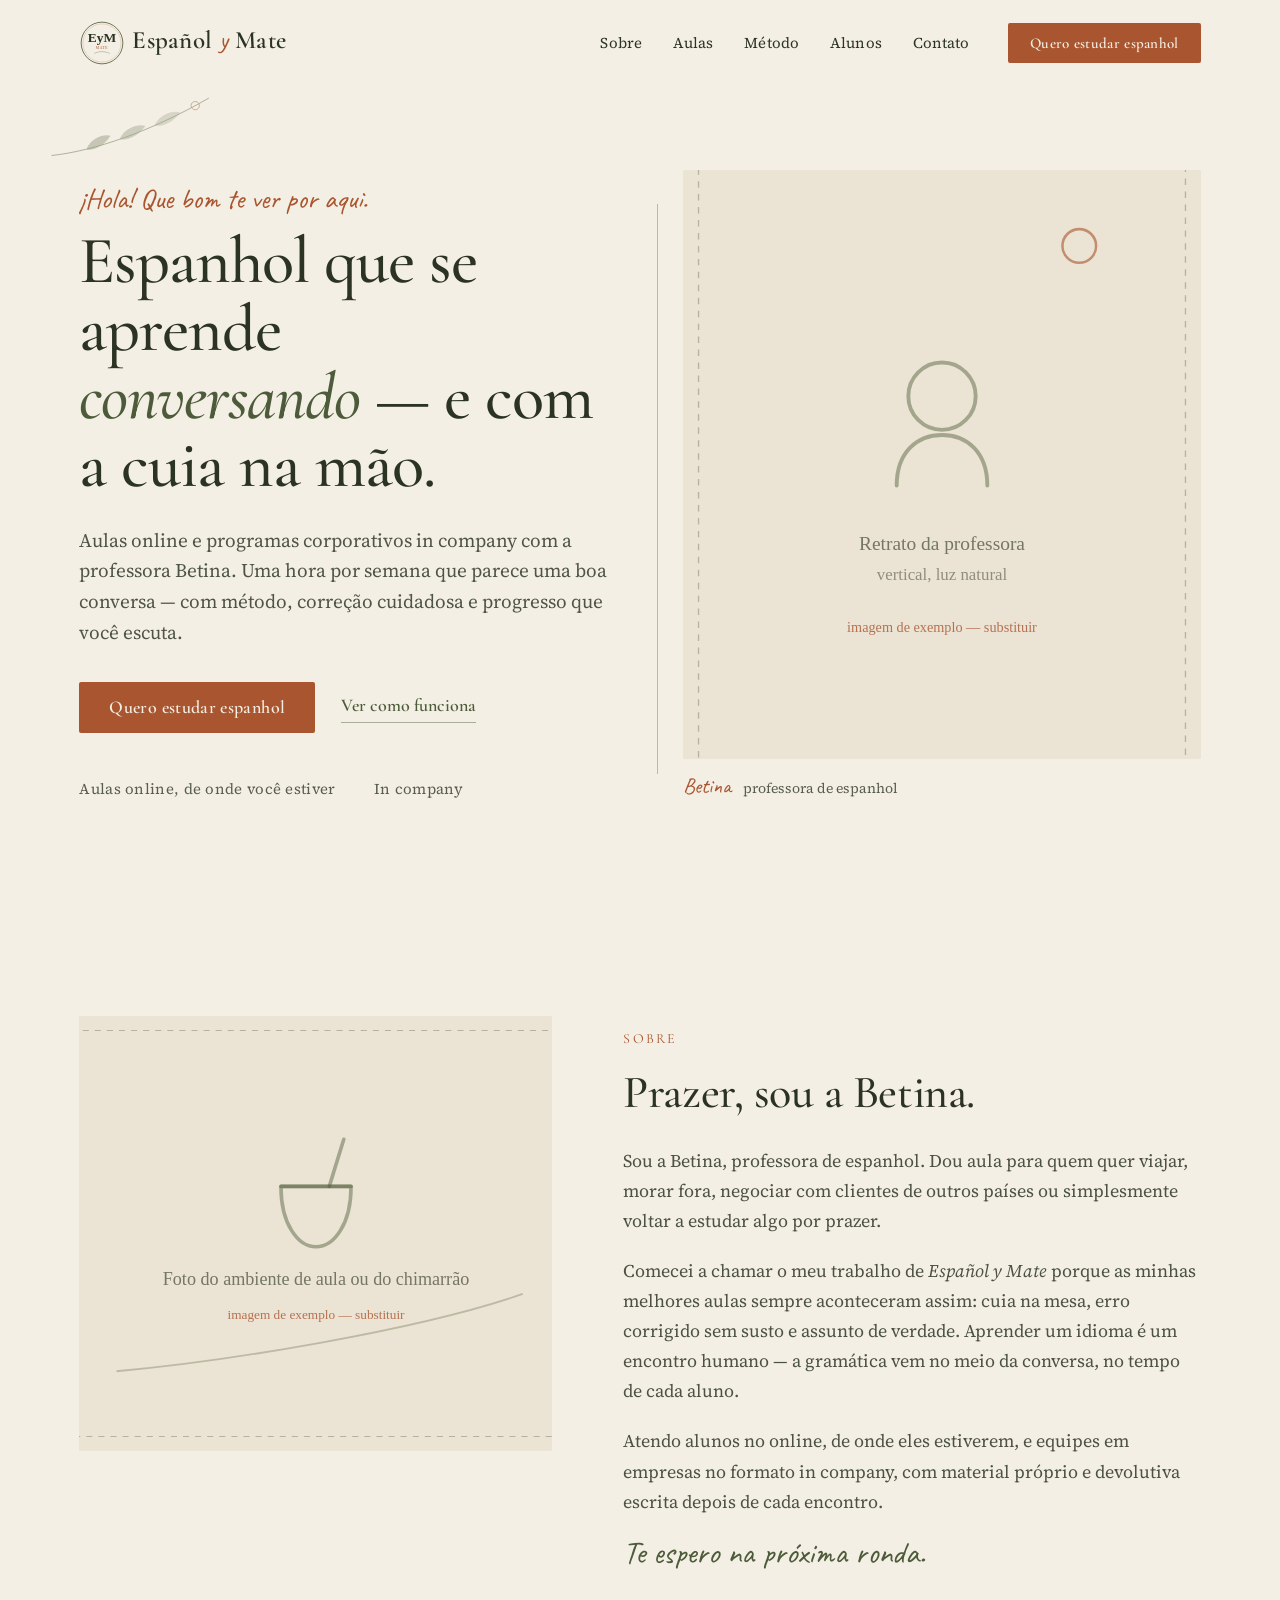
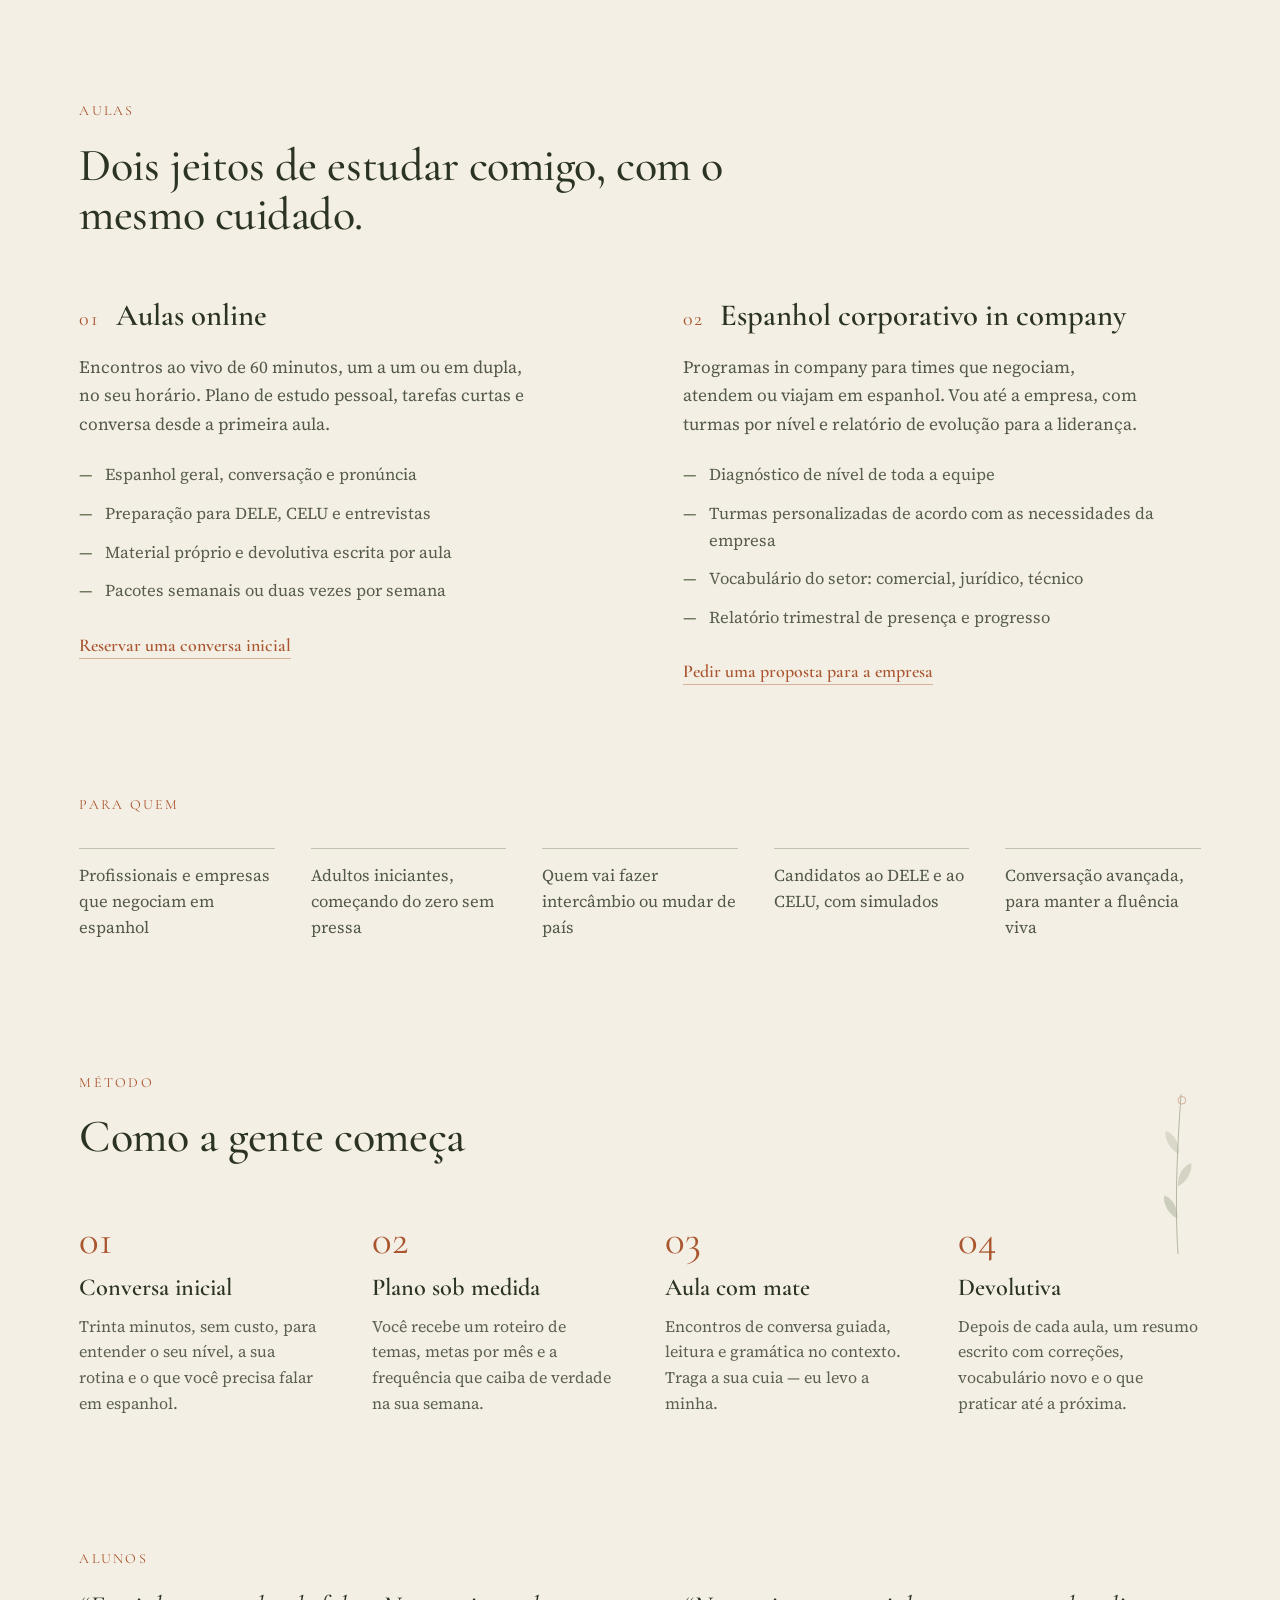
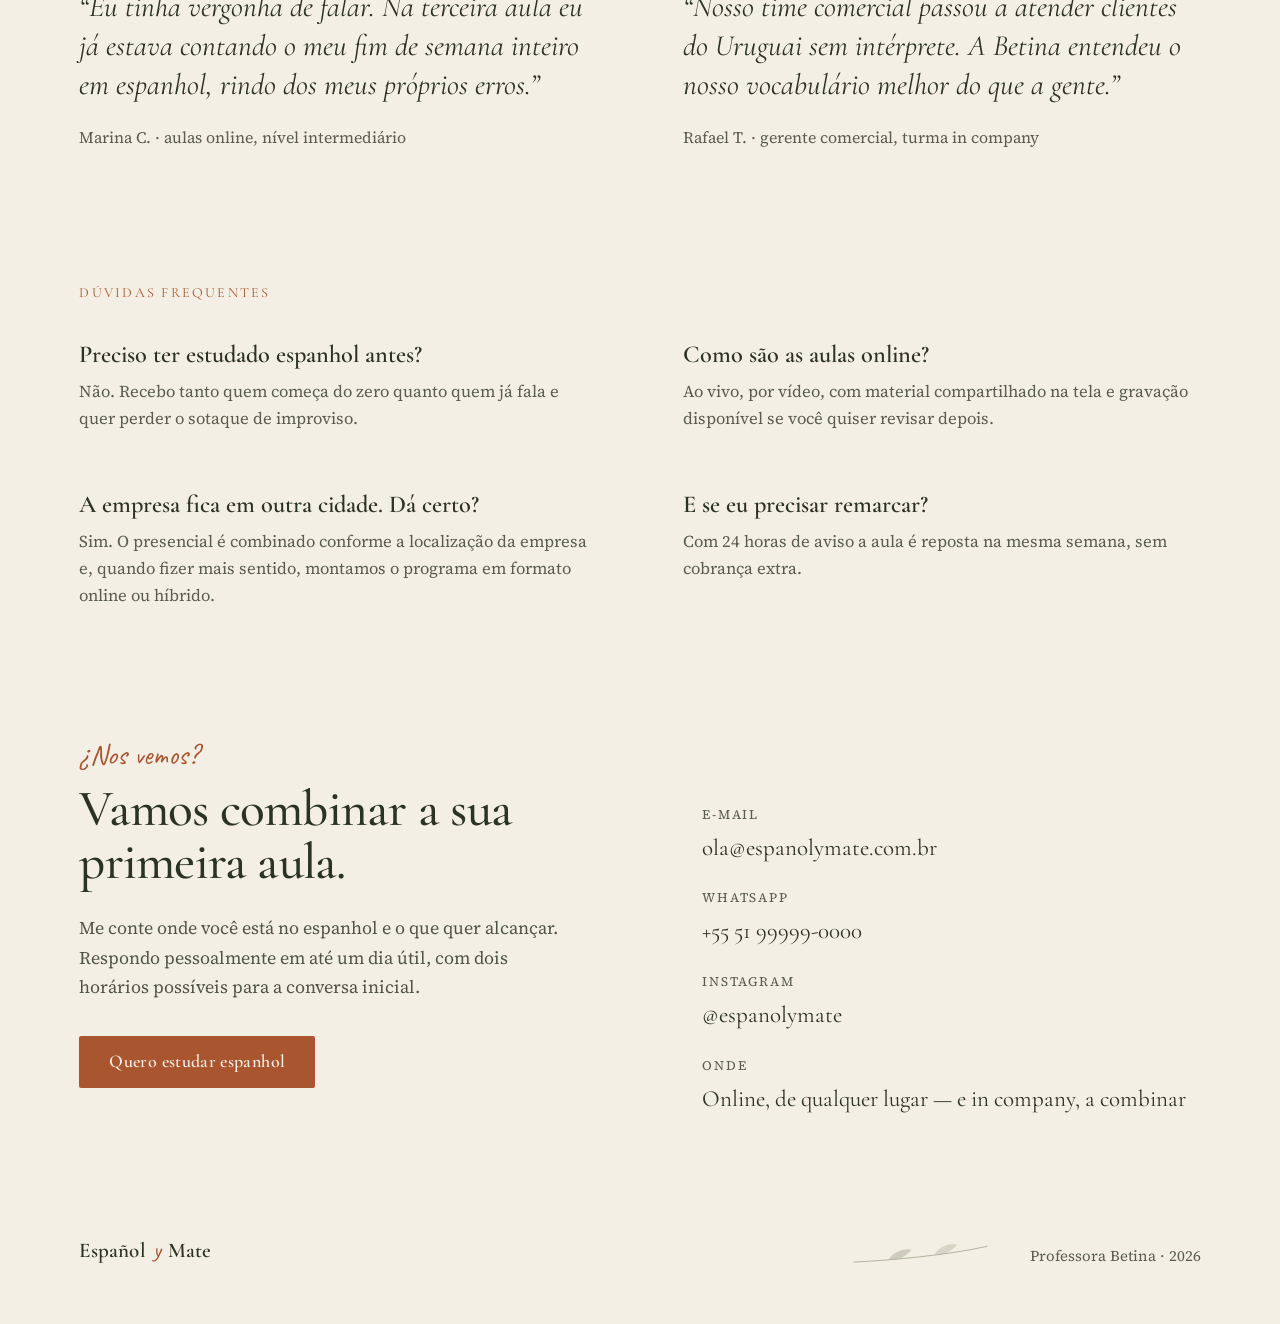
==== index.html @ decea5d7 "Ajusta textos e prepara o logo no cabeçalho e no ícone da aba - Remove menções a Porto Alegre (legen" ====
<!DOCTYPE html>
<html lang="pt-BR">
<head>
<meta charset="utf-8">
<meta name="viewport" content="width=device-width, initial-scale=1">

<title>Español y Mate — Aulas de espanhol com a professora Betina</title>
<meta name="description" content="Aulas online e programas de espanhol in company com a professora Betina. Espanhol que se aprende conversando, com método, correção cuidadosa e devolutiva escrita.">
<meta name="author" content="Professora Betina">
<meta name="theme-color" content="#F4EFE4">

<!-- ENDEREÇO DO SITE: trocar pelo domínio real antes de publicar (ver PERSONALIZAR.md) -->
<link rel="canonical" href="https://www.espanolymate.com.br/">
<meta property="og:type" content="website">
<meta property="og:locale" content="pt_BR">
<meta property="og:site_name" content="Español y Mate">
<meta property="og:title" content="Español y Mate — Aulas de espanhol com a professora Betina">
<meta property="og:description" content="Aulas online e programas de espanhol in company com a professora Betina. Espanhol que se aprende conversando.">
<meta property="og:url" content="https://www.espanolymate.com.br/">
<meta name="twitter:card" content="summary_large_image">

<!-- ÍCONE DA ABA: usa o mesmo arquivo do logo (ver PERSONALIZAR.md) -->
<link rel="icon" href="/assets/img/logo.svg" type="image/svg+xml">
<link rel="apple-touch-icon" href="/assets/img/logo.svg">

<link rel="preconnect" href="https://fonts.googleapis.com">
<link rel="preconnect" href="https://fonts.gstatic.com" crossorigin>
<link rel="stylesheet" href="https://fonts.googleapis.com/css2?family=Cormorant+Garamond:ital,wght@0,400;0,500;0,600;1,400;1,500&family=Caveat:wght@400;600&family=Source+Serif+4:ital,wght@0,400;0,600;1,400&display=swap">
<link rel="stylesheet" href="/assets/css/styles.css">
<script src="/assets/js/main.js" defer></script>
</head>
<body>

<a class="skip-link" href="#top">Ir para o conteúdo</a>

<header class="site-header" id="site-header">
  <a class="brand" href="#top">
    <!-- LOGO: trocar o arquivo /assets/img/logo.svg pelo logo real (ver PERSONALIZAR.md) -->
    <img class="brand-logo" src="/assets/img/logo.svg" alt="" width="512" height="512" decoding="async">
    <span class="brand-word">Español</span>
    <span class="brand-y">y</span>
    <span class="brand-word">Mate</span>
  </a>

  <button class="nav-toggle" id="nav-toggle" type="button" aria-expanded="false" aria-controls="site-nav" aria-label="Abrir menu de navegação">
    <span class="nav-toggle-bars" aria-hidden="true"><span></span><span></span><span></span></span>
  </button>

  <nav class="site-nav" id="site-nav" aria-label="Navegação principal">
    <a href="#sobre">Sobre</a>
    <a href="#aulas">Aulas</a>
    <a href="#metodo">Método</a>
    <a href="#alunos">Alunos</a>
    <a href="#contato">Contato</a>
    <a class="btn nav-cta-mobile" href="#contato">Quero estudar espanhol</a>
  </nav>

  <a class="btn btn-sm header-cta" href="#contato">Quero estudar espanhol</a>
</header>

<div class="nav-backdrop" id="nav-backdrop" hidden></div>

<main>

  <section class="hero" id="top">
    <svg class="ornament ornament-hero" viewBox="0 0 220 90" aria-hidden="true" focusable="false">
      <path d="M6 84 C 62 78, 138 52, 214 8" fill="none" stroke="currentColor" stroke-width="1.1"/>
      <path d="M52 76 C 58 60, 76 55, 84 58 C 76 71, 62 78, 52 76 Z" fill="currentColor" opacity=".55"/>
      <path d="M96 62 C 104 46, 122 42, 130 45 C 121 58, 106 65, 96 62 Z" fill="currentColor" opacity=".45"/>
      <path d="M142 44 C 150 28, 168 24, 176 27 C 167 40, 152 47, 142 44 Z" fill="currentColor" opacity=".35"/>
      <circle cx="196" cy="18" r="5.5" fill="none" stroke="var(--terra)" stroke-width="1.2"/>
    </svg>

    <div class="hero-text">
      <p class="script script-hero">¡Hola! Que bom te ver por aqui.</p>
      <h1 class="hero-title">Espanhol que se aprende<br><em>conversando</em> — e com a cuia na mão.</h1>
      <p class="hero-lead">Aulas online e programas corporativos in company com a professora Betina. Uma hora por semana que parece uma boa conversa — com método, correção cuidadosa e progresso que você escuta.</p>
      <div class="hero-actions">
        <a class="btn" href="#contato">Quero estudar espanhol</a>
        <a class="link-underline link-olive" href="#metodo">Ver como funciona</a>
      </div>
      <div class="hero-facts">
        <span>Aulas online, de onde você estiver</span>
        <span>In company</span>
      </div>
    </div>

    <figure class="hero-figure">
      <div class="hero-rule" aria-hidden="true"></div>
      <div class="frame frame-portrait">
        <img src="/assets/img/retrato-professora.svg" alt="Retrato da professora Betina" width="800" height="1067" fetchpriority="high" decoding="async">
      </div>
      <figcaption class="hero-caption">
        <span class="script">Betina</span>
        <span>professora de espanhol</span>
      </figcaption>
    </figure>
  </section>

  <section class="section section-sobre" id="sobre">
    <figure class="sobre-figure">
      <div class="frame frame-sobre">
        <img src="/assets/img/ambiente-aula.svg" alt="Mesa de estudo com cuia de chimarrão e cadernos" width="900" height="720" loading="lazy" decoding="async">
      </div>
    </figure>
    <div class="sobre-text">
      <p class="kicker">Sobre</p>
      <h2 class="h2">Prazer, sou a Betina.</h2>
      <!-- TEXTO PROVISÓRIO: descrição genérica, sem formação, tempo de experiência ou cidade.
           A professora deve adaptar com os dados reais antes de publicar (ver PERSONALIZAR.md). -->
      <p class="body-lg">Sou a Betina, professora de espanhol. Dou aula para quem quer viajar, morar fora, negociar com clientes de outros países ou simplesmente voltar a estudar algo por prazer.</p>
      <p class="body-lg">Comecei a chamar o meu trabalho de <em>Español y Mate</em> porque as minhas melhores aulas sempre aconteceram assim: cuia na mesa, erro corrigido sem susto e assunto de verdade. Aprender um idioma é um encontro humano — a gramática vem no meio da conversa, no tempo de cada aluno.</p>
      <p class="body-lg">Atendo alunos no online, de onde eles estiverem, e equipes em empresas no formato in company, com material próprio e devolutiva escrita depois de cada encontro.</p>
      <p class="script script-sobre">Te espero na próxima ronda.</p>
    </div>
  </section>

  <section class="section section-aulas" id="aulas">
    <p class="kicker">Aulas</p>
    <h2 class="h2 h2-aulas">Dois jeitos de estudar comigo, com o mesmo cuidado.</h2>
    <div class="grid-2 grid-aulas">
      <article class="oferta">
        <div class="oferta-head">
          <span class="oferta-num">01</span>
          <h3 class="h3">Aulas online</h3>
        </div>
        <p class="oferta-desc">Encontros ao vivo de 60 minutos, um a um ou em dupla, no seu horário. Plano de estudo pessoal, tarefas curtas e conversa desde a primeira aula.</p>
        <ul class="lista">
          <li><span aria-hidden="true">—</span>Espanhol geral, conversação e pronúncia</li>
          <li><span aria-hidden="true">—</span>Preparação para DELE, CELU e entrevistas</li>
          <li><span aria-hidden="true">—</span>Material próprio e devolutiva escrita por aula</li>
          <li><span aria-hidden="true">—</span>Pacotes semanais ou duas vezes por semana</li>
        </ul>
        <a class="link-underline" href="#contato">Reservar uma conversa inicial</a>
      </article>
      <article class="oferta">
        <div class="oferta-head">
          <span class="oferta-num">02</span>
          <h3 class="h3">Espanhol corporativo in company</h3>
        </div>
        <p class="oferta-desc">Programas in company para times que negociam, atendem ou viajam em espanhol. Vou até a empresa, com turmas por nível e relatório de evolução para a liderança.</p>
        <ul class="lista">
          <li><span aria-hidden="true">—</span>Diagnóstico de nível de toda a equipe</li>
          <li><span aria-hidden="true">—</span>Turmas personalizadas de acordo com as necessidades da empresa</li>
          <li><span aria-hidden="true">—</span>Vocabulário do setor: comercial, jurídico, técnico</li>
          <li><span aria-hidden="true">—</span>Relatório trimestral de presença e progresso</li>
        </ul>
        <a class="link-underline" href="#contato">Pedir uma proposta para a empresa</a>
      </article>
    </div>
  </section>

  <section class="section section-paraquem" aria-labelledby="paraquem-titulo">
    <p class="kicker" id="paraquem-titulo">Para quem</p>
    <div class="paraquem">
      <p>Profissionais e empresas que negociam em espanhol</p>
      <p>Adultos iniciantes, começando do zero sem pressa</p>
      <p>Quem vai fazer intercâmbio ou mudar de país</p>
      <p>Candidatos ao DELE e ao CELU, com simulados</p>
      <p>Conversação avançada, para manter a fluência viva</p>
    </div>
  </section>

  <section class="section section-metodo" id="metodo">
    <svg class="ornament ornament-metodo" viewBox="0 0 60 220" aria-hidden="true" focusable="false">
      <path d="M30 216 C 26 158, 28 88, 34 8" fill="none" stroke="currentColor" stroke-width="1.1"/>
      <path d="M29 170 C 16 164, 10 148, 12 140 C 24 144, 30 158, 29 170 Z" fill="currentColor" opacity=".5"/>
      <path d="M30 128 C 43 122, 49 106, 47 98 C 35 102, 29 116, 30 128 Z" fill="currentColor" opacity=".42"/>
      <path d="M31 86 C 18 80, 12 64, 14 56 C 26 60, 32 74, 31 86 Z" fill="currentColor" opacity=".34"/>
      <circle cx="35" cy="16" r="5" fill="none" stroke="var(--terra)" stroke-width="1.2"/>
    </svg>
    <p class="kicker">Método</p>
    <h2 class="h2 h2-metodo">Como a gente começa</h2>
    <div class="passos">
      <div class="passo">
        <p class="passo-num">01</p>
        <h3 class="h3-sm">Conversa inicial</h3>
        <p class="passo-desc">Trinta minutos, sem custo, para entender o seu nível, a sua rotina e o que você precisa falar em espanhol.</p>
      </div>
      <div class="passo">
        <p class="passo-num">02</p>
        <h3 class="h3-sm">Plano sob medida</h3>
        <p class="passo-desc">Você recebe um roteiro de temas, metas por mês e a frequência que caiba de verdade na sua semana.</p>
      </div>
      <div class="passo">
        <p class="passo-num">03</p>
        <h3 class="h3-sm">Aula com mate</h3>
        <p class="passo-desc">Encontros de conversa guiada, leitura e gramática no contexto. Traga a sua cuia — eu levo a minha.</p>
      </div>
      <div class="passo">
        <p class="passo-num">04</p>
        <h3 class="h3-sm">Devolutiva</h3>
        <p class="passo-desc">Depois de cada aula, um resumo escrito com correções, vocabulário novo e o que praticar até a próxima.</p>
      </div>
    </div>
  </section>

  <section class="section section-alunos" id="alunos">
    <p class="kicker">Alunos</p>
    <div class="grid-2 grid-alunos">
      <blockquote class="depoimento">
        <p>“Eu tinha vergonha de falar. Na terceira aula eu já estava contando o meu fim de semana inteiro em espanhol, rindo dos meus próprios erros.”</p>
        <footer>Marina C. · aulas online, nível intermediário</footer>
      </blockquote>
      <blockquote class="depoimento">
        <p>“Nosso time comercial passou a atender clientes do Uruguai sem intérprete. A Betina entendeu o nosso vocabulário melhor do que a gente.”</p>
        <footer>Rafael T. · gerente comercial, turma in company</footer>
      </blockquote>
    </div>
  </section>

  <section class="section section-faq" aria-labelledby="faq-titulo">
    <p class="kicker" id="faq-titulo">Dúvidas frequentes</p>
    <div class="faq">
      <div class="faq-item">
        <h3 class="h3-sm">Preciso ter estudado espanhol antes?</h3>
        <p>Não. Recebo tanto quem começa do zero quanto quem já fala e quer perder o sotaque de improviso.</p>
      </div>
      <div class="faq-item">
        <h3 class="h3-sm">Como são as aulas online?</h3>
        <p>Ao vivo, por vídeo, com material compartilhado na tela e gravação disponível se você quiser revisar depois.</p>
      </div>
      <div class="faq-item">
        <h3 class="h3-sm">A empresa fica em outra cidade. Dá certo?</h3>
        <p>Sim. O presencial é combinado conforme a localização da empresa e, quando fizer mais sentido, montamos o programa em formato online ou híbrido.</p>
      </div>
      <div class="faq-item">
        <h3 class="h3-sm">E se eu precisar remarcar?</h3>
        <p>Com 24 horas de aviso a aula é reposta na mesma semana, sem cobrança extra.</p>
      </div>
    </div>
  </section>

  <section class="section section-contato" id="contato">
    <div class="contato-text">
      <p class="script script-hero">¿Nos vemos?</p>
      <h2 class="h2 h2-contato">Vamos combinar a sua primeira aula.</h2>
      <p class="contato-lead">Me conte onde você está no espanhol e o que quer alcançar. Respondo pessoalmente em até um dia útil, com dois horários possíveis para a conversa inicial.</p>
      <!-- E-MAIL: trocar pelo endereço real antes de publicar (ver PERSONALIZAR.md) -->
      <a class="btn" href="mailto:ola@espanolymate.com.br?subject=Quero%20estudar%20espanhol">Quero estudar espanhol</a>
    </div>

    <address class="contato-dados">
      <div class="contato-item">
        <p class="contato-label">E-mail</p>
        <!-- E-MAIL: trocar pelo endereço real -->
        <a class="contato-valor" href="mailto:ola@espanolymate.com.br">ola@espanolymate.com.br</a>
      </div>
      <div class="contato-item">
        <p class="contato-label">WhatsApp</p>
        <!-- WHATSAPP: trocar o número em wa.me/55DDNUMERO e o texto visível -->
        <a class="contato-valor" href="https://wa.me/5551999990000?text=Ol%C3%A1%2C%20Betina!%20Vim%20pelo%20site%20e%20quero%20saber%20mais%20sobre%20as%20aulas%20de%20espanhol." target="_blank" rel="noopener">+55 51 99999-0000</a>
      </div>
      <div class="contato-item">
        <p class="contato-label">Instagram</p>
        <!-- INSTAGRAM: trocar pelo perfil real -->
        <a class="contato-valor" href="https://instagram.com/espanolymate" target="_blank" rel="noopener">@espanolymate</a>
      </div>
      <div class="contato-item">
        <p class="contato-label">Onde</p>
        <p class="contato-valor contato-valor-texto">Online, de qualquer lugar — e in company, a combinar</p>
      </div>
    </address>
  </section>

</main>

<footer class="site-footer">
  <div class="brand brand-footer">
    <span class="brand-word">Español</span>
    <span class="brand-y">y</span>
    <span class="brand-word">Mate</span>
  </div>
  <svg class="ornament ornament-footer" viewBox="0 0 160 30" aria-hidden="true" focusable="false">
    <path d="M4 24 C 46 22, 112 16, 156 6" fill="none" stroke="currentColor" stroke-width="1"/>
    <path d="M44 21 C 50 11, 64 8, 70 10 C 63 19, 52 23, 44 21 Z" fill="currentColor" opacity=".5"/>
    <path d="M96 15 C 102 5, 116 2, 122 4 C 115 13, 104 17, 96 15 Z" fill="currentColor" opacity=".38"/>
  </svg>
  <p class="footer-nota">Professora Betina · 2026</p>
</footer>

</body>
</html>
---- assets/css/styles.css ----
/* ==========================================================================
   Español y Mate — folha de estilo única
   Identidade visual conforme o design entregue (Claude Design / Broadsheet):
   papel, tinta verde-oliva, terracota, serifa Cormorant Garamond + Source
   Serif 4 e a manuscrita Caveat. Nenhuma cor ou tipografia nova foi criada.
   ========================================================================== */

/* --------------------------------------------------------------------------
   1. Tokens
   -------------------------------------------------------------------------- */
:root {
  /* Cores — exatamente as do design */
  --color-bg: #F4EFE4;
  --color-surface: #EBE3D3;
  --color-text: #2B3323;
  --color-accent: #A9552F;
  --color-accent-100: #F2E2D7;
  --color-accent-600: #8E4526;
  --color-accent-700: #733819;
  --color-accent-800: #5E2C15;
  --color-accent-2: #4C5B39;
  --color-accent-2-100: #E4E7DA;
  --color-accent-2-800: #33401F;
  --color-divider: rgba(43, 51, 35, .16);

  --paper: #F4EFE4;
  --paper-2: #EBE3D3;
  --ink: #2B3323;
  --olive: #4C5B39;
  --terra: #A9552F;

  --ink-84: rgba(43, 51, 35, .84);
  --ink-82: rgba(43, 51, 35, .82);
  --ink-80: rgba(43, 51, 35, .80);
  --ink-78: rgba(43, 51, 35, .78);
  --ink-76: rgba(43, 51, 35, .76);
  --olive-line: rgba(76, 91, 57, .30);

  /* Tipografia */
  --font-heading: "Cormorant Garamond", "Source Serif 4", serif;
  --font-body: "Source Serif 4", Georgia, serif;
  --script: "Caveat", cursive;

  /* Ritmo horizontal e vertical — fluido, chegando aos valores do design
     (88px de margem, 120px entre blocos) nas telas grandes */
  --pad-x: clamp(20px, 6.2vw, 88px);
  --section-gap: clamp(64px, 8.4vw, 120px);
  --header-h: 78px;
}

/* --------------------------------------------------------------------------
   2. Base
   -------------------------------------------------------------------------- */
*, *::before, *::after { box-sizing: border-box; }

html {
  scroll-behavior: smooth;
  -webkit-text-size-adjust: 100%;
}

body {
  margin: 0;
  background: var(--paper);
  color: var(--ink);
  font-family: var(--font-body);
  font-size: 17px;
  line-height: 1.6;
  overflow-x: hidden;
  min-height: 100vh;
  -webkit-font-smoothing: antialiased;
}

img, svg { display: block; max-width: 100%; }
img { height: auto; }

a { color: var(--terra); text-decoration: none; }
a:hover { color: var(--color-accent-700); }

::selection { background: rgba(169, 85, 47, .22); }

:focus-visible {
  outline: 2px solid var(--terra);
  outline-offset: 3px;
  border-radius: 2px;
}

/* Âncoras do menu não ficam escondidas atrás do cabeçalho fixo */
[id] { scroll-margin-top: calc(var(--header-h) + 16px); }

.skip-link {
  position: absolute;
  left: -9999px;
  top: 0;
  z-index: 100;
  background: var(--terra);
  color: var(--paper);
  font-family: var(--font-heading);
  font-weight: 600;
  padding: 12px 20px;
  border-radius: 2px;
}
.skip-link:focus {
  left: 12px;
  top: 12px;
  color: var(--paper);
}

/* --------------------------------------------------------------------------
   3. Elementos recorrentes
   -------------------------------------------------------------------------- */
.btn {
  display: inline-flex;
  align-items: center;
  justify-content: center;
  gap: 9px;
  background: var(--terra);
  color: var(--paper);
  font-family: var(--font-heading);
  font-weight: 600;
  font-size: 18px;
  letter-spacing: .02em;
  line-height: 1.2;
  padding: 15px 30px;
  border: 0;
  border-radius: 2px;
  cursor: pointer;
  transition: background-color .18s ease;
}
.btn:hover { background: var(--color-accent-600); color: var(--paper); }
.btn:active { background: var(--color-accent-700); }
.btn-sm { font-size: 15px; padding: 11px 22px; }

.link-underline {
  font-family: var(--font-heading);
  font-size: 18px;
  font-weight: 600;
  color: var(--terra);
  border-bottom: 1px solid rgba(169, 85, 47, .4);
  padding-bottom: 2px;
  transition: color .18s ease, border-color .18s ease;
}
.link-underline:hover { color: var(--color-accent-700); border-color: var(--color-accent-700); }
.link-olive { color: var(--olive); border-bottom-color: rgba(76, 91, 57, .45); }
.link-olive:hover { color: var(--terra); border-bottom-color: rgba(169, 85, 47, .45); }

.kicker {
  font-family: var(--font-heading);
  font-size: 14px;
  letter-spacing: .16em;
  text-transform: uppercase;
  color: var(--terra);
  margin: 0 0 18px;
}

.h2 {
  font-family: var(--font-heading);
  font-weight: 500;
  font-size: clamp(32px, 3.6vw, 50px);
  line-height: 1.08;
  letter-spacing: -.01em;
  margin: 0 0 28px;
  text-wrap: pretty;
}
.h3 {
  font-family: var(--font-heading);
  font-weight: 600;
  font-size: clamp(25px, 2.4vw, 32px);
  line-height: 1.15;
  margin: 0;
}
.h3-sm {
  font-family: var(--font-heading);
  font-weight: 600;
  font-size: clamp(21px, 1.9vw, 25px);
  line-height: 1.2;
  margin: 0 0 12px;
}

.script { font-family: var(--script); line-height: 1; }
.script-hero {
  font-size: clamp(24px, 2.2vw, 30px);
  color: var(--terra);
  margin: 0 0 14px;
}
.script-sobre {
  font-size: clamp(27px, 2.5vw, 34px);
  color: var(--olive);
  margin: 0;
}

.body-lg {
  font-size: clamp(17px, 1.4vw, 19px);
  line-height: 1.68;
  color: var(--ink-84);
  margin: 0 0 20px;
  text-wrap: pretty;
}

.frame {
  position: relative;
  width: 100%;
  border-radius: 2px;
  overflow: hidden;
  background: var(--paper-2);
}
.frame img { width: 100%; height: 100%; object-fit: cover; }

.ornament { color: var(--olive); pointer-events: none; }

.section { padding-inline: var(--pad-x); }

/* --------------------------------------------------------------------------
   4. Cabeçalho e navegação
   -------------------------------------------------------------------------- */
.site-header {
  position: sticky;
  top: 0;
  z-index: 30;
  display: flex;
  align-items: center;
  gap: clamp(16px, 3vw, 44px);
  padding: 20px var(--pad-x);
  background: rgba(244, 239, 228, .92);
  backdrop-filter: blur(6px);
  -webkit-backdrop-filter: blur(6px);
}

.brand {
  display: flex;
  align-items: baseline;
  gap: 7px;
  margin-right: auto;
  color: var(--ink);
}
.brand:hover { color: var(--ink); }
.brand-logo {
  width: clamp(40px, 3.6vw, 50px);
  height: auto;
  align-self: center;
  border-radius: 50%;
  flex: none;
}
.brand-word {
  font-family: var(--font-heading);
  font-size: clamp(21px, 2vw, 25px);
  font-weight: 600;
  letter-spacing: .01em;
}
.brand-y {
  font-family: var(--script);
  font-size: clamp(22px, 2.1vw, 26px);
  color: var(--terra);
  line-height: 1;
}

.site-nav {
  display: flex;
  gap: clamp(18px, 2.4vw, 32px);
  font-size: 15px;
  letter-spacing: .01em;
}
.site-nav a { color: var(--ink); transition: color .18s ease; }
.site-nav a:hover { color: var(--terra); }
.nav-cta-mobile { display: none; }

.header-cta { flex: none; }

/* Botão de menu — só aparece no mobile */
.nav-toggle {
  display: none;
  order: 3;
  width: 44px;
  height: 44px;
  padding: 0;
  background: transparent;
  border: 1px solid var(--olive-line);
  border-radius: 2px;
  color: var(--ink);
  cursor: pointer;
}
.nav-toggle-bars { display: block; width: 20px; margin: 0 auto; }
.nav-toggle-bars span {
  display: block;
  height: 1.5px;
  background: currentColor;
  border-radius: 2px;
  transition: transform .2s ease, opacity .2s ease;
}
.nav-toggle-bars span + span { margin-top: 5px; }
.site-header[data-nav-open="true"] .nav-toggle-bars span:nth-child(1) { transform: translateY(6.5px) rotate(45deg); }
.site-header[data-nav-open="true"] .nav-toggle-bars span:nth-child(2) { opacity: 0; }
.site-header[data-nav-open="true"] .nav-toggle-bars span:nth-child(3) { transform: translateY(-6.5px) rotate(-45deg); }

.nav-lock { overflow: hidden; }

.nav-backdrop {
  position: fixed;
  inset: 0;
  z-index: 25;
  background: rgba(43, 51, 35, .28);
}

/* --------------------------------------------------------------------------
   5. Hero
   -------------------------------------------------------------------------- */
.hero {
  display: grid;
  grid-template-columns: minmax(0, 1.02fr) minmax(0, .98fr);
  gap: clamp(40px, 5vw, 72px);
  align-items: center;
  min-height: calc(100vh - var(--header-h));
  padding: 0 var(--pad-x) clamp(48px, 5vw, 64px);
  position: relative;
}
.ornament-hero {
  position: absolute;
  left: clamp(20px, 3.7vw, 52px);
  top: 6px;
  width: clamp(120px, 13vw, 190px);
  opacity: .5;
}
.hero-text {
  max-width: 660px;
  padding-top: 56px;
}
.hero-title {
  font-family: var(--font-heading);
  font-weight: 500;
  font-size: clamp(38px, 5.2vw, 74px);
  line-height: 1.02;
  letter-spacing: -.015em;
  margin: 0 0 26px;
  text-wrap: pretty;
}
.hero-title em { font-style: italic; color: var(--olive); }
.hero-lead {
  font-size: clamp(17px, 1.5vw, 20px);
  line-height: 1.6;
  max-width: 540px;
  margin: 0 0 34px;
  color: var(--ink-82);
  text-wrap: pretty;
}
.hero-actions {
  display: flex;
  align-items: center;
  flex-wrap: wrap;
  gap: clamp(18px, 2vw, 26px);
  margin-bottom: 44px;
}
.hero-facts {
  display: flex;
  flex-wrap: wrap;
  gap: 12px clamp(24px, 3vw, 40px);
  font-size: 15px;
  color: var(--ink-78);
  letter-spacing: .02em;
}

.hero-figure {
  position: relative;
  margin: 0;
  padding-top: 40px;
  min-width: 0;
}
.hero-rule {
  position: absolute;
  left: -26px;
  top: 74px;
  bottom: 26px;
  width: 1px;
  background: rgba(76, 91, 57, .35);
}
.frame-portrait { height: clamp(380px, 46vw, 600px); }
.hero-caption {
  display: flex;
  align-items: baseline;
  flex-wrap: wrap;
  gap: 12px;
  margin-top: 16px;
  font-size: 14px;
  color: var(--ink-78);
}
.hero-caption .script { font-size: 22px; color: var(--terra); }

/* --------------------------------------------------------------------------
   6. Sobre
   -------------------------------------------------------------------------- */
.section-sobre {
  display: grid;
  grid-template-columns: minmax(0, .9fr) minmax(0, 1.1fr);
  gap: clamp(40px, 5.6vw, 80px);
  align-items: start;
  padding-block: var(--section-gap);
}
.sobre-figure { margin: 0; min-width: 0; }
.frame-sobre { height: clamp(320px, 34vw, 460px); }
.sobre-text { max-width: 620px; padding-top: 12px; }
.sobre-text .body-lg:last-of-type { margin-bottom: 26px; }
.sobre-text em { font-style: italic; }

/* --------------------------------------------------------------------------
   7. Aulas
   -------------------------------------------------------------------------- */
.section-aulas { padding-block: 24px var(--section-gap); }
.h2-aulas { max-width: 820px; margin-bottom: clamp(40px, 4.5vw, 64px); }

.grid-2 {
  display: grid;
  grid-template-columns: 1fr 1fr;
  gap: clamp(48px, 6.7vw, 96px);
  max-width: 1180px;
}
.oferta-head {
  display: flex;
  align-items: baseline;
  gap: 16px;
  margin-bottom: 18px;
}
.oferta-num {
  font-family: var(--font-heading);
  font-size: 20px;
  color: var(--terra);
  letter-spacing: .08em;
}
.oferta-desc {
  font-size: clamp(16px, 1.35vw, 18px);
  line-height: 1.65;
  color: var(--ink-80);
  margin: 0 0 24px;
  max-width: 460px;
}
.lista {
  list-style: none;
  padding: 0;
  margin: 0 0 26px;
  display: flex;
  flex-direction: column;
  gap: 12px;
  font-size: clamp(16px, 1.3vw, 17px);
  color: var(--ink-78);
}
.lista li { display: flex; gap: 12px; }
.lista li span { color: var(--olive); flex: none; }

/* --------------------------------------------------------------------------
   8. Para quem
   -------------------------------------------------------------------------- */
.section-paraquem { padding-block: 0 var(--section-gap); }
.section-paraquem .kicker { margin-bottom: 32px; }
.paraquem {
  display: grid;
  grid-template-columns: repeat(5, 1fr);
  gap: clamp(24px, 2.8vw, 40px);
  max-width: 1180px;
  font-size: clamp(16px, 1.3vw, 17px);
  line-height: 1.55;
  color: var(--ink-80);
}
.paraquem p {
  margin: 0;
  padding-top: 14px;
  border-top: 1px solid var(--olive-line);
}

/* --------------------------------------------------------------------------
   9. Método
   -------------------------------------------------------------------------- */
.section-metodo { padding-block: 24px var(--section-gap); position: relative; }
.ornament-metodo {
  position: absolute;
  right: var(--pad-x);
  top: 40px;
  width: clamp(34px, 3.6vw, 52px);
  opacity: .45;
}
.h2-metodo { max-width: 760px; margin-bottom: clamp(40px, 4.5vw, 64px); }
.passos {
  display: grid;
  grid-template-columns: repeat(4, 1fr);
  gap: clamp(32px, 3.9vw, 56px);
  max-width: 1180px;
}
.passo-num {
  font-family: var(--font-heading);
  font-size: clamp(34px, 3.2vw, 44px);
  color: var(--terra);
  margin: 0 0 12px;
  line-height: 1;
}
.passo-desc {
  font-size: 16px;
  line-height: 1.6;
  color: var(--ink-76);
  margin: 0;
}

/* --------------------------------------------------------------------------
   10. Alunos
   -------------------------------------------------------------------------- */
.section-alunos { padding-block: 24px var(--section-gap); }
.depoimento { margin: 0; }
.depoimento p {
  font-family: var(--font-heading);
  font-style: italic;
  font-size: clamp(22px, 2.3vw, 30px);
  line-height: 1.32;
  margin: 0 0 20px;
  text-wrap: pretty;
}
.depoimento footer { font-size: 16px; color: var(--ink-78); }

/* --------------------------------------------------------------------------
   11. Dúvidas frequentes
   -------------------------------------------------------------------------- */
.section-faq { padding-block: 24px var(--section-gap); }
.faq {
  display: grid;
  grid-template-columns: 1fr 1fr;
  gap: clamp(36px, 4.5vw, 64px) clamp(48px, 6.7vw, 96px);
  max-width: 1180px;
  margin-top: 36px;
}
.faq-item h3 { margin-bottom: 10px; }
.faq-item p {
  font-size: clamp(16px, 1.3vw, 17px);
  line-height: 1.6;
  color: var(--ink-78);
  margin: 0;
}

/* --------------------------------------------------------------------------
   12. Contato
   -------------------------------------------------------------------------- */
.section-contato {
  display: grid;
  grid-template-columns: 1.05fr .95fr;
  gap: clamp(40px, 5.6vw, 80px);
  align-items: start;
  padding-block: 24px 40px;
}
.contato-text { max-width: 600px; }
.h2-contato {
  font-size: clamp(34px, 4vw, 56px);
  line-height: 1.04;
  letter-spacing: -.015em;
  margin-bottom: 24px;
}
.contato-lead {
  font-size: clamp(17px, 1.4vw, 19px);
  line-height: 1.65;
  color: var(--ink-82);
  margin: 0 0 34px;
  max-width: 500px;
  text-wrap: pretty;
}
.contato-dados {
  font-style: normal;
  padding-top: clamp(8px, 5vw, 70px);
  display: flex;
  flex-direction: column;
  gap: 22px;
}
.contato-label {
  font-size: 13px;
  letter-spacing: .14em;
  text-transform: uppercase;
  color: var(--ink-78);
  margin: 0 0 4px;
}
.contato-valor {
  font-family: var(--font-heading);
  font-size: clamp(20px, 1.8vw, 24px);
  color: var(--ink);
  transition: color .18s ease;
  word-break: break-word;
}
a.contato-valor:hover { color: var(--terra); }
.contato-valor-texto { margin: 0; }

/* --------------------------------------------------------------------------
   13. Rodapé
   -------------------------------------------------------------------------- */
.site-footer {
  display: flex;
  align-items: flex-end;
  justify-content: space-between;
  gap: clamp(20px, 3vw, 40px);
  padding: clamp(56px, 6vw, 80px) var(--pad-x) 56px;
}
.brand-footer .brand-word { font-size: 21px; }
.brand-footer .brand-y { font-size: 23px; }
.ornament-footer { width: clamp(96px, 11vw, 150px); opacity: .45; }
.footer-nota { font-size: 15px; color: var(--ink-78); margin: 0; }

/* ==========================================================================
   14. Responsivo
   ========================================================================== */

/* Telas médias — o layout ainda é de duas colunas, mas com menos folga */
@media (max-width: 1100px) {
  .paraquem { grid-template-columns: repeat(3, 1fr); }
  .passos { grid-template-columns: repeat(2, 1fr); }
}

/* Tablet e abaixo — menu vira gaveta e as colunas empilham */
@media (max-width: 960px) {
  :root { --header-h: 72px; }

  .nav-toggle { display: block; }
  .header-cta { display: none; }

  .site-nav {
    position: absolute;
    top: 100%;
    left: 0;
    right: 0;
    z-index: 28;
    flex-direction: column;
    gap: 0;
    padding: 8px var(--pad-x) 24px;
    background: var(--paper);
    border-top: 1px solid var(--color-divider);
    box-shadow: 0 14px 30px rgba(43, 51, 35, .10);
    transform: translateY(-14px);
    opacity: 0;
    visibility: hidden;
    transition: opacity .2s ease, transform .2s ease, visibility .2s;
    font-size: 18px;
  }
  .site-header[data-nav-open="true"] .site-nav {
    transform: translateY(0);
    opacity: 1;
    visibility: visible;
  }
  .site-nav a:not(.nav-cta-mobile) {
    padding: 14px 0;
    border-bottom: 1px solid var(--color-divider);
  }
  .site-nav a:not(.nav-cta-mobile):last-of-type { border-bottom: 0; }
  .site-nav .nav-cta-mobile {
    display: inline-flex;
    margin-top: 16px;
    color: var(--paper);
  }
  .site-nav .nav-cta-mobile:hover { color: var(--paper); }

  .hero {
    grid-template-columns: 1fr;
    min-height: 0;
    padding-top: clamp(24px, 5vw, 40px);
    padding-bottom: var(--section-gap);
  }
  .hero-text { padding-top: clamp(56px, 9vw, 72px); max-width: 640px; }
  .hero-figure { padding-top: 8px; max-width: 560px; }
  .hero-rule { display: none; }
  .frame-portrait { height: clamp(360px, 62vw, 520px); }
  .ornament-hero { width: clamp(110px, 22vw, 160px); }

  .section-sobre { grid-template-columns: 1fr; }
  .sobre-figure { max-width: 560px; }
  .frame-sobre { height: clamp(280px, 52vw, 420px); }
  .sobre-text { padding-top: 0; }

  .grid-2 { grid-template-columns: 1fr; }
  .paraquem { grid-template-columns: repeat(2, 1fr); }
  .faq { grid-template-columns: 1fr; }

  .section-contato { grid-template-columns: 1fr; }
  .contato-dados { padding-top: 8px; }

  .ornament-metodo { display: none; }
}

/* Celular */
@media (max-width: 620px) {
  body { font-size: 16px; }

  .site-header { padding-block: 16px; }
  .btn { width: auto; }
  .hero-actions { gap: 20px; }
  .hero-actions .btn { width: 100%; }
  .hero-facts { flex-direction: column; gap: 8px; }

  .paraquem { grid-template-columns: 1fr; }
  .passos { grid-template-columns: 1fr; gap: 32px; }

  .section-contato .btn { width: 100%; }

  .site-footer {
    flex-direction: column;
    align-items: flex-start;
    gap: 24px;
  }
  .ornament-footer { order: 3; }
}

@media (max-width: 380px) {
  .brand-logo { width: 36px; }
  .brand-word { font-size: 19px; }
  .brand-y { font-size: 20px; }
  .btn { padding: 14px 22px; font-size: 17px; }
}

/* Impressão */
@media print {
  .site-header, .nav-toggle, .nav-backdrop, .skip-link, .ornament { display: none !important; }
  body { background: #fff; }
  .section, .hero { padding-inline: 0; }
}

/* Respeito à preferência de menos movimento */
@media (prefers-reduced-motion: reduce) {
  html { scroll-behavior: auto; }
  *, *::before, *::after {
    animation-duration: .01ms !important;
    animation-iteration-count: 1 !important;
    transition-duration: .01ms !important;
  }
}
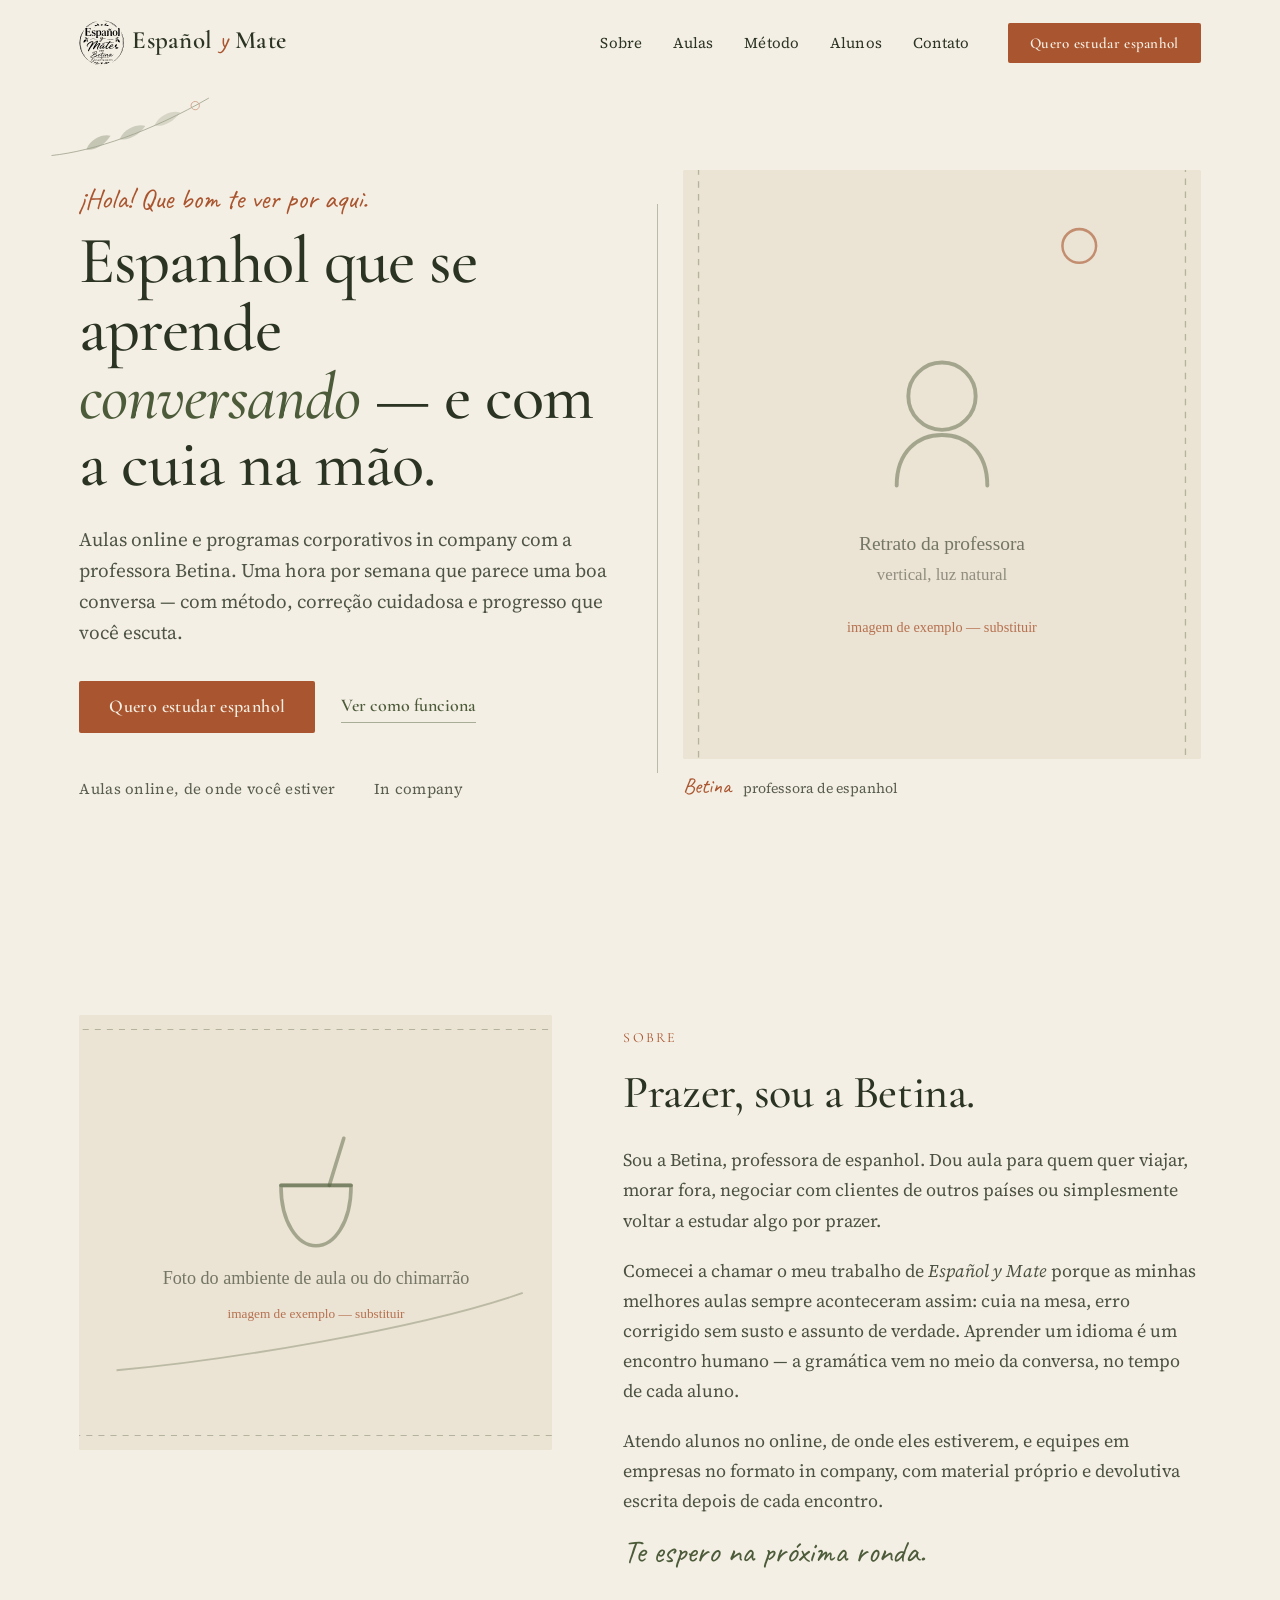
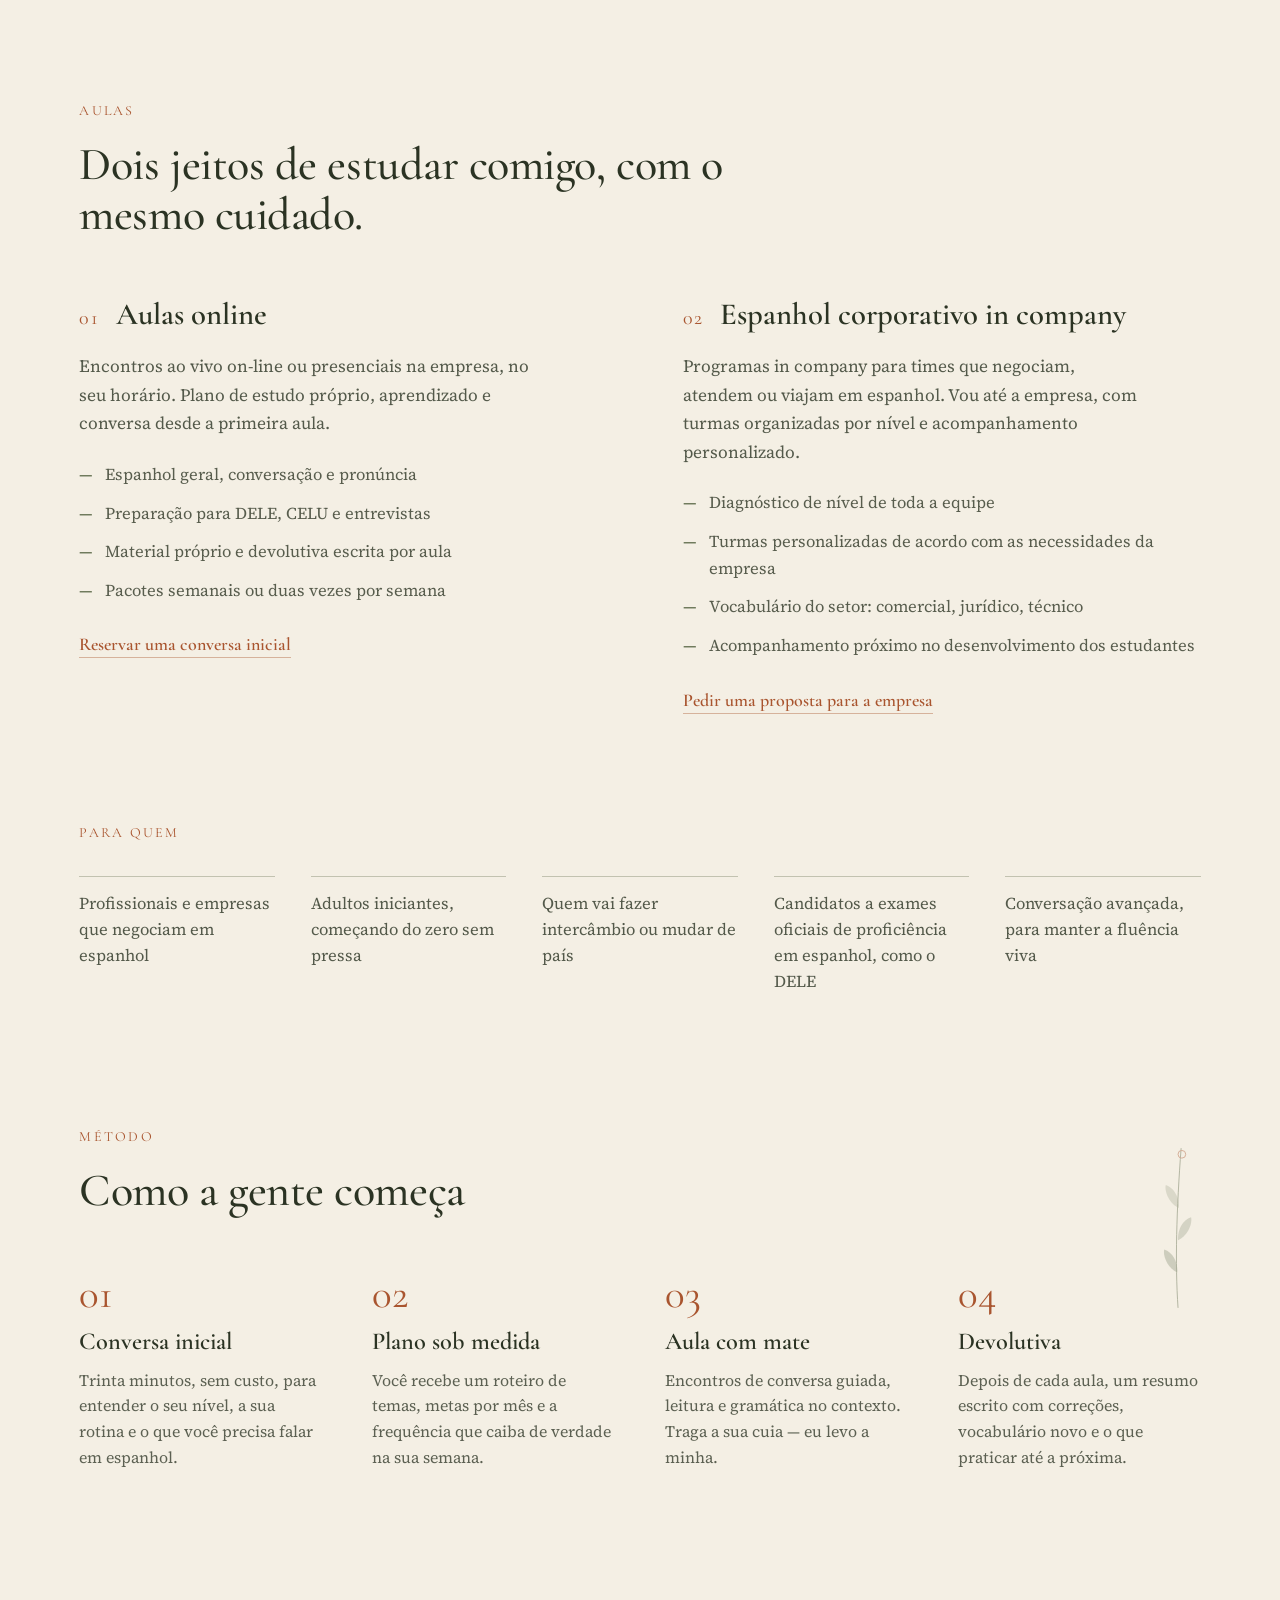
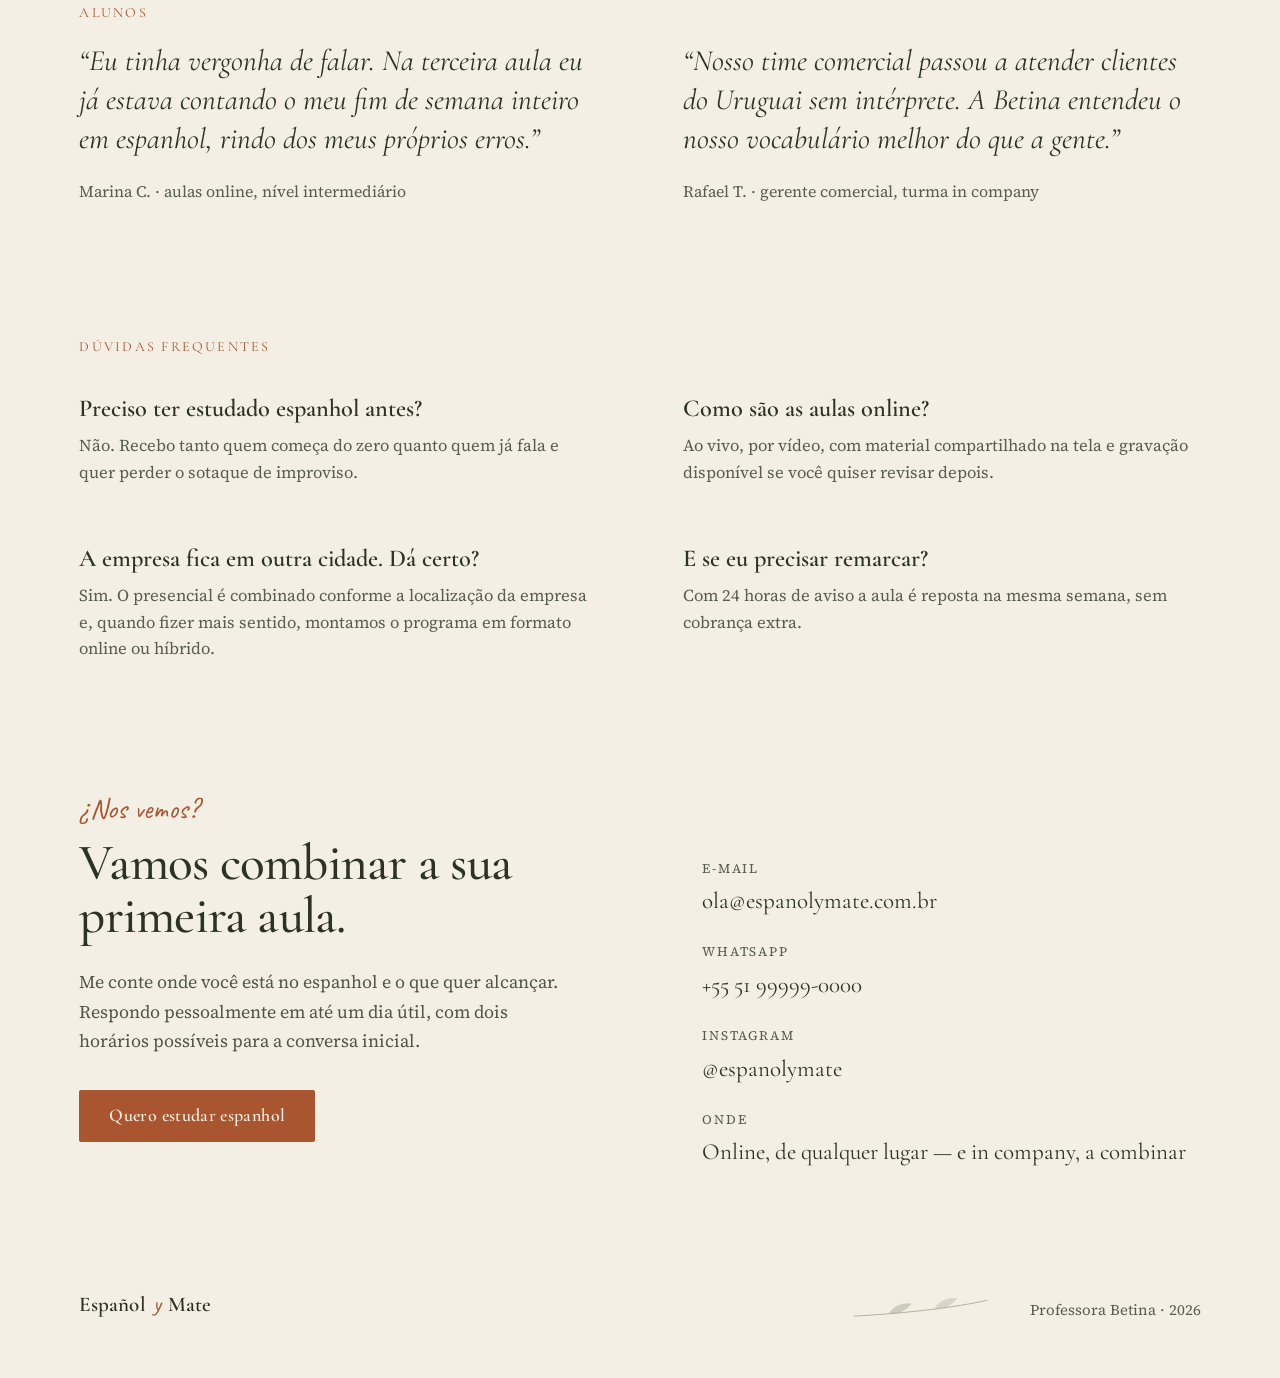
==== commit b52484ac: "Revise course descriptions for Spanish classes Updated course descriptions for online and corporate " ====
--- a/index.html
+++ b/index.html
@@ -124,7 +124,7 @@
           <span class="oferta-num">01</span>
           <h3 class="h3">Aulas online</h3>
         </div>
-        <p class="oferta-desc">Encontros ao vivo de 60 minutos, um a um ou em dupla, no seu horário. Plano de estudo pessoal, tarefas curtas e conversa desde a primeira aula.</p>
+        <p class="oferta-desc">Encontros ao vivo on-line ou presenciais na empresa, no seu horário. Plano de estudo próprio, aprendizado e conversa desde a primeira aula.</p>
         <ul class="lista">
           <li><span aria-hidden="true">—</span>Espanhol geral, conversação e pronúncia</li>
           <li><span aria-hidden="true">—</span>Preparação para DELE, CELU e entrevistas</li>
@@ -138,12 +138,12 @@
           <span class="oferta-num">02</span>
           <h3 class="h3">Espanhol corporativo in company</h3>
         </div>
-        <p class="oferta-desc">Programas in company para times que negociam, atendem ou viajam em espanhol. Vou até a empresa, com turmas por nível e relatório de evolução para a liderança.</p>
+        <p class="oferta-desc">Programas in company para times que negociam, atendem ou viajam em espanhol. Vou até a empresa, com turmas organizadas por nível e acompanhamento personalizado.</p>
         <ul class="lista">
           <li><span aria-hidden="true">—</span>Diagnóstico de nível de toda a equipe</li>
           <li><span aria-hidden="true">—</span>Turmas personalizadas de acordo com as necessidades da empresa</li>
           <li><span aria-hidden="true">—</span>Vocabulário do setor: comercial, jurídico, técnico</li>
-          <li><span aria-hidden="true">—</span>Relatório trimestral de presença e progresso</li>
+          <li><span aria-hidden="true">—</span>Acompanhamento próximo no desenvolvimento dos estudantes</li>
         </ul>
         <a class="link-underline" href="#contato">Pedir uma proposta para a empresa</a>
       </article>
@@ -156,7 +156,7 @@
       <p>Profissionais e empresas que negociam em espanhol</p>
       <p>Adultos iniciantes, começando do zero sem pressa</p>
       <p>Quem vai fazer intercâmbio ou mudar de país</p>
-      <p>Candidatos ao DELE e ao CELU, com simulados</p>
+      <p>Candidatos a exames oficiais de proficiência em espanhol, como o DELE</p>
       <p>Conversação avançada, para manter a fluência viva</p>
     </div>
   </section>
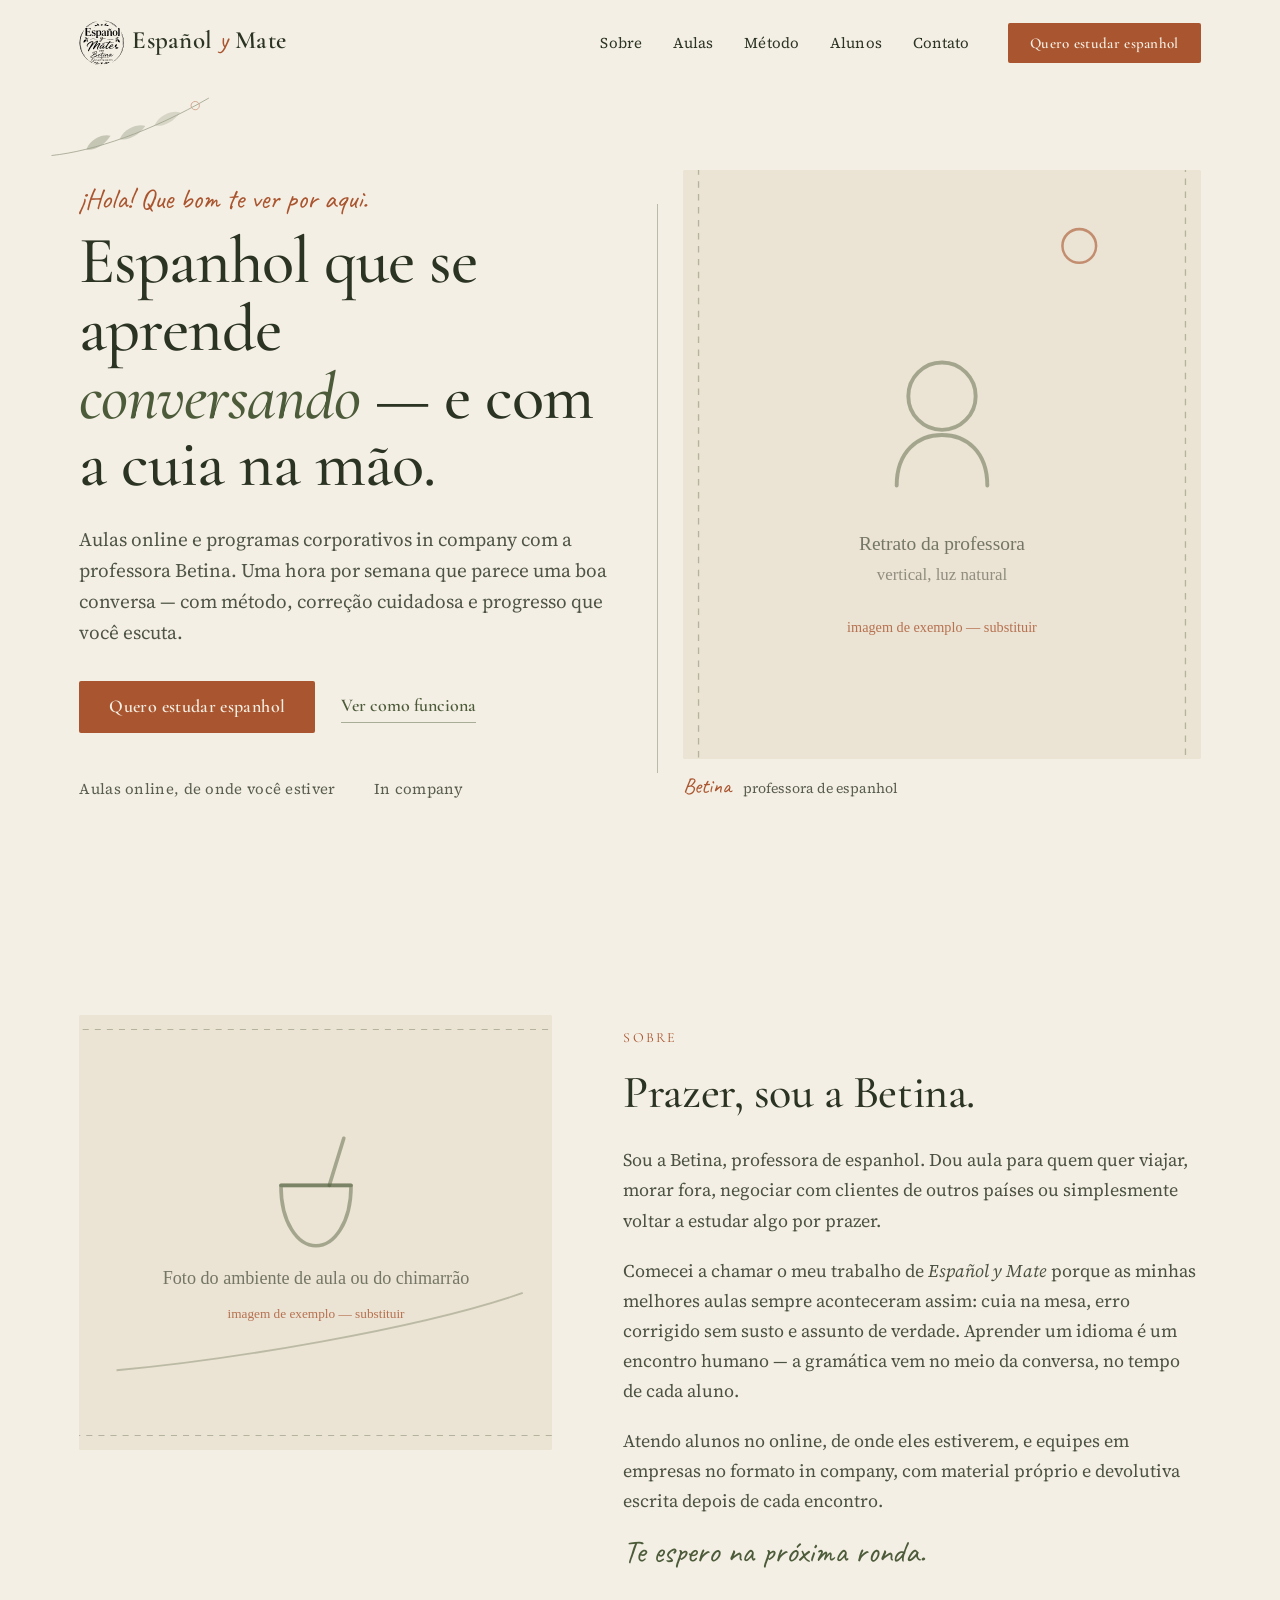
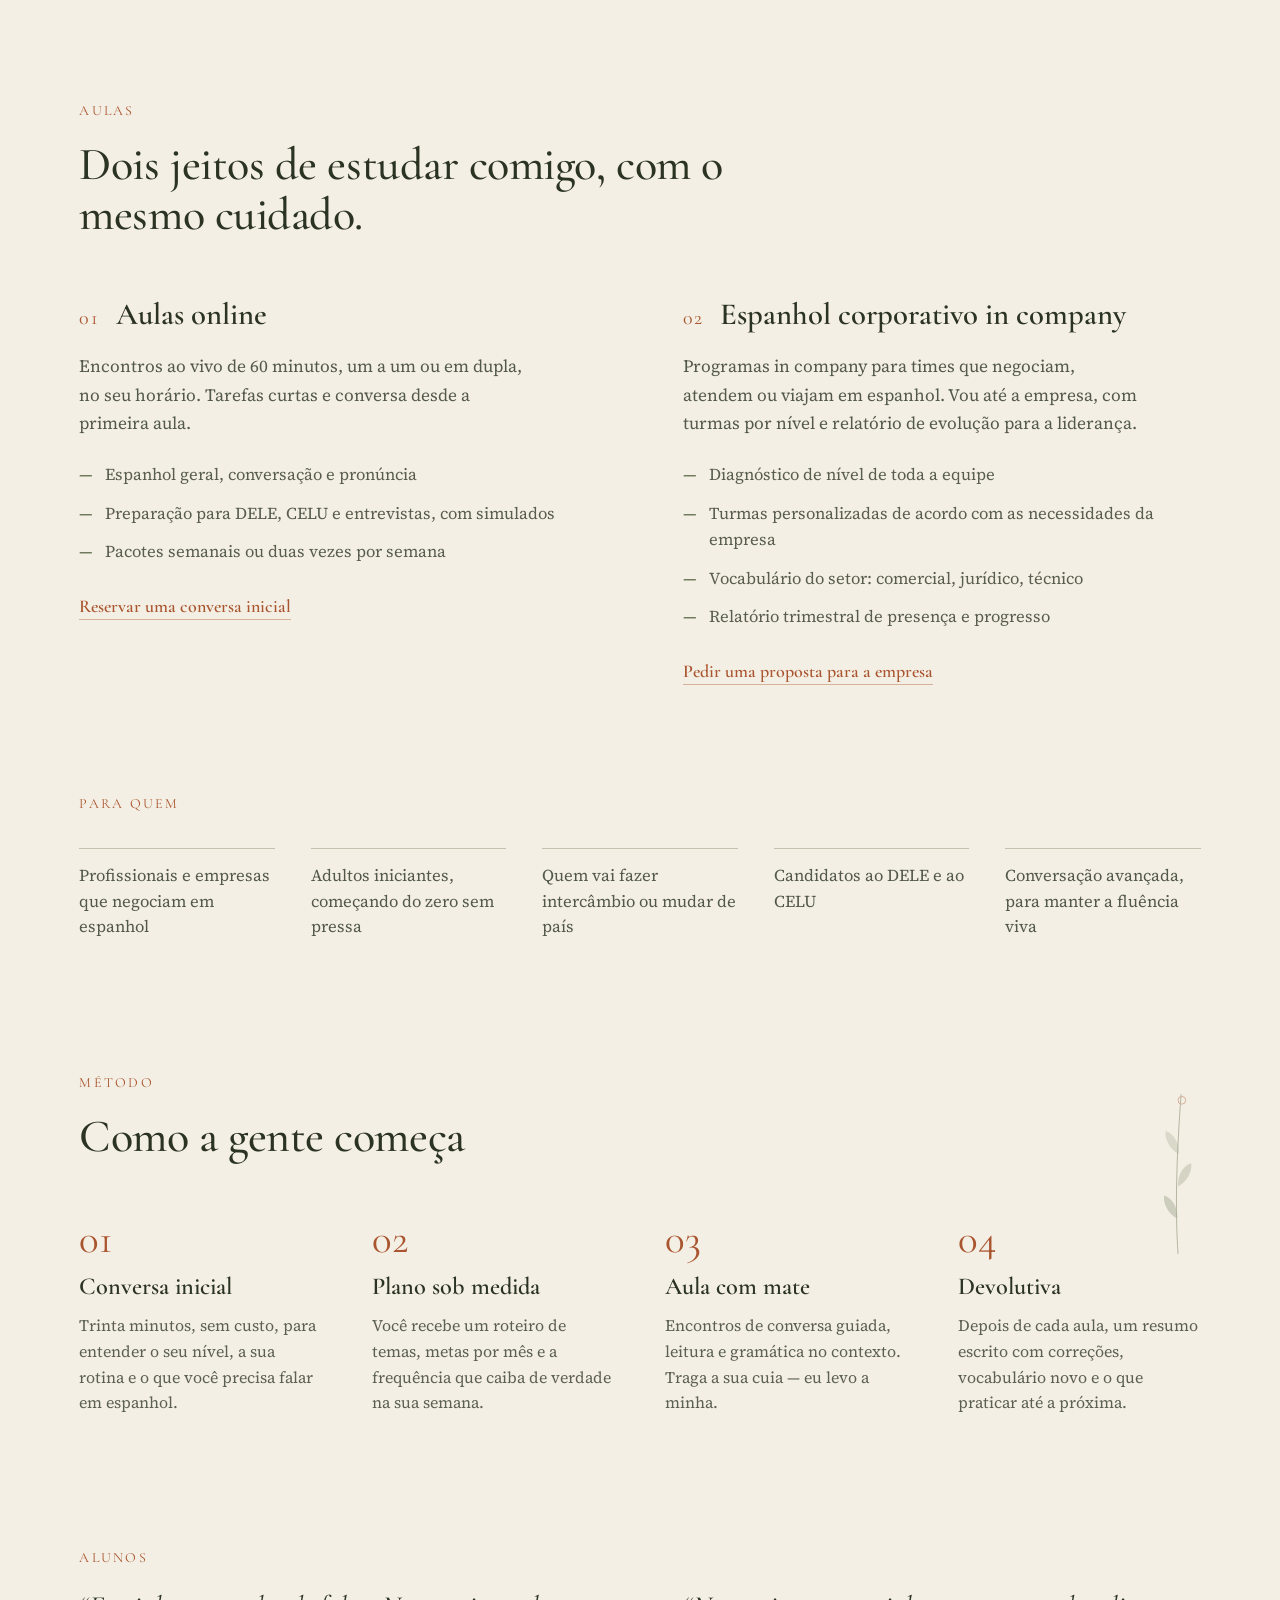
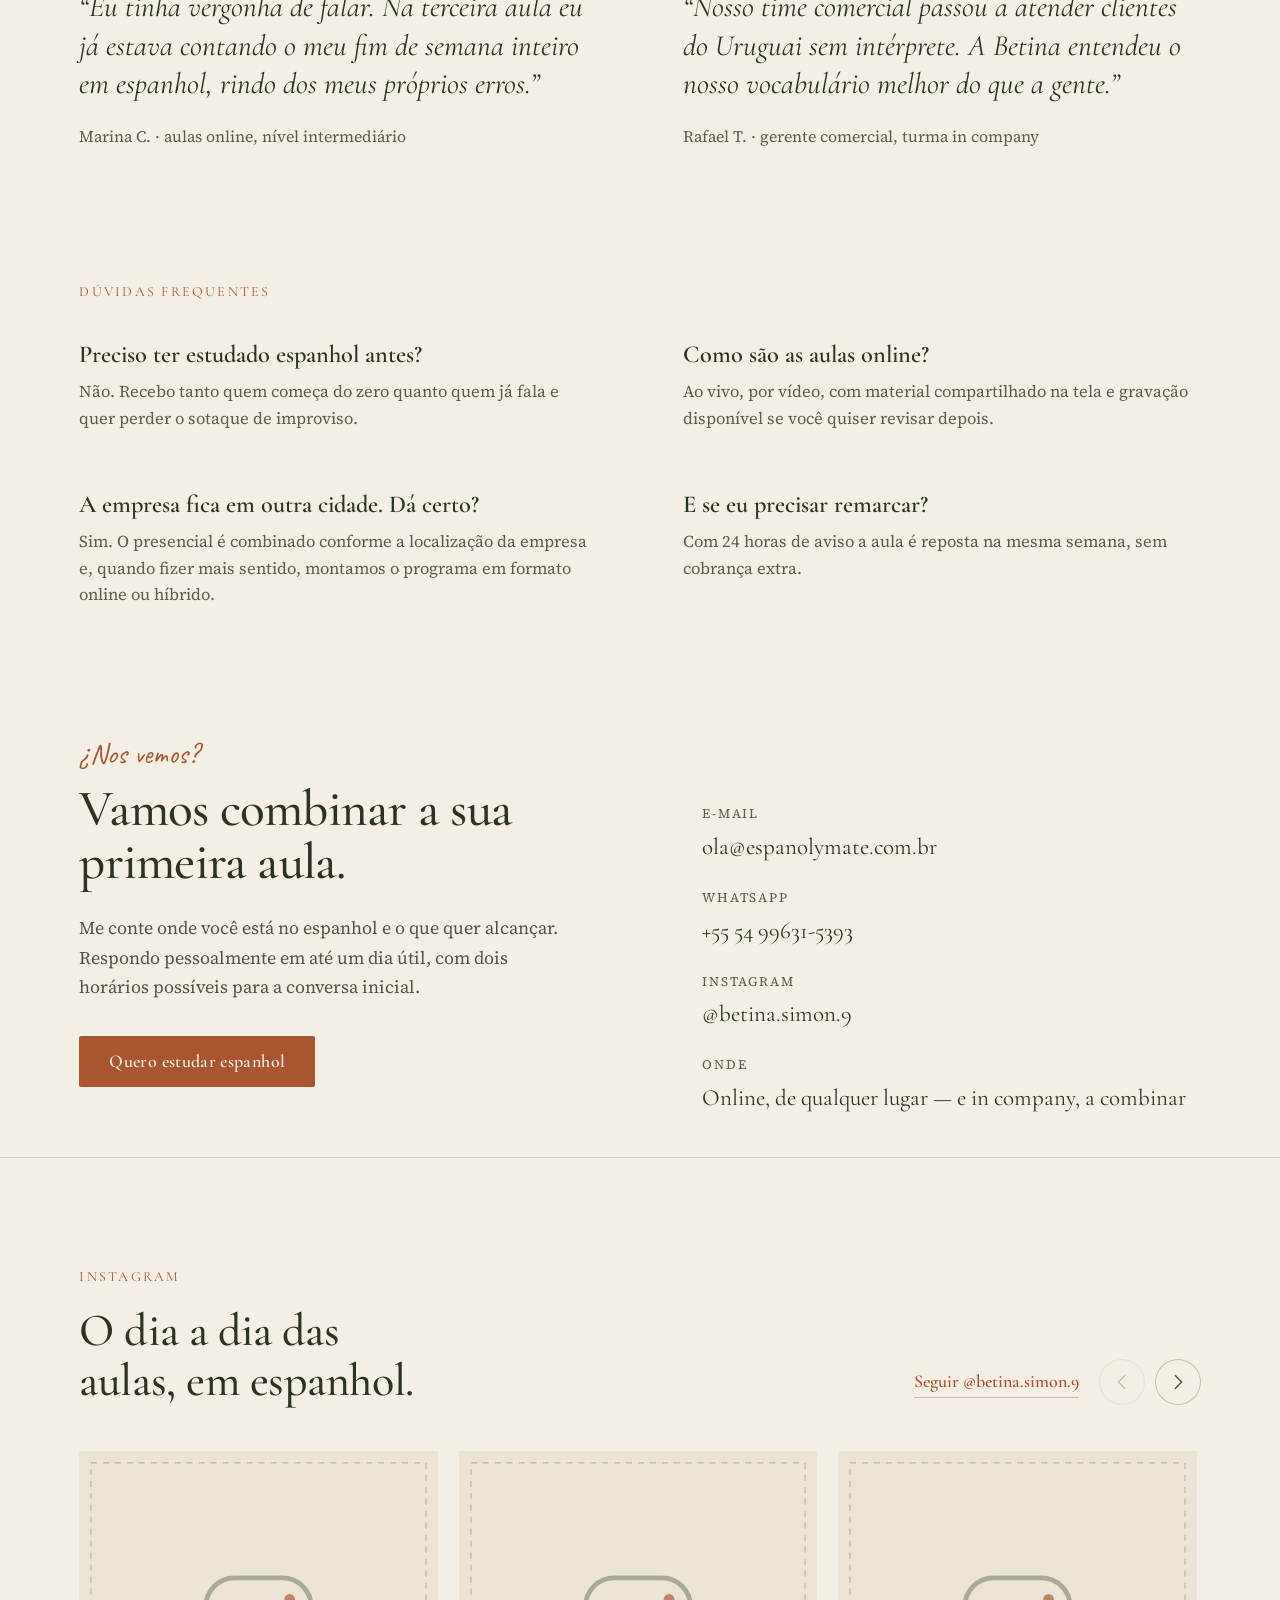
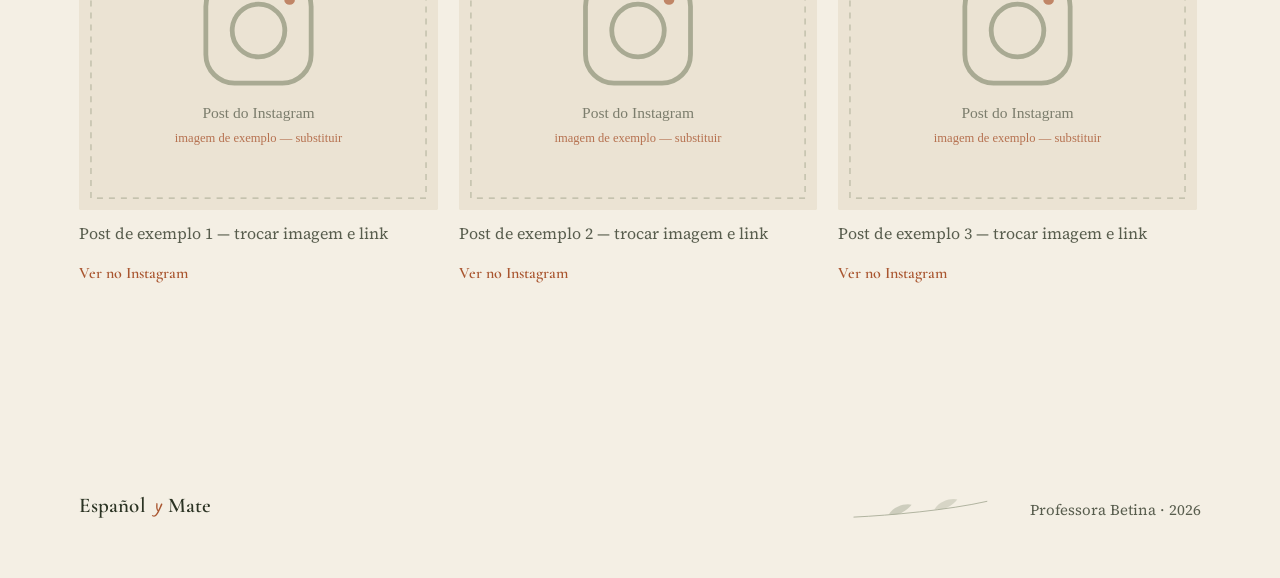
==== commit db593fdc: "Adiciona a faixa de posts do Instagram, o WhatsApp real e remove textos repetidos - WhatsApp e Insta" ====
--- a/index.html
+++ b/index.html
@@ -124,11 +124,10 @@
           <span class="oferta-num">01</span>
           <h3 class="h3">Aulas online</h3>
         </div>
-        <p class="oferta-desc">Encontros ao vivo on-line ou presenciais na empresa, no seu horário. Plano de estudo próprio, aprendizado e conversa desde a primeira aula.</p>
+        <p class="oferta-desc">Encontros ao vivo de 60 minutos, um a um ou em dupla, no seu horário. Tarefas curtas e conversa desde a primeira aula.</p>
         <ul class="lista">
           <li><span aria-hidden="true">—</span>Espanhol geral, conversação e pronúncia</li>
-          <li><span aria-hidden="true">—</span>Preparação para DELE, CELU e entrevistas</li>
-          <li><span aria-hidden="true">—</span>Material próprio e devolutiva escrita por aula</li>
+          <li><span aria-hidden="true">—</span>Preparação para DELE, CELU e entrevistas, com simulados</li>
           <li><span aria-hidden="true">—</span>Pacotes semanais ou duas vezes por semana</li>
         </ul>
         <a class="link-underline" href="#contato">Reservar uma conversa inicial</a>
@@ -138,12 +137,12 @@
           <span class="oferta-num">02</span>
           <h3 class="h3">Espanhol corporativo in company</h3>
         </div>
-        <p class="oferta-desc">Programas in company para times que negociam, atendem ou viajam em espanhol. Vou até a empresa, com turmas organizadas por nível e acompanhamento personalizado.</p>
+        <p class="oferta-desc">Programas in company para times que negociam, atendem ou viajam em espanhol. Vou até a empresa, com turmas por nível e relatório de evolução para a liderança.</p>
         <ul class="lista">
           <li><span aria-hidden="true">—</span>Diagnóstico de nível de toda a equipe</li>
           <li><span aria-hidden="true">—</span>Turmas personalizadas de acordo com as necessidades da empresa</li>
           <li><span aria-hidden="true">—</span>Vocabulário do setor: comercial, jurídico, técnico</li>
-          <li><span aria-hidden="true">—</span>Acompanhamento próximo no desenvolvimento dos estudantes</li>
+          <li><span aria-hidden="true">—</span>Relatório trimestral de presença e progresso</li>
         </ul>
         <a class="link-underline" href="#contato">Pedir uma proposta para a empresa</a>
       </article>
@@ -156,7 +155,7 @@
       <p>Profissionais e empresas que negociam em espanhol</p>
       <p>Adultos iniciantes, começando do zero sem pressa</p>
       <p>Quem vai fazer intercâmbio ou mudar de país</p>
-      <p>Candidatos a exames oficiais de proficiência em espanhol, como o DELE</p>
+      <p>Candidatos ao DELE e ao CELU</p>
       <p>Conversação avançada, para manter a fluência viva</p>
     </div>
   </section>
@@ -248,19 +247,106 @@
       </div>
       <div class="contato-item">
         <p class="contato-label">WhatsApp</p>
-        <!-- WHATSAPP: trocar o número em wa.me/55DDNUMERO e o texto visível -->
-        <a class="contato-valor" href="https://wa.me/5551999990000?text=Ol%C3%A1%2C%20Betina!%20Vim%20pelo%20site%20e%20quero%20saber%20mais%20sobre%20as%20aulas%20de%20espanhol." target="_blank" rel="noopener">+55 51 99999-0000</a>
+        <a class="contato-valor" href="https://wa.me/5554996315393?text=Ol%C3%A1%2C%20Betina!%20Vim%20pelo%20site%20e%20quero%20saber%20mais%20sobre%20as%20aulas%20de%20espanhol." target="_blank" rel="noopener">+55 54 99631-5393</a>
       </div>
       <div class="contato-item">
         <p class="contato-label">Instagram</p>
-        <!-- INSTAGRAM: trocar pelo perfil real -->
-        <a class="contato-valor" href="https://instagram.com/espanolymate" target="_blank" rel="noopener">@espanolymate</a>
+        <a class="contato-valor" href="https://www.instagram.com/betina.simon.9" target="_blank" rel="noopener">@betina.simon.9</a>
       </div>
       <div class="contato-item">
         <p class="contato-label">Onde</p>
         <p class="contato-valor contato-valor-texto">Online, de qualquer lugar — e in company, a combinar</p>
       </div>
     </address>
+  </section>
+
+  <section class="section section-instagram" id="instagram" aria-labelledby="instagram-titulo">
+    <div class="insta-head">
+      <div class="insta-head-texto">
+        <p class="kicker" id="instagram-titulo">Instagram</p>
+        <h2 class="h2 h2-instagram">O dia a dia das aulas, em espanhol.</h2>
+      </div>
+      <div class="insta-head-acoes">
+        <a class="link-underline insta-perfil" href="https://www.instagram.com/betina.simon.9" target="_blank" rel="noopener">Seguir @betina.simon.9</a>
+        <div class="insta-setas">
+          <button class="insta-seta insta-seta-prev" id="insta-prev" type="button" aria-controls="insta-track" aria-label="Ver os posts anteriores">
+            <svg viewBox="0 0 24 24" width="22" height="22" aria-hidden="true" focusable="false">
+              <path d="M15 5 L8 12 L15 19" fill="none" stroke="currentColor" stroke-width="1.6" stroke-linecap="round" stroke-linejoin="round"/>
+            </svg>
+          </button>
+          <button class="insta-seta insta-seta-next" id="insta-next" type="button" aria-controls="insta-track" aria-label="Ver os próximos posts">
+            <svg viewBox="0 0 24 24" width="22" height="22" aria-hidden="true" focusable="false">
+              <path d="M9 5 L16 12 L9 19" fill="none" stroke="currentColor" stroke-width="1.6" stroke-linecap="round" stroke-linejoin="round"/>
+            </svg>
+          </button>
+        </div>
+      </div>
+    </div>
+
+    <div class="insta-carrossel">
+      <ul class="insta-track" id="insta-track" tabindex="0" role="region" aria-label="Posts do Instagram — role para o lado para ver mais">
+      <li class="insta-item">
+        <!-- POST 1: trocar o href pelo link do post real e a imagem por um print/foto dele -->
+        <a class="insta-post" href="https://www.instagram.com/betina.simon.9" target="_blank" rel="noopener">
+          <span class="insta-thumb">
+            <img src="/assets/img/instagram/post-exemplo.svg" alt="" width="600" height="600" loading="lazy" decoding="async">
+          </span>
+          <span class="insta-legenda">Post de exemplo 1 — trocar imagem e link</span>
+          <span class="insta-ver" aria-hidden="true">Ver no Instagram</span>
+        </a>
+      </li>
+      <li class="insta-item">
+        <!-- POST 2: trocar o href pelo link do post real e a imagem por um print/foto dele -->
+        <a class="insta-post" href="https://www.instagram.com/betina.simon.9" target="_blank" rel="noopener">
+          <span class="insta-thumb">
+            <img src="/assets/img/instagram/post-exemplo.svg" alt="" width="600" height="600" loading="lazy" decoding="async">
+          </span>
+          <span class="insta-legenda">Post de exemplo 2 — trocar imagem e link</span>
+          <span class="insta-ver" aria-hidden="true">Ver no Instagram</span>
+        </a>
+      </li>
+      <li class="insta-item">
+        <!-- POST 3: trocar o href pelo link do post real e a imagem por um print/foto dele -->
+        <a class="insta-post" href="https://www.instagram.com/betina.simon.9" target="_blank" rel="noopener">
+          <span class="insta-thumb">
+            <img src="/assets/img/instagram/post-exemplo.svg" alt="" width="600" height="600" loading="lazy" decoding="async">
+          </span>
+          <span class="insta-legenda">Post de exemplo 3 — trocar imagem e link</span>
+          <span class="insta-ver" aria-hidden="true">Ver no Instagram</span>
+        </a>
+      </li>
+      <li class="insta-item">
+        <!-- POST 4: trocar o href pelo link do post real e a imagem por um print/foto dele -->
+        <a class="insta-post" href="https://www.instagram.com/betina.simon.9" target="_blank" rel="noopener">
+          <span class="insta-thumb">
+            <img src="/assets/img/instagram/post-exemplo.svg" alt="" width="600" height="600" loading="lazy" decoding="async">
+          </span>
+          <span class="insta-legenda">Post de exemplo 4 — trocar imagem e link</span>
+          <span class="insta-ver" aria-hidden="true">Ver no Instagram</span>
+        </a>
+      </li>
+      <li class="insta-item">
+        <!-- POST 5: trocar o href pelo link do post real e a imagem por um print/foto dele -->
+        <a class="insta-post" href="https://www.instagram.com/betina.simon.9" target="_blank" rel="noopener">
+          <span class="insta-thumb">
+            <img src="/assets/img/instagram/post-exemplo.svg" alt="" width="600" height="600" loading="lazy" decoding="async">
+          </span>
+          <span class="insta-legenda">Post de exemplo 5 — trocar imagem e link</span>
+          <span class="insta-ver" aria-hidden="true">Ver no Instagram</span>
+        </a>
+      </li>
+      <li class="insta-item">
+        <!-- POST 6: trocar o href pelo link do post real e a imagem por um print/foto dele -->
+        <a class="insta-post" href="https://www.instagram.com/betina.simon.9" target="_blank" rel="noopener">
+          <span class="insta-thumb">
+            <img src="/assets/img/instagram/post-exemplo.svg" alt="" width="600" height="600" loading="lazy" decoding="async">
+          </span>
+          <span class="insta-legenda">Post de exemplo 6 — trocar imagem e link</span>
+          <span class="insta-ver" aria-hidden="true">Ver no Instagram</span>
+        </a>
+      </li>
+      </ul>
+    </div>
   </section>
 
 </main>
--- a/assets/css/styles.css
+++ b/assets/css/styles.css
@@ -592,6 +592,123 @@
 .brand-footer .brand-y { font-size: 23px; }
 .ornament-footer { width: clamp(96px, 11vw, 150px); opacity: .45; }
 .footer-nota { font-size: 15px; color: var(--ink-78); margin: 0; }
+
+
+/* --------------------------------------------------------------------------
+   13b. Instagram — carrossel horizontal
+   -------------------------------------------------------------------------- */
+.section-instagram {
+  padding-block: 0 var(--section-gap);
+  border-top: 1px solid var(--color-divider);
+  padding-top: var(--section-gap);
+}
+.insta-head {
+  display: flex;
+  align-items: flex-end;
+  justify-content: space-between;
+  gap: 24px;
+  flex-wrap: wrap;
+  margin-bottom: clamp(28px, 3.4vw, 44px);
+}
+.h2-instagram { max-width: 16ch; margin: 0; }
+.insta-head-acoes {
+  display: flex;
+  align-items: center;
+  gap: 20px;
+  flex: none;
+}
+.insta-perfil { flex: none; }
+.insta-setas { display: none; gap: 10px; }
+
+.insta-carrossel {
+  position: relative;
+  --insta-gap: clamp(14px, 1.6vw, 22px);
+}
+
+.insta-track {
+  display: grid;
+  grid-auto-flow: column;
+  grid-auto-columns: calc((100% - 2 * var(--insta-gap)) / 3);
+  gap: var(--insta-gap);
+  margin: 0;
+  padding: 2px 2px 18px;
+  list-style: none;
+  overflow-x: auto;
+  overscroll-behavior-x: contain;
+  scroll-snap-type: x mandatory;
+  scroll-behavior: smooth;
+  -webkit-overflow-scrolling: touch;
+  scrollbar-width: thin;
+  scrollbar-color: var(--olive-line) transparent;
+}
+.insta-track::-webkit-scrollbar { height: 6px; }
+.insta-track::-webkit-scrollbar-track { background: transparent; }
+.insta-track::-webkit-scrollbar-thumb {
+  background: var(--olive-line);
+  border-radius: 6px;
+}
+.insta-item { scroll-snap-align: start; }
+
+.insta-post {
+  display: flex;
+  flex-direction: column;
+  gap: 12px;
+  height: 100%;
+  color: var(--ink);
+}
+.insta-thumb {
+  display: block;
+  position: relative;
+  border-radius: 2px;
+  overflow: hidden;
+  background: var(--paper-2);
+  aspect-ratio: 1 / 1;
+}
+.insta-thumb img {
+  width: 100%;
+  height: 100%;
+  object-fit: cover;
+  transition: transform .35s ease, opacity .25s ease;
+}
+.insta-post:hover .insta-thumb img,
+.insta-post:focus-visible .insta-thumb img { transform: scale(1.04); }
+
+.insta-legenda {
+  font-size: 16px;
+  line-height: 1.45;
+  color: var(--ink-78);
+}
+.insta-ver {
+  font-family: var(--font-heading);
+  font-weight: 600;
+  font-size: 16px;
+  color: var(--terra);
+  margin-top: auto;
+  padding-top: 4px;
+}
+.insta-post:hover .insta-ver { color: var(--color-accent-700); }
+
+/* Setas — só no desktop, onde não existe o gesto de arrastar */
+.insta-seta {
+  display: flex;
+  align-items: center;
+  justify-content: center;
+  width: 46px;
+  height: 46px;
+  padding: 0;
+  border: 1px solid var(--olive-line);
+  border-radius: 50%;
+  background: var(--paper);
+  color: var(--olive);
+  cursor: pointer;
+  transition: background .18s ease, color .18s ease, opacity .18s ease;
+}
+.insta-seta:hover:not(:disabled) { background: var(--color-accent-2-100); color: var(--ink); }
+.insta-seta:disabled { opacity: .3; cursor: default; }
+
+@media (min-width: 961px) {
+  .insta-setas { display: flex; }
+}
 
 /* ==========================================================================
    14. Responsivo
@@ -664,6 +781,10 @@
 
   .grid-2 { grid-template-columns: 1fr; }
   .paraquem { grid-template-columns: repeat(2, 1fr); }
+
+  .insta-track { grid-auto-columns: 46%; }
+  .insta-head { align-items: flex-start; flex-direction: column; }
+  .insta-head-acoes { width: 100%; justify-content: space-between; }
   .faq { grid-template-columns: 1fr; }
 
   .section-contato { grid-template-columns: 1fr; }
@@ -684,6 +805,8 @@
 
   .paraquem { grid-template-columns: 1fr; }
   .passos { grid-template-columns: 1fr; gap: 32px; }
+
+  .insta-track { grid-auto-columns: 76%; }
 
   .section-contato .btn { width: 100%; }
 
@@ -704,7 +827,7 @@
 
 /* Impressão */
 @media print {
-  .site-header, .nav-toggle, .nav-backdrop, .skip-link, .ornament { display: none !important; }
+  .site-header, .nav-toggle, .nav-backdrop, .skip-link, .ornament, .insta-setas { display: none !important; }
   body { background: #fff; }
   .section, .hero { padding-inline: 0; }
 }
@@ -712,6 +835,7 @@
 /* Respeito à preferência de menos movimento */
 @media (prefers-reduced-motion: reduce) {
   html { scroll-behavior: auto; }
+  .insta-track { scroll-behavior: auto; }
   *, *::before, *::after {
     animation-duration: .01ms !important;
     animation-iteration-count: 1 !important;
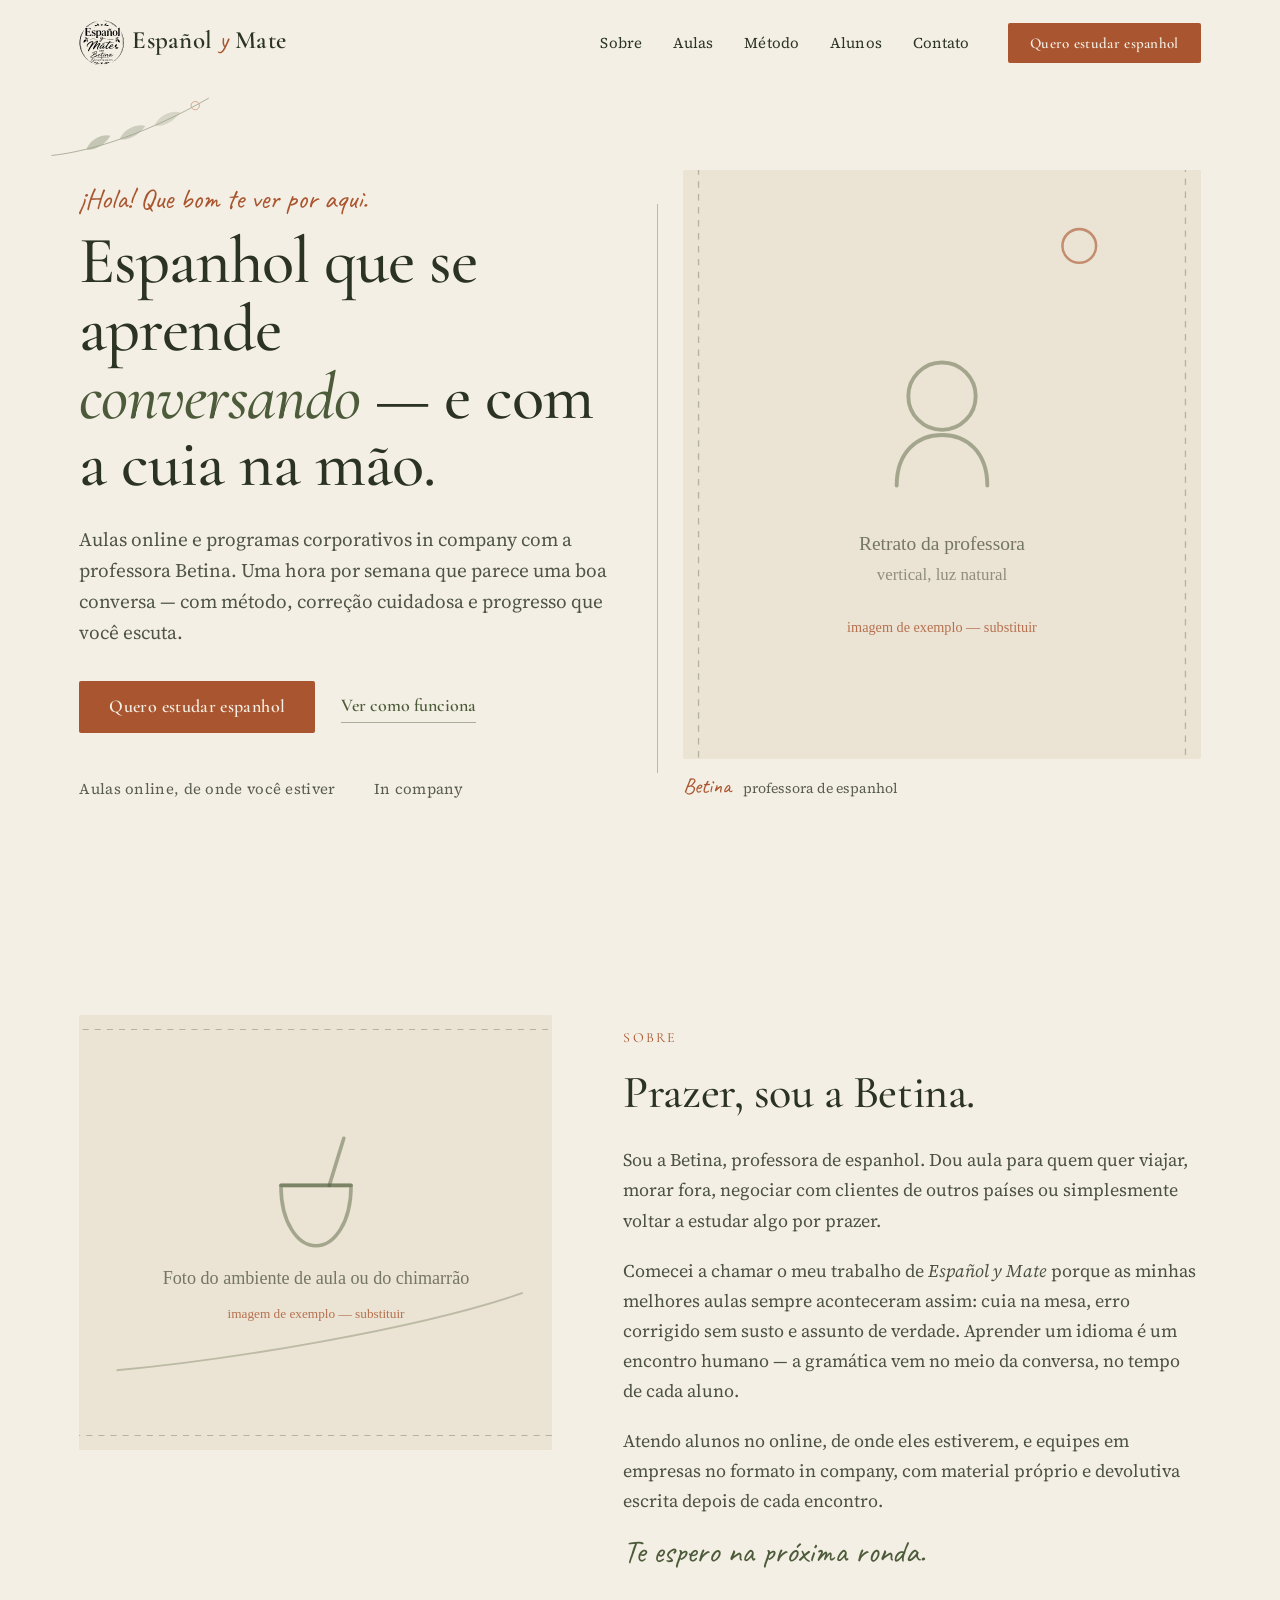
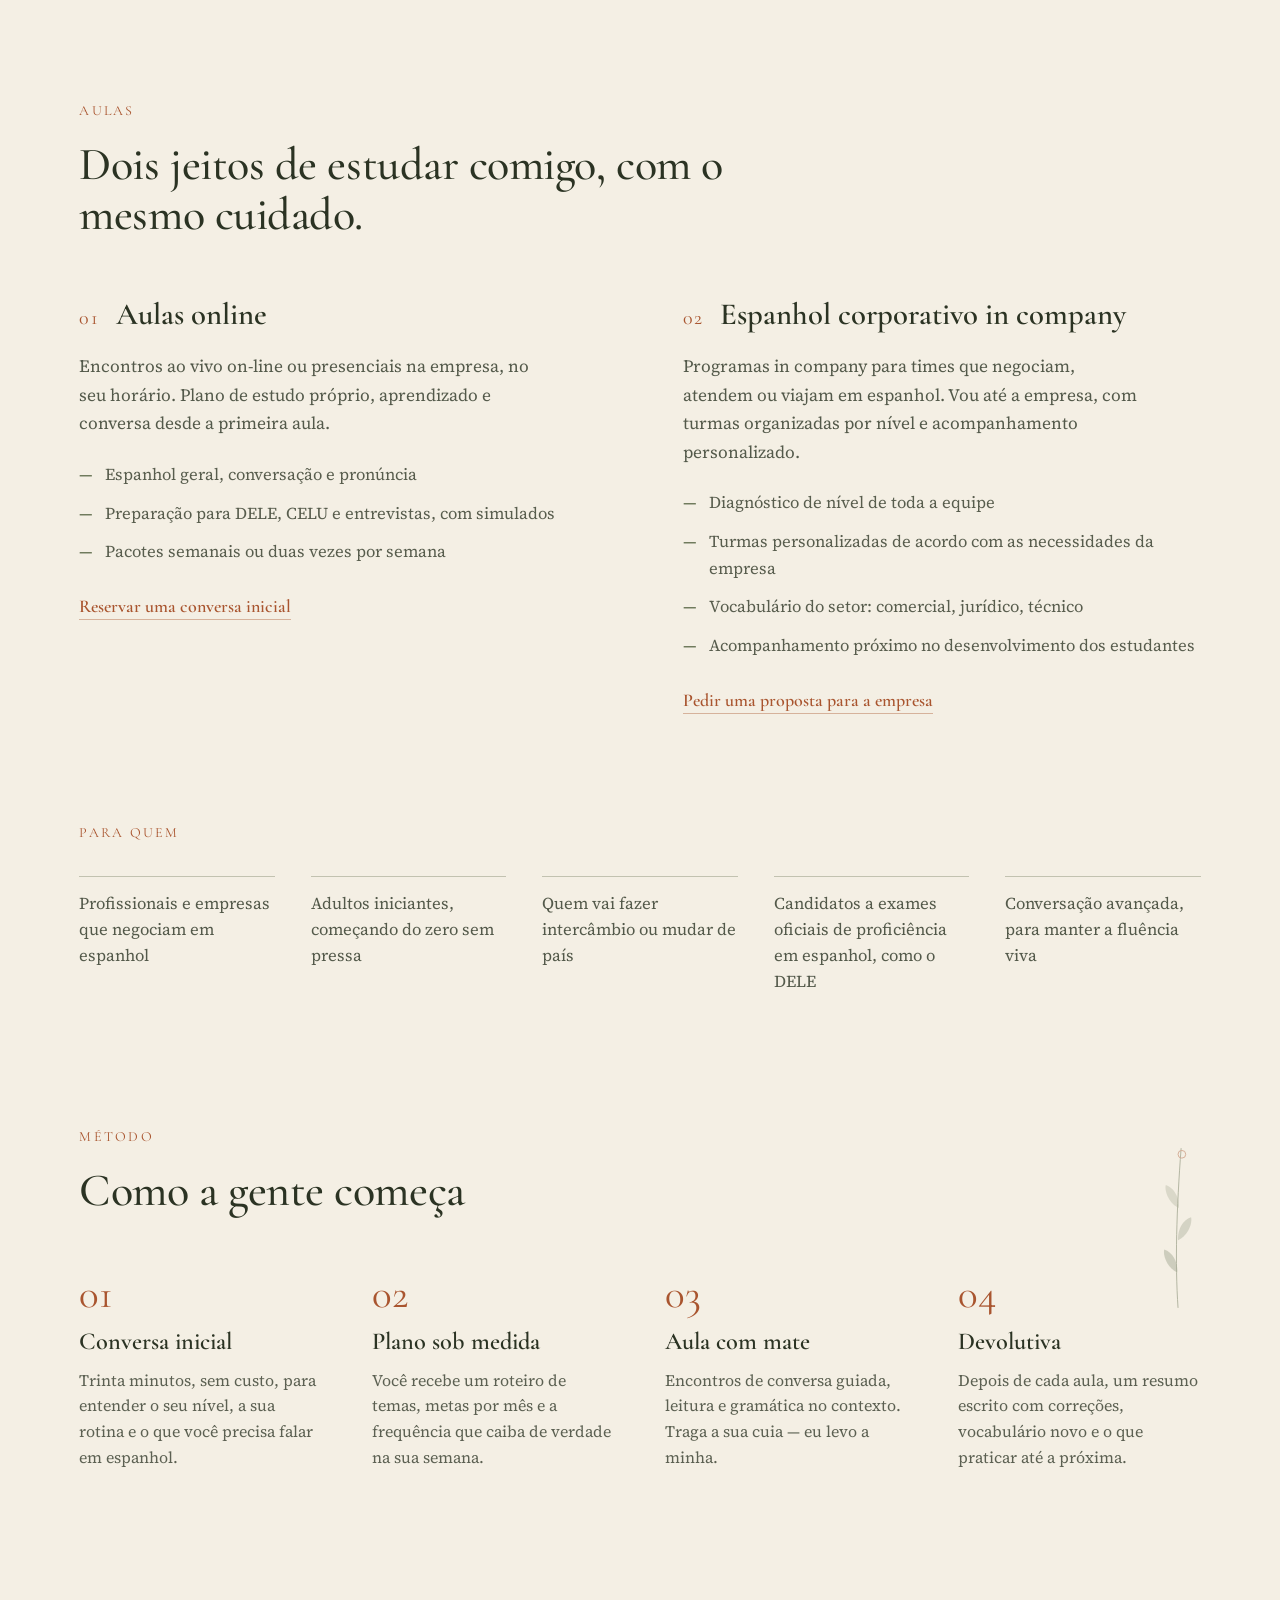
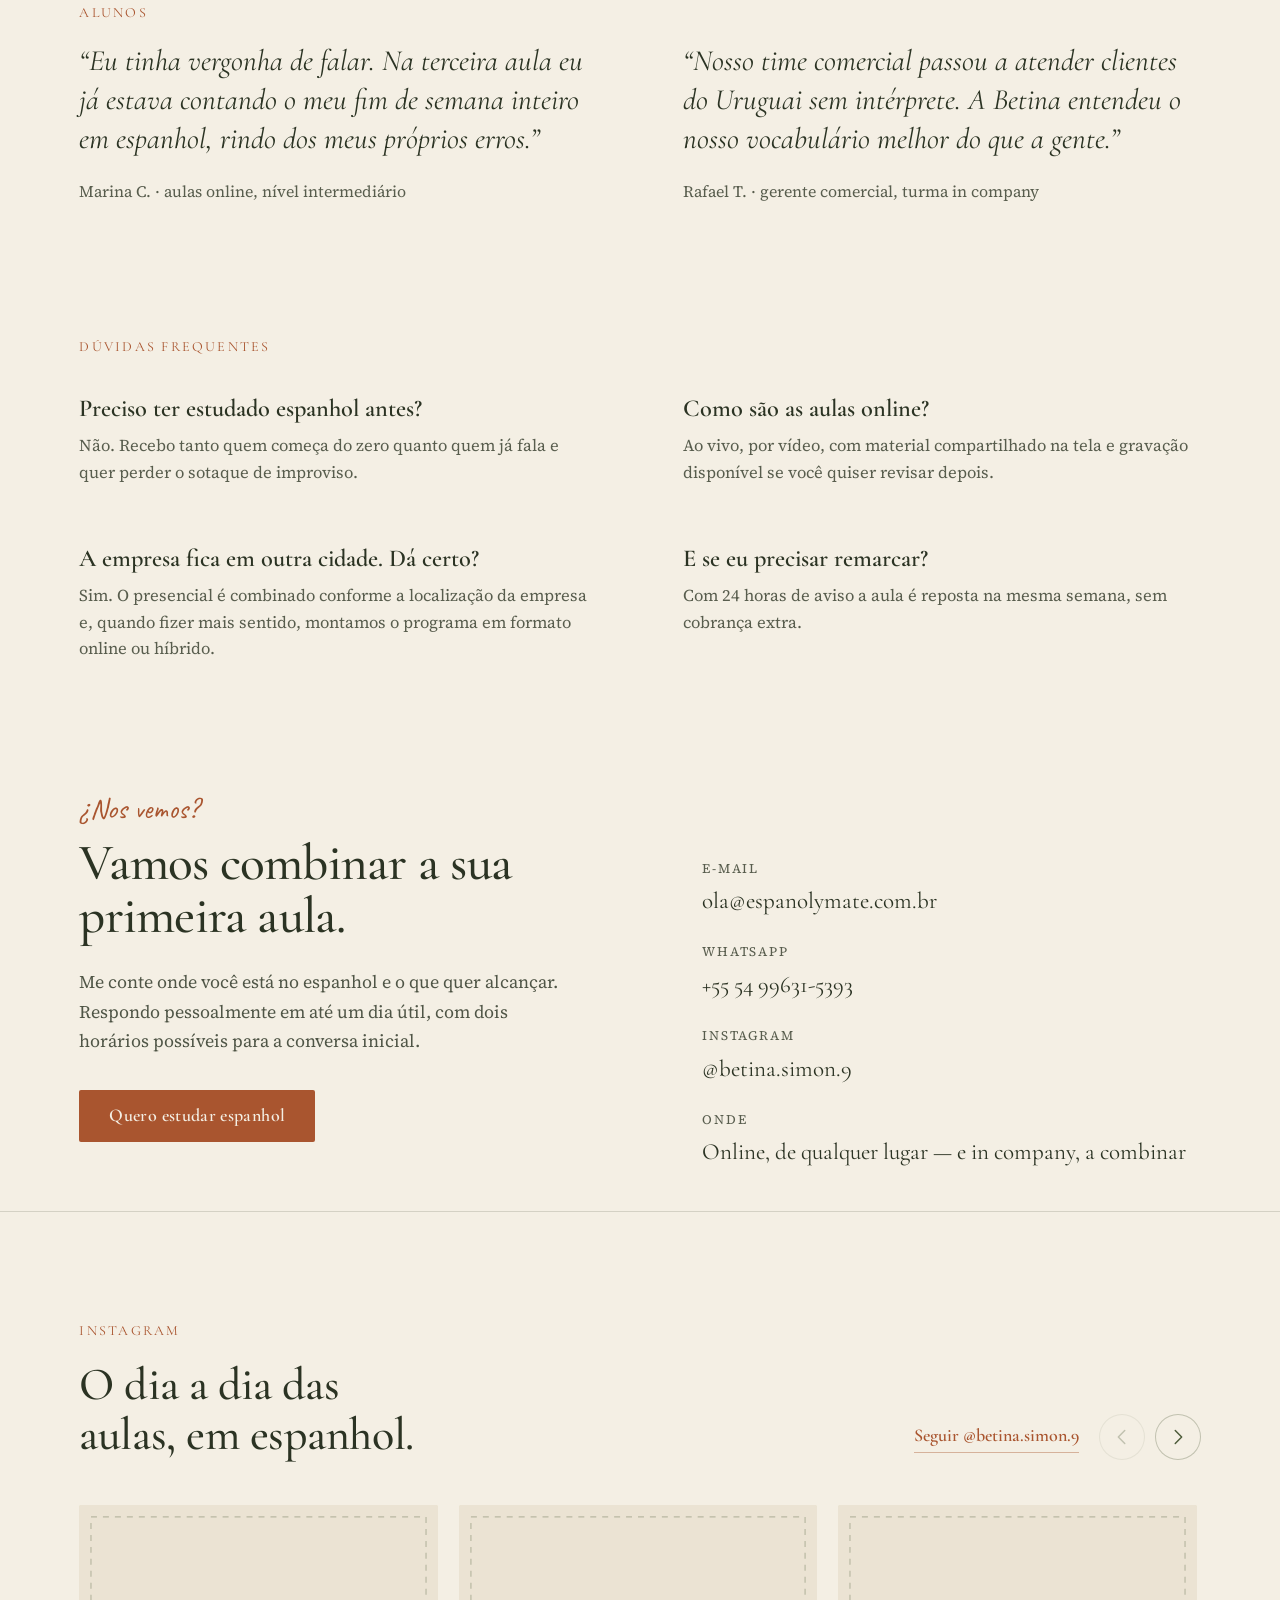
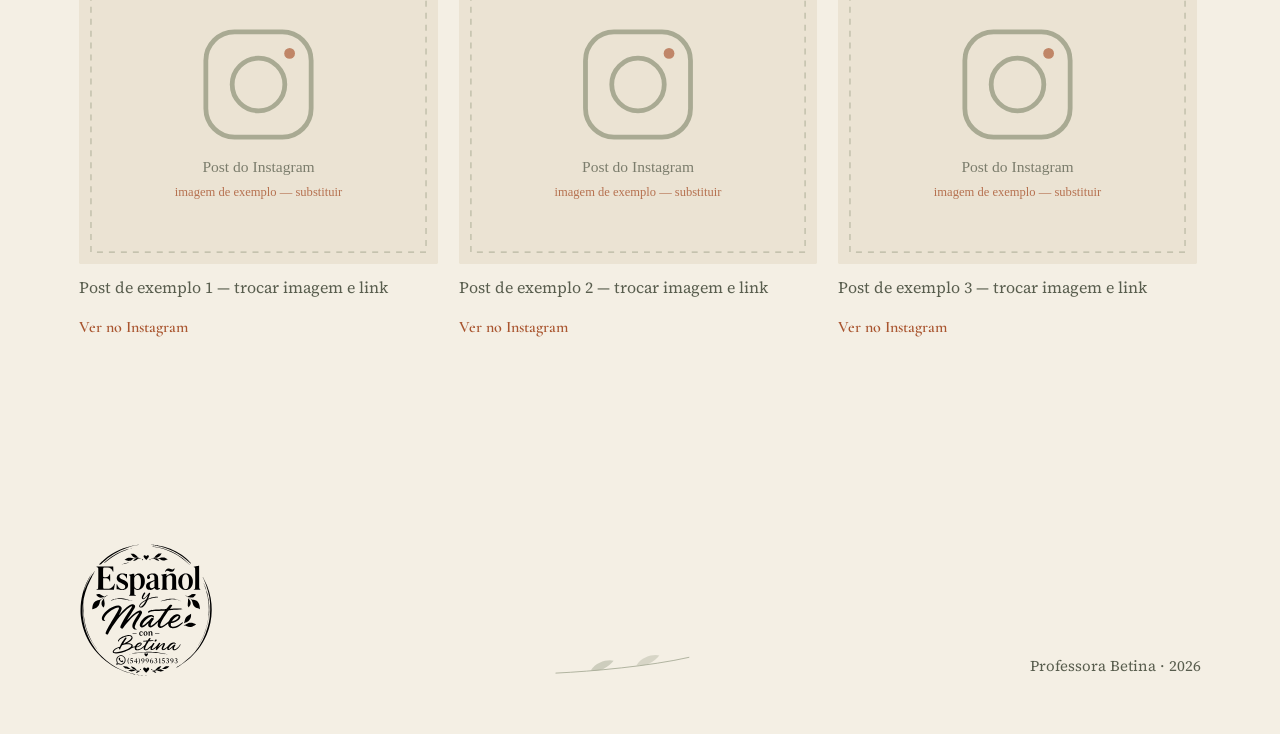
==== commit 90473e38: "Junta o logo enviado e as descrições revisadas; leva o logo para o rodapé - Mantém integralmente os " ====
--- a/index.html
+++ b/index.html
@@ -36,7 +36,7 @@
 <header class="site-header" id="site-header">
   <a class="brand" href="#top">
     <!-- LOGO: trocar o arquivo /assets/img/logo.svg pelo logo real (ver PERSONALIZAR.md) -->
-    <img class="brand-logo" src="/assets/img/logo.svg" alt="" width="512" height="512" decoding="async">
+    <img class="brand-logo" src="/assets/img/logo.svg" alt="" width="1054" height="1046" decoding="async">
     <span class="brand-word">Español</span>
     <span class="brand-y">y</span>
     <span class="brand-word">Mate</span>
@@ -124,7 +124,7 @@
           <span class="oferta-num">01</span>
           <h3 class="h3">Aulas online</h3>
         </div>
-        <p class="oferta-desc">Encontros ao vivo de 60 minutos, um a um ou em dupla, no seu horário. Tarefas curtas e conversa desde a primeira aula.</p>
+        <p class="oferta-desc">Encontros ao vivo on-line ou presenciais na empresa, no seu horário. Plano de estudo próprio, aprendizado e conversa desde a primeira aula.</p>
         <ul class="lista">
           <li><span aria-hidden="true">—</span>Espanhol geral, conversação e pronúncia</li>
           <li><span aria-hidden="true">—</span>Preparação para DELE, CELU e entrevistas, com simulados</li>
@@ -137,12 +137,12 @@
           <span class="oferta-num">02</span>
           <h3 class="h3">Espanhol corporativo in company</h3>
         </div>
-        <p class="oferta-desc">Programas in company para times que negociam, atendem ou viajam em espanhol. Vou até a empresa, com turmas por nível e relatório de evolução para a liderança.</p>
+        <p class="oferta-desc">Programas in company para times que negociam, atendem ou viajam em espanhol. Vou até a empresa, com turmas organizadas por nível e acompanhamento personalizado.</p>
         <ul class="lista">
           <li><span aria-hidden="true">—</span>Diagnóstico de nível de toda a equipe</li>
           <li><span aria-hidden="true">—</span>Turmas personalizadas de acordo com as necessidades da empresa</li>
           <li><span aria-hidden="true">—</span>Vocabulário do setor: comercial, jurídico, técnico</li>
-          <li><span aria-hidden="true">—</span>Relatório trimestral de presença e progresso</li>
+          <li><span aria-hidden="true">—</span>Acompanhamento próximo no desenvolvimento dos estudantes</li>
         </ul>
         <a class="link-underline" href="#contato">Pedir uma proposta para a empresa</a>
       </article>
@@ -155,7 +155,7 @@
       <p>Profissionais e empresas que negociam em espanhol</p>
       <p>Adultos iniciantes, começando do zero sem pressa</p>
       <p>Quem vai fazer intercâmbio ou mudar de país</p>
-      <p>Candidatos ao DELE e ao CELU</p>
+      <p>Candidatos a exames oficiais de proficiência em espanhol, como o DELE</p>
       <p>Conversação avançada, para manter a fluência viva</p>
     </div>
   </section>
@@ -352,11 +352,9 @@
 </main>
 
 <footer class="site-footer">
-  <div class="brand brand-footer">
-    <span class="brand-word">Español</span>
-    <span class="brand-y">y</span>
-    <span class="brand-word">Mate</span>
-  </div>
+  <a class="brand-footer" href="#top">
+    <img class="footer-logo" src="/assets/img/logo.svg" alt="Español y Mate con Betina" width="1054" height="1046" loading="lazy" decoding="async">
+  </a>
   <svg class="ornament ornament-footer" viewBox="0 0 160 30" aria-hidden="true" focusable="false">
     <path d="M4 24 C 46 22, 112 16, 156 6" fill="none" stroke="currentColor" stroke-width="1"/>
     <path d="M44 21 C 50 11, 64 8, 70 10 C 63 19, 52 23, 44 21 Z" fill="currentColor" opacity=".5"/>
--- a/assets/css/styles.css
+++ b/assets/css/styles.css
@@ -237,7 +237,6 @@
   width: clamp(40px, 3.6vw, 50px);
   height: auto;
   align-self: center;
-  border-radius: 50%;
   flex: none;
 }
 .brand-word {
@@ -588,8 +587,8 @@
   gap: clamp(20px, 3vw, 40px);
   padding: clamp(56px, 6vw, 80px) var(--pad-x) 56px;
 }
-.brand-footer .brand-word { font-size: 21px; }
-.brand-footer .brand-y { font-size: 23px; }
+.brand-footer { display: block; flex: none; }
+.footer-logo { width: clamp(104px, 11vw, 136px); height: auto; }
 .ornament-footer { width: clamp(96px, 11vw, 150px); opacity: .45; }
 .footer-nota { font-size: 15px; color: var(--ink-78); margin: 0; }
 
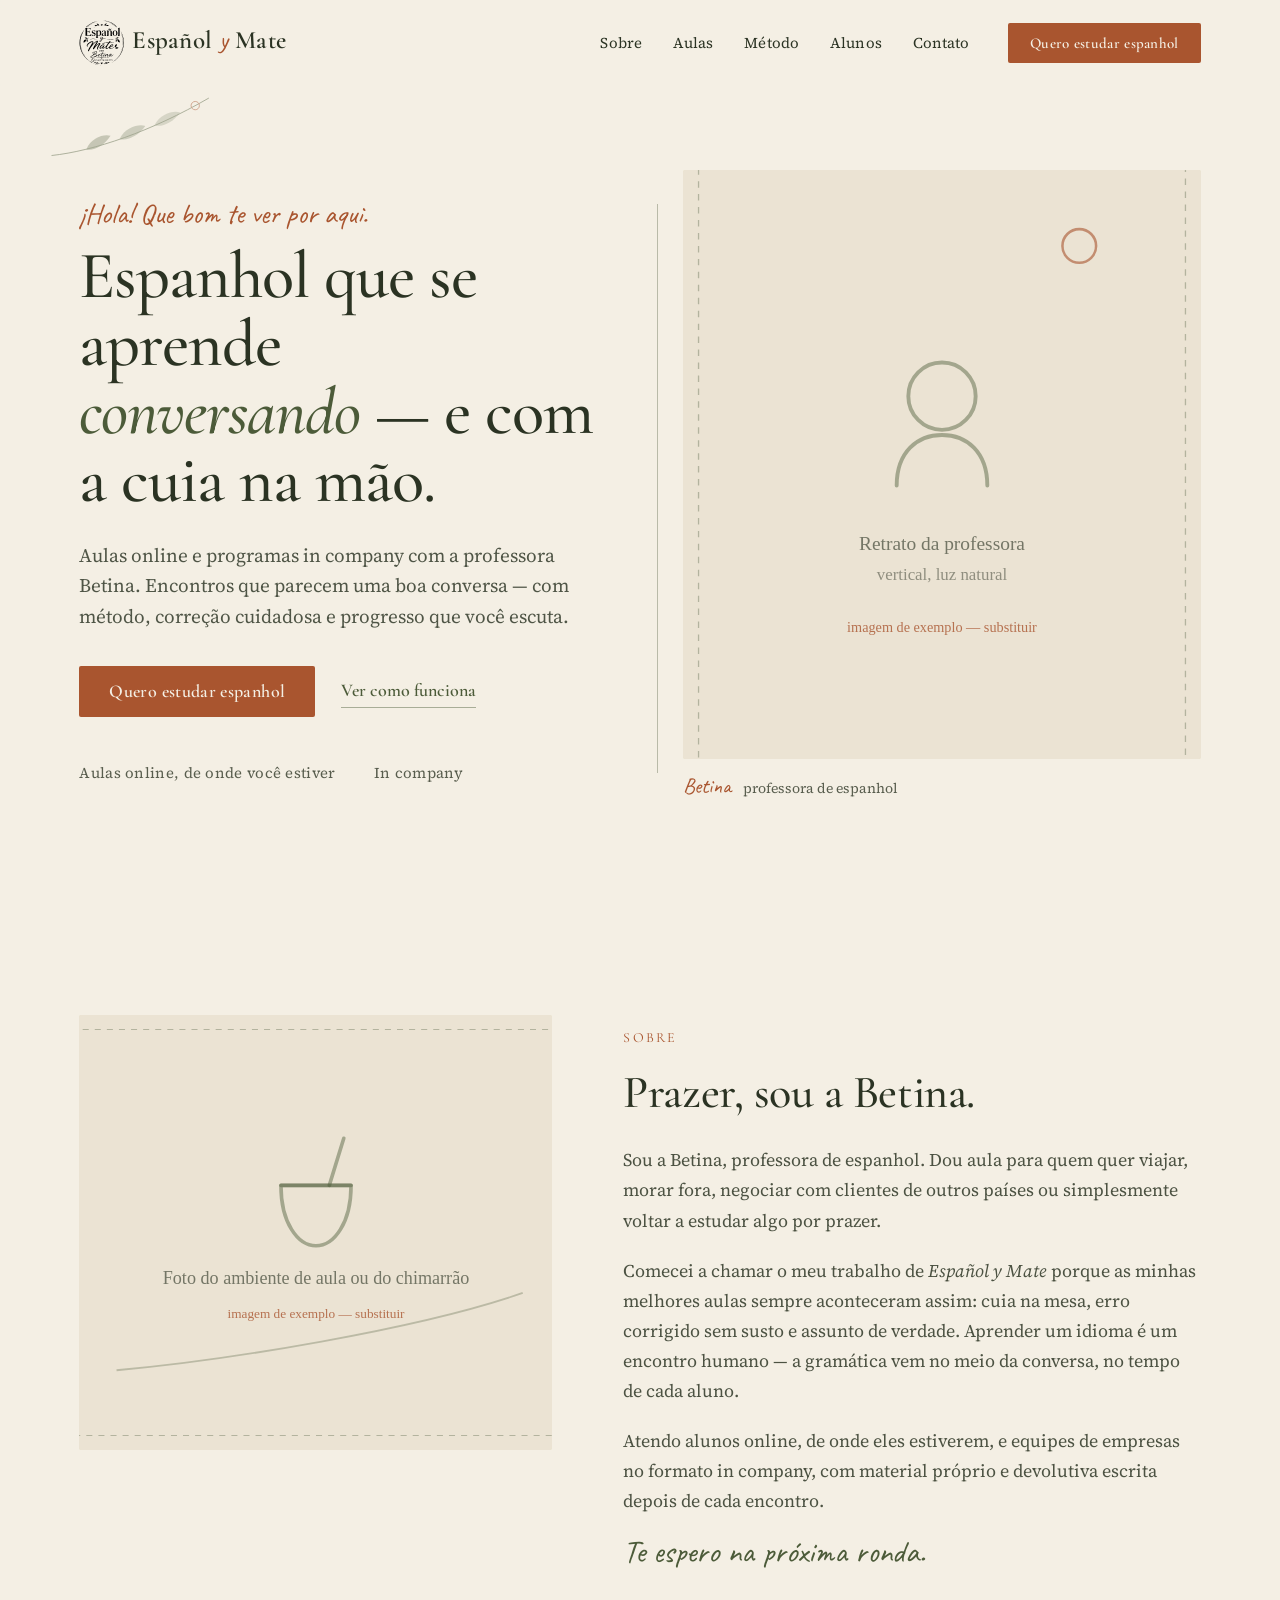
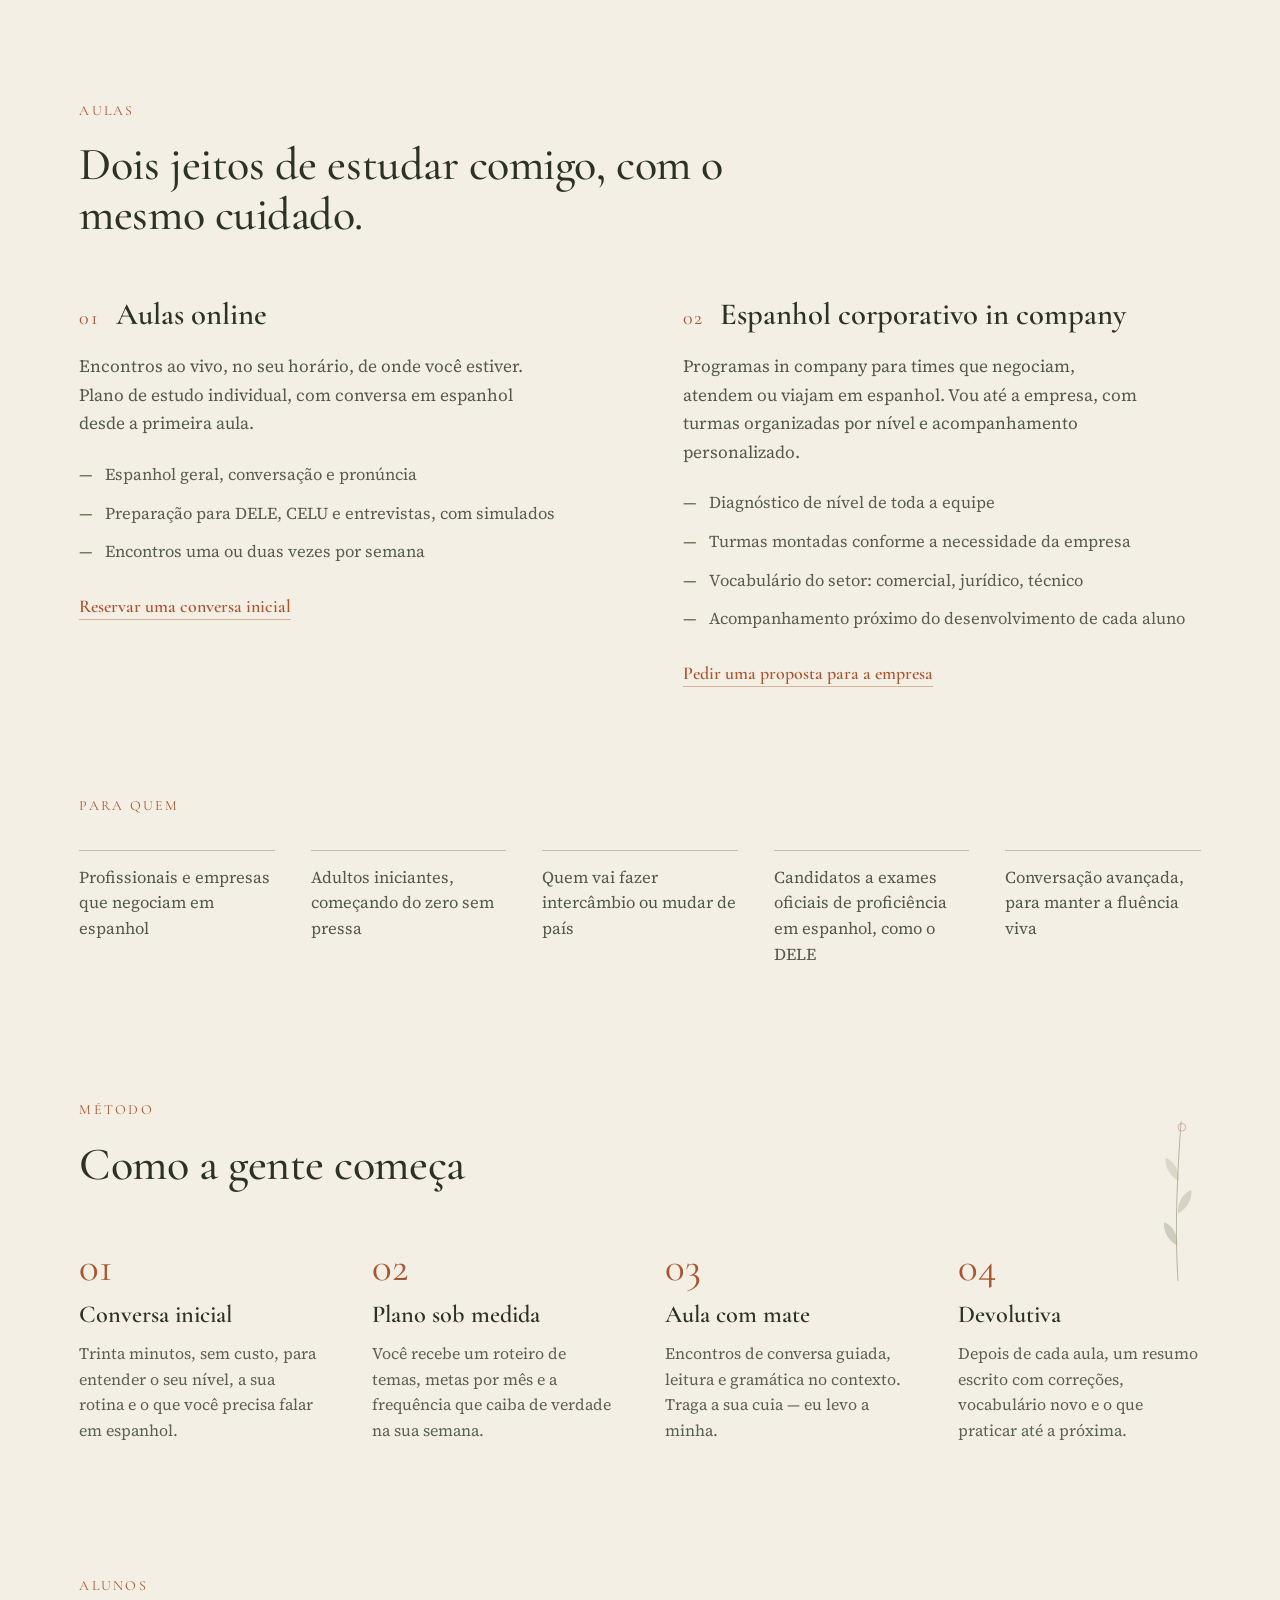
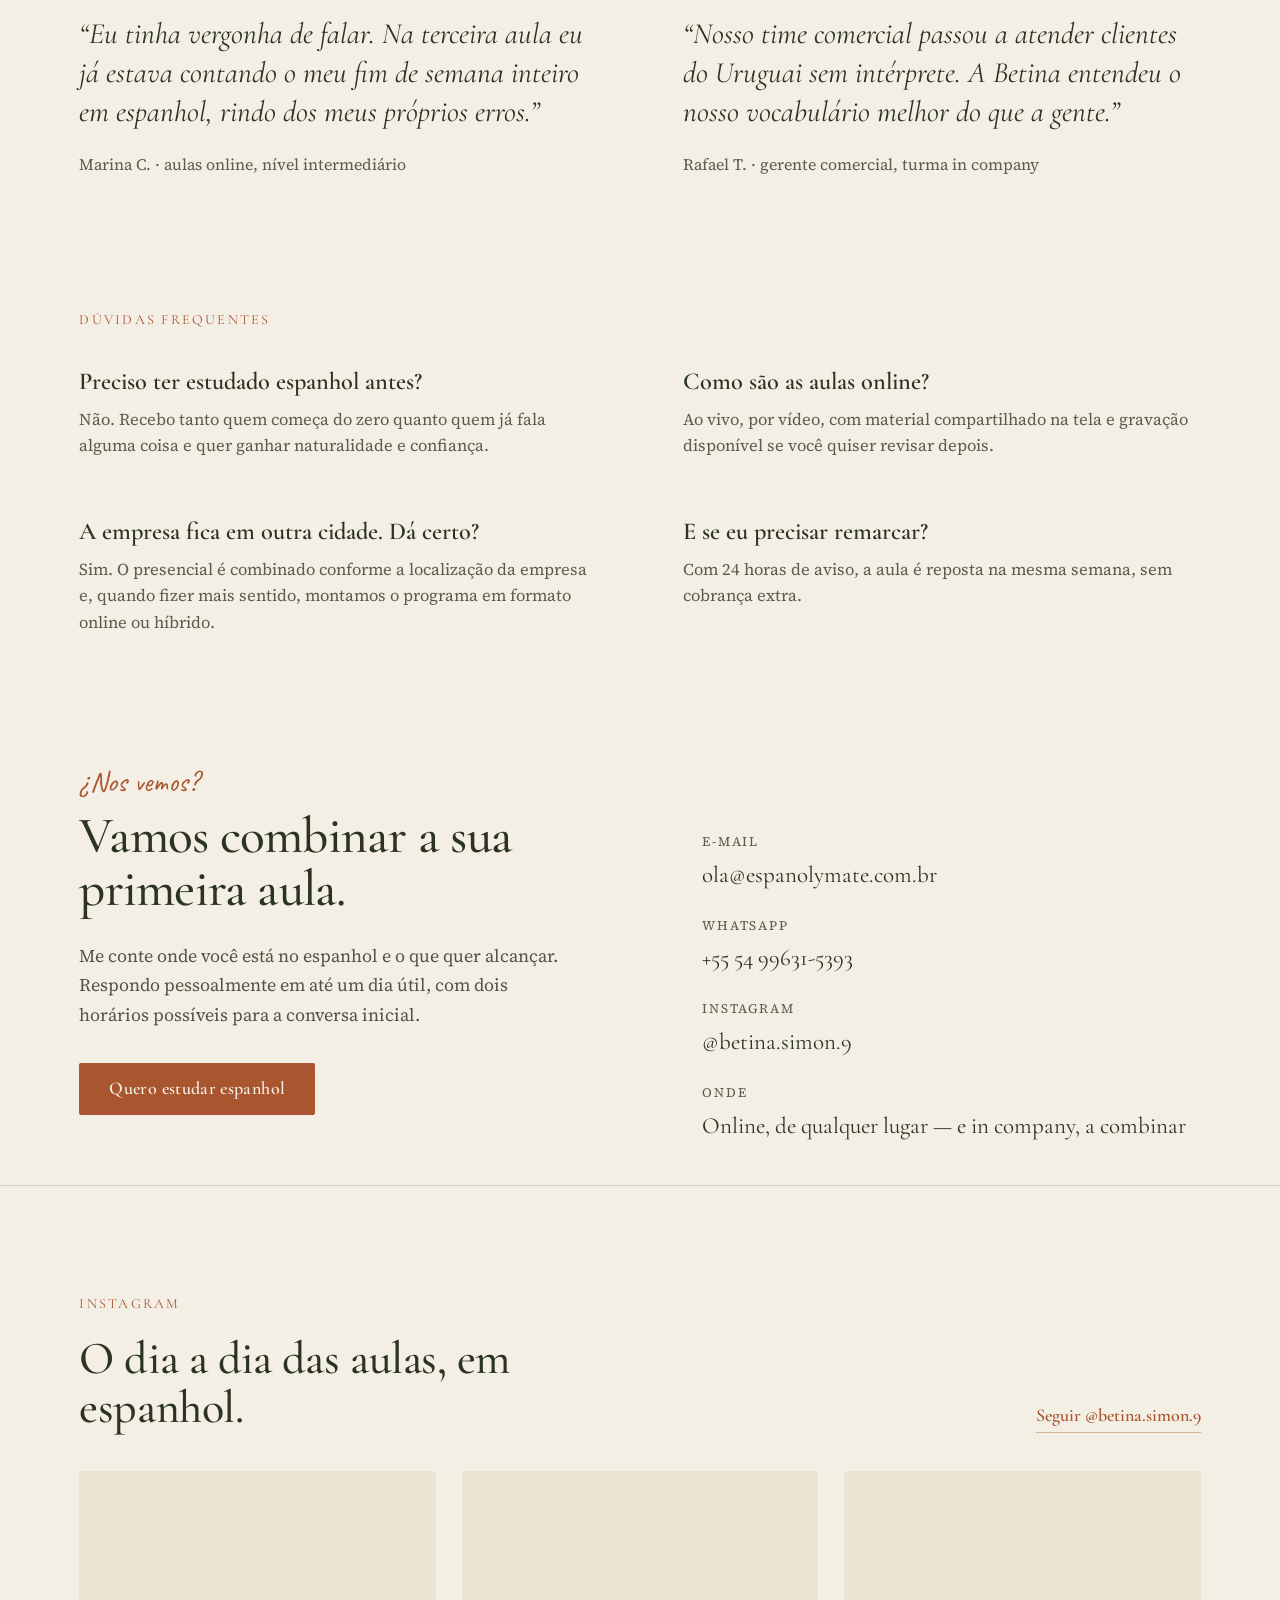
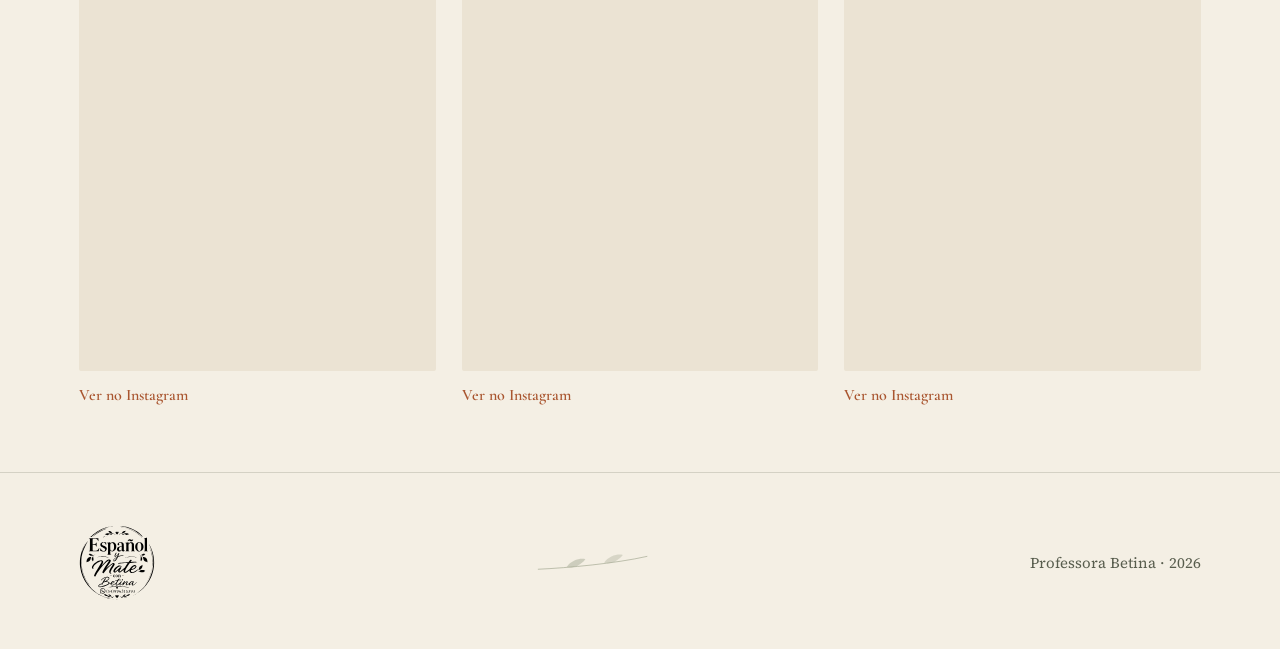
==== commit 98f51ae9: "Arruma o final da página, revisa a redação e acelera o carregamento Instagram (final da página) - Tr" ====
--- a/index.html
+++ b/index.html
@@ -25,7 +25,11 @@
 
 <link rel="preconnect" href="https://fonts.googleapis.com">
 <link rel="preconnect" href="https://fonts.gstatic.com" crossorigin>
-<link rel="stylesheet" href="https://fonts.googleapis.com/css2?family=Cormorant+Garamond:ital,wght@0,400;0,500;0,600;1,400;1,500&family=Caveat:wght@400;600&family=Source+Serif+4:ital,wght@0,400;0,600;1,400&display=swap">
+<!-- FONTES: carregadas sem travar o desenho da página. Se o Google Fonts estiver
+     lento ou bloqueado (acontece em rede de empresa), o site aparece do mesmo
+     jeito, com as fontes de reserva, em vez de ficar em branco esperando. -->
+<link id="fonte-google" rel="preload" as="style" href="https://fonts.googleapis.com/css2?family=Cormorant+Garamond:ital,wght@0,400;0,500;0,600;1,400;1,500&family=Caveat&family=Source+Serif+4:ital,wght@0,400;1,400&display=swap">
+<noscript><link rel="stylesheet" href="https://fonts.googleapis.com/css2?family=Cormorant+Garamond:ital,wght@0,400;0,500;0,600;1,400;1,500&family=Caveat&family=Source+Serif+4:ital,wght@0,400;1,400&display=swap"></noscript>
 <link rel="stylesheet" href="/assets/css/styles.css">
 <script src="/assets/js/main.js" defer></script>
 </head>
@@ -74,7 +78,7 @@
     <div class="hero-text">
       <p class="script script-hero">¡Hola! Que bom te ver por aqui.</p>
       <h1 class="hero-title">Espanhol que se aprende<br><em>conversando</em> — e com a cuia na mão.</h1>
-      <p class="hero-lead">Aulas online e programas corporativos in company com a professora Betina. Uma hora por semana que parece uma boa conversa — com método, correção cuidadosa e progresso que você escuta.</p>
+      <p class="hero-lead">Aulas online e programas in company com a professora Betina. Encontros que parecem uma boa conversa — com método, correção cuidadosa e progresso que você escuta.</p>
       <div class="hero-actions">
         <a class="btn" href="#contato">Quero estudar espanhol</a>
         <a class="link-underline link-olive" href="#metodo">Ver como funciona</a>
@@ -109,8 +113,8 @@
       <!-- TEXTO PROVISÓRIO: descrição genérica, sem formação, tempo de experiência ou cidade.
            A professora deve adaptar com os dados reais antes de publicar (ver PERSONALIZAR.md). -->
       <p class="body-lg">Sou a Betina, professora de espanhol. Dou aula para quem quer viajar, morar fora, negociar com clientes de outros países ou simplesmente voltar a estudar algo por prazer.</p>
-      <p class="body-lg">Comecei a chamar o meu trabalho de <em>Español y Mate</em> porque as minhas melhores aulas sempre aconteceram assim: cuia na mesa, erro corrigido sem susto e assunto de verdade. Aprender um idioma é um encontro humano — a gramática vem no meio da conversa, no tempo de cada aluno.</p>
-      <p class="body-lg">Atendo alunos no online, de onde eles estiverem, e equipes em empresas no formato in company, com material próprio e devolutiva escrita depois de cada encontro.</p>
+      <p class="body-lg">Comecei a chamar o meu trabalho de <em lang="es">Español y Mate</em> porque as minhas melhores aulas sempre aconteceram assim: cuia na mesa, erro corrigido sem susto e assunto de verdade. Aprender um idioma é um encontro humano — a gramática vem no meio da conversa, no tempo de cada aluno.</p>
+      <p class="body-lg">Atendo alunos online, de onde eles estiverem, e equipes de empresas no formato in company, com material próprio e devolutiva escrita depois de cada encontro.</p>
       <p class="script script-sobre">Te espero na próxima ronda.</p>
     </div>
   </section>
@@ -124,11 +128,11 @@
           <span class="oferta-num">01</span>
           <h3 class="h3">Aulas online</h3>
         </div>
-        <p class="oferta-desc">Encontros ao vivo on-line ou presenciais na empresa, no seu horário. Plano de estudo próprio, aprendizado e conversa desde a primeira aula.</p>
+        <p class="oferta-desc">Encontros ao vivo, no seu horário, de onde você estiver. Plano de estudo individual, com conversa em espanhol desde a primeira aula.</p>
         <ul class="lista">
           <li><span aria-hidden="true">—</span>Espanhol geral, conversação e pronúncia</li>
           <li><span aria-hidden="true">—</span>Preparação para DELE, CELU e entrevistas, com simulados</li>
-          <li><span aria-hidden="true">—</span>Pacotes semanais ou duas vezes por semana</li>
+          <li><span aria-hidden="true">—</span>Encontros uma ou duas vezes por semana</li>
         </ul>
         <a class="link-underline" href="#contato">Reservar uma conversa inicial</a>
       </article>
@@ -140,9 +144,9 @@
         <p class="oferta-desc">Programas in company para times que negociam, atendem ou viajam em espanhol. Vou até a empresa, com turmas organizadas por nível e acompanhamento personalizado.</p>
         <ul class="lista">
           <li><span aria-hidden="true">—</span>Diagnóstico de nível de toda a equipe</li>
-          <li><span aria-hidden="true">—</span>Turmas personalizadas de acordo com as necessidades da empresa</li>
+          <li><span aria-hidden="true">—</span>Turmas montadas conforme a necessidade da empresa</li>
           <li><span aria-hidden="true">—</span>Vocabulário do setor: comercial, jurídico, técnico</li>
-          <li><span aria-hidden="true">—</span>Acompanhamento próximo no desenvolvimento dos estudantes</li>
+          <li><span aria-hidden="true">—</span>Acompanhamento próximo do desenvolvimento de cada aluno</li>
         </ul>
         <a class="link-underline" href="#contato">Pedir uma proposta para a empresa</a>
       </article>
@@ -196,6 +200,9 @@
 
   <section class="section section-alunos" id="alunos">
     <p class="kicker">Alunos</p>
+    <!-- DEPOIMENTOS: vieram do design de aprovação e precisam ser confirmados.
+         Se não forem reais, troque pelos verdadeiros ou retire a seção inteira
+         (ver PERSONALIZAR.md). -->
     <div class="grid-2 grid-alunos">
       <blockquote class="depoimento">
         <p>“Eu tinha vergonha de falar. Na terceira aula eu já estava contando o meu fim de semana inteiro em espanhol, rindo dos meus próprios erros.”</p>
@@ -213,7 +220,7 @@
     <div class="faq">
       <div class="faq-item">
         <h3 class="h3-sm">Preciso ter estudado espanhol antes?</h3>
-        <p>Não. Recebo tanto quem começa do zero quanto quem já fala e quer perder o sotaque de improviso.</p>
+        <p>Não. Recebo tanto quem começa do zero quanto quem já fala alguma coisa e quer ganhar naturalidade e confiança.</p>
       </div>
       <div class="faq-item">
         <h3 class="h3-sm">Como são as aulas online?</h3>
@@ -225,14 +232,14 @@
       </div>
       <div class="faq-item">
         <h3 class="h3-sm">E se eu precisar remarcar?</h3>
-        <p>Com 24 horas de aviso a aula é reposta na mesma semana, sem cobrança extra.</p>
+        <p>Com 24 horas de aviso, a aula é reposta na mesma semana, sem cobrança extra.</p>
       </div>
     </div>
   </section>
 
   <section class="section section-contato" id="contato">
     <div class="contato-text">
-      <p class="script script-hero">¿Nos vemos?</p>
+      <p class="script script-hero" lang="es">¿Nos vemos?</p>
       <h2 class="h2 h2-contato">Vamos combinar a sua primeira aula.</h2>
       <p class="contato-lead">Me conte onde você está no espanhol e o que quer alcançar. Respondo pessoalmente em até um dia útil, com dois horários possíveis para a conversa inicial.</p>
       <!-- E-MAIL: trocar pelo endereço real antes de publicar (ver PERSONALIZAR.md) -->
@@ -266,87 +273,56 @@
         <p class="kicker" id="instagram-titulo">Instagram</p>
         <h2 class="h2 h2-instagram">O dia a dia das aulas, em espanhol.</h2>
       </div>
-      <div class="insta-head-acoes">
-        <a class="link-underline insta-perfil" href="https://www.instagram.com/betina.simon.9" target="_blank" rel="noopener">Seguir @betina.simon.9</a>
-        <div class="insta-setas">
-          <button class="insta-seta insta-seta-prev" id="insta-prev" type="button" aria-controls="insta-track" aria-label="Ver os posts anteriores">
-            <svg viewBox="0 0 24 24" width="22" height="22" aria-hidden="true" focusable="false">
-              <path d="M15 5 L8 12 L15 19" fill="none" stroke="currentColor" stroke-width="1.6" stroke-linecap="round" stroke-linejoin="round"/>
+      <a class="link-underline insta-perfil" href="https://www.instagram.com/betina.simon.9" target="_blank" rel="noopener">Seguir @betina.simon.9</a>
+    </div>
+
+    <ul class="insta-grid">
+      <li class="insta-item" data-post="https://www.instagram.com/reel/DGa4V3hxFPY/">
+        <!-- POST 1: o endereço está no data-post da linha de cima. Para trocar,
+             cole outro link do Instagram ali (ver PERSONALIZAR.md). -->
+        <a class="insta-post" href="https://www.instagram.com/reel/DGa4V3hxFPY/" target="_blank" rel="noopener" aria-label="Ver a publicação 1 no Instagram de @betina.simon.9">
+          <span class="insta-thumb">
+            <svg class="insta-glifo" viewBox="0 0 24 24" aria-hidden="true" focusable="false">
+              <rect x="3.2" y="3.2" width="17.6" height="17.6" rx="5" fill="none" stroke="currentColor" stroke-width="1.2"/>
+              <circle cx="12" cy="12" r="4.1" fill="none" stroke="currentColor" stroke-width="1.2"/>
+              <circle cx="17.1" cy="6.9" r="1.05" fill="currentColor"/>
             </svg>
-          </button>
-          <button class="insta-seta insta-seta-next" id="insta-next" type="button" aria-controls="insta-track" aria-label="Ver os próximos posts">
-            <svg viewBox="0 0 24 24" width="22" height="22" aria-hidden="true" focusable="false">
-              <path d="M9 5 L16 12 L9 19" fill="none" stroke="currentColor" stroke-width="1.6" stroke-linecap="round" stroke-linejoin="round"/>
-            </svg>
-          </button>
-        </div>
-      </div>
-    </div>
-
-    <div class="insta-carrossel">
-      <ul class="insta-track" id="insta-track" tabindex="0" role="region" aria-label="Posts do Instagram — role para o lado para ver mais">
-      <li class="insta-item">
-        <!-- POST 1: trocar o href pelo link do post real e a imagem por um print/foto dele -->
-        <a class="insta-post" href="https://www.instagram.com/betina.simon.9" target="_blank" rel="noopener">
-          <span class="insta-thumb">
-            <img src="/assets/img/instagram/post-exemplo.svg" alt="" width="600" height="600" loading="lazy" decoding="async">
+            <span class="insta-thumb-texto">Publicação no Instagram</span>
           </span>
-          <span class="insta-legenda">Post de exemplo 1 — trocar imagem e link</span>
-          <span class="insta-ver" aria-hidden="true">Ver no Instagram</span>
+          <span class="insta-ver">Ver no Instagram</span>
         </a>
       </li>
-      <li class="insta-item">
-        <!-- POST 2: trocar o href pelo link do post real e a imagem por um print/foto dele -->
-        <a class="insta-post" href="https://www.instagram.com/betina.simon.9" target="_blank" rel="noopener">
+      <li class="insta-item" data-post="https://www.instagram.com/p/DFGk_b2SzQl/">
+        <!-- POST 2: o endereço está no data-post da linha de cima. Para trocar,
+             cole outro link do Instagram ali (ver PERSONALIZAR.md). -->
+        <a class="insta-post" href="https://www.instagram.com/p/DFGk_b2SzQl/" target="_blank" rel="noopener" aria-label="Ver a publicação 2 no Instagram de @betina.simon.9">
           <span class="insta-thumb">
-            <img src="/assets/img/instagram/post-exemplo.svg" alt="" width="600" height="600" loading="lazy" decoding="async">
+            <svg class="insta-glifo" viewBox="0 0 24 24" aria-hidden="true" focusable="false">
+              <rect x="3.2" y="3.2" width="17.6" height="17.6" rx="5" fill="none" stroke="currentColor" stroke-width="1.2"/>
+              <circle cx="12" cy="12" r="4.1" fill="none" stroke="currentColor" stroke-width="1.2"/>
+              <circle cx="17.1" cy="6.9" r="1.05" fill="currentColor"/>
+            </svg>
+            <span class="insta-thumb-texto">Publicação no Instagram</span>
           </span>
-          <span class="insta-legenda">Post de exemplo 2 — trocar imagem e link</span>
-          <span class="insta-ver" aria-hidden="true">Ver no Instagram</span>
+          <span class="insta-ver">Ver no Instagram</span>
         </a>
       </li>
-      <li class="insta-item">
-        <!-- POST 3: trocar o href pelo link do post real e a imagem por um print/foto dele -->
-        <a class="insta-post" href="https://www.instagram.com/betina.simon.9" target="_blank" rel="noopener">
+      <li class="insta-item" data-post="https://www.instagram.com/p/CYFNL9JvnFH/">
+        <!-- POST 3: o endereço está no data-post da linha de cima. Para trocar,
+             cole outro link do Instagram ali (ver PERSONALIZAR.md). -->
+        <a class="insta-post" href="https://www.instagram.com/p/CYFNL9JvnFH/" target="_blank" rel="noopener" aria-label="Ver a publicação 3 no Instagram de @betina.simon.9">
           <span class="insta-thumb">
-            <img src="/assets/img/instagram/post-exemplo.svg" alt="" width="600" height="600" loading="lazy" decoding="async">
+            <svg class="insta-glifo" viewBox="0 0 24 24" aria-hidden="true" focusable="false">
+              <rect x="3.2" y="3.2" width="17.6" height="17.6" rx="5" fill="none" stroke="currentColor" stroke-width="1.2"/>
+              <circle cx="12" cy="12" r="4.1" fill="none" stroke="currentColor" stroke-width="1.2"/>
+              <circle cx="17.1" cy="6.9" r="1.05" fill="currentColor"/>
+            </svg>
+            <span class="insta-thumb-texto">Publicação no Instagram</span>
           </span>
-          <span class="insta-legenda">Post de exemplo 3 — trocar imagem e link</span>
-          <span class="insta-ver" aria-hidden="true">Ver no Instagram</span>
+          <span class="insta-ver">Ver no Instagram</span>
         </a>
       </li>
-      <li class="insta-item">
-        <!-- POST 4: trocar o href pelo link do post real e a imagem por um print/foto dele -->
-        <a class="insta-post" href="https://www.instagram.com/betina.simon.9" target="_blank" rel="noopener">
-          <span class="insta-thumb">
-            <img src="/assets/img/instagram/post-exemplo.svg" alt="" width="600" height="600" loading="lazy" decoding="async">
-          </span>
-          <span class="insta-legenda">Post de exemplo 4 — trocar imagem e link</span>
-          <span class="insta-ver" aria-hidden="true">Ver no Instagram</span>
-        </a>
-      </li>
-      <li class="insta-item">
-        <!-- POST 5: trocar o href pelo link do post real e a imagem por um print/foto dele -->
-        <a class="insta-post" href="https://www.instagram.com/betina.simon.9" target="_blank" rel="noopener">
-          <span class="insta-thumb">
-            <img src="/assets/img/instagram/post-exemplo.svg" alt="" width="600" height="600" loading="lazy" decoding="async">
-          </span>
-          <span class="insta-legenda">Post de exemplo 5 — trocar imagem e link</span>
-          <span class="insta-ver" aria-hidden="true">Ver no Instagram</span>
-        </a>
-      </li>
-      <li class="insta-item">
-        <!-- POST 6: trocar o href pelo link do post real e a imagem por um print/foto dele -->
-        <a class="insta-post" href="https://www.instagram.com/betina.simon.9" target="_blank" rel="noopener">
-          <span class="insta-thumb">
-            <img src="/assets/img/instagram/post-exemplo.svg" alt="" width="600" height="600" loading="lazy" decoding="async">
-          </span>
-          <span class="insta-legenda">Post de exemplo 6 — trocar imagem e link</span>
-          <span class="insta-ver" aria-hidden="true">Ver no Instagram</span>
-        </a>
-      </li>
-      </ul>
-    </div>
+    </ul>
   </section>
 
 </main>
--- a/assets/css/styles.css
+++ b/assets/css/styles.css
@@ -582,71 +582,56 @@
    -------------------------------------------------------------------------- */
 .site-footer {
   display: flex;
+  align-items: center;
+  justify-content: space-between;
+  gap: clamp(20px, 3vw, 40px);
+  padding: clamp(36px, 4vw, 52px) var(--pad-x) clamp(36px, 4vw, 48px);
+  border-top: 1px solid var(--color-divider);
+}
+.brand-footer { display: block; flex: none; }
+.footer-logo { width: clamp(64px, 6vw, 82px); height: auto; }
+.ornament-footer { width: clamp(88px, 9vw, 120px); opacity: .45; }
+.footer-nota { font-size: 15px; color: var(--ink-78); margin: 0; }
+
+
+/* --------------------------------------------------------------------------
+   13b. Instagram — três posts, linha única no computador
+   -------------------------------------------------------------------------- */
+.section-instagram {
+  border-top: 1px solid var(--color-divider);
+  padding-block: var(--section-gap) clamp(44px, 5vw, 68px);
+}
+.insta-head {
+  display: flex;
   align-items: flex-end;
   justify-content: space-between;
-  gap: clamp(20px, 3vw, 40px);
-  padding: clamp(56px, 6vw, 80px) var(--pad-x) 56px;
-}
-.brand-footer { display: block; flex: none; }
-.footer-logo { width: clamp(104px, 11vw, 136px); height: auto; }
-.ornament-footer { width: clamp(96px, 11vw, 150px); opacity: .45; }
-.footer-nota { font-size: 15px; color: var(--ink-78); margin: 0; }
-
-
-/* --------------------------------------------------------------------------
-   13b. Instagram — carrossel horizontal
-   -------------------------------------------------------------------------- */
-.section-instagram {
-  padding-block: 0 var(--section-gap);
-  border-top: 1px solid var(--color-divider);
-  padding-top: var(--section-gap);
-}
-.insta-head {
-  display: flex;
-  align-items: flex-end;
-  justify-content: space-between;
-  gap: 24px;
+  gap: 16px 32px;
   flex-wrap: wrap;
-  margin-bottom: clamp(28px, 3.4vw, 44px);
-}
-.h2-instagram { max-width: 16ch; margin: 0; }
-.insta-head-acoes {
-  display: flex;
-  align-items: center;
-  gap: 20px;
-  flex: none;
-}
+  max-width: 1180px;
+  margin-bottom: clamp(26px, 3vw, 40px);
+}
+.h2-instagram { max-width: 20ch; margin: 0; }
 .insta-perfil { flex: none; }
-.insta-setas { display: none; gap: 10px; }
-
-.insta-carrossel {
-  position: relative;
-  --insta-gap: clamp(14px, 1.6vw, 22px);
-}
-
-.insta-track {
+
+/* Três colunas onde couberem os 320px mínimos do quadro do Instagram;
+   abaixo disso o navegador reduz para duas e depois para uma. */
+.insta-grid {
   display: grid;
-  grid-auto-flow: column;
-  grid-auto-columns: calc((100% - 2 * var(--insta-gap)) / 3);
-  gap: var(--insta-gap);
+  grid-template-columns: repeat(auto-fit, minmax(min(100%, 320px), 1fr));
+  gap: clamp(18px, 2vw, 28px);
+  max-width: 1180px;
   margin: 0;
-  padding: 2px 2px 18px;
+  padding: 0;
   list-style: none;
-  overflow-x: auto;
-  overscroll-behavior-x: contain;
-  scroll-snap-type: x mandatory;
-  scroll-behavior: smooth;
-  -webkit-overflow-scrolling: touch;
-  scrollbar-width: thin;
-  scrollbar-color: var(--olive-line) transparent;
-}
-.insta-track::-webkit-scrollbar { height: 6px; }
-.insta-track::-webkit-scrollbar-track { background: transparent; }
-.insta-track::-webkit-scrollbar-thumb {
-  background: var(--olive-line);
-  border-radius: 6px;
-}
-.insta-item { scroll-snap-align: start; }
+}
+.insta-item {
+  display: flex;
+  flex-direction: column;
+  gap: 12px;
+  min-width: 0;
+  /* Sozinho numa coluna larga, o cartão não vira um pôster */
+  max-width: 400px;
+}
 
 .insta-post {
   display: flex;
@@ -655,59 +640,56 @@
   height: 100%;
   color: var(--ink);
 }
+
+/* Quadro do post: mesma proporção nos três, para a linha ficar reta */
+.insta-embed,
 .insta-thumb {
-  display: block;
   position: relative;
+  width: 100%;
+  aspect-ratio: 5 / 7;
   border-radius: 2px;
   overflow: hidden;
   background: var(--paper-2);
-  aspect-ratio: 1 / 1;
-}
-.insta-thumb img {
+}
+.insta-embed iframe {
+  position: absolute;
+  inset: 0;
   width: 100%;
   height: 100%;
-  object-fit: cover;
-  transition: transform .35s ease, opacity .25s ease;
-}
-.insta-post:hover .insta-thumb img,
-.insta-post:focus-visible .insta-thumb img { transform: scale(1.04); }
-
-.insta-legenda {
-  font-size: 16px;
-  line-height: 1.45;
-  color: var(--ink-78);
-}
+  border: 0;
+}
+
+/* Cartão que aparece antes de o quadro carregar — e para quem está sem
+   JavaScript. Nunca fica um buraco vazio na página. */
+.insta-thumb {
+  display: flex;
+  flex-direction: column;
+  align-items: center;
+  justify-content: center;
+  gap: 14px;
+  border: 1px solid var(--olive-line);
+  color: var(--olive);
+  text-align: center;
+  transition: background-color .18s ease;
+}
+.insta-glifo { width: 38px; height: 38px; opacity: .5; }
+.insta-thumb-texto {
+  font-size: 15px;
+  color: var(--ink-76);
+  max-width: 22ch;
+}
+.insta-post:hover .insta-thumb { background: var(--color-accent-2-100); }
+
 .insta-ver {
   font-family: var(--font-heading);
   font-weight: 600;
   font-size: 16px;
   color: var(--terra);
   margin-top: auto;
-  padding-top: 4px;
-}
-.insta-post:hover .insta-ver { color: var(--color-accent-700); }
-
-/* Setas — só no desktop, onde não existe o gesto de arrastar */
-.insta-seta {
-  display: flex;
-  align-items: center;
-  justify-content: center;
-  width: 46px;
-  height: 46px;
-  padding: 0;
-  border: 1px solid var(--olive-line);
-  border-radius: 50%;
-  background: var(--paper);
-  color: var(--olive);
-  cursor: pointer;
-  transition: background .18s ease, color .18s ease, opacity .18s ease;
-}
-.insta-seta:hover:not(:disabled) { background: var(--color-accent-2-100); color: var(--ink); }
-.insta-seta:disabled { opacity: .3; cursor: default; }
-
-@media (min-width: 961px) {
-  .insta-setas { display: flex; }
-}
+}
+.insta-ver-link { display: block; }
+.insta-post:hover .insta-ver,
+.insta-ver-link:hover { color: var(--color-accent-700); }
 
 /* ==========================================================================
    14. Responsivo
@@ -781,9 +763,9 @@
   .grid-2 { grid-template-columns: 1fr; }
   .paraquem { grid-template-columns: repeat(2, 1fr); }
 
-  .insta-track { grid-auto-columns: 46%; }
+  /* Do tablet para baixo os posts ficam um abaixo do outro */
+  .insta-grid { grid-template-columns: minmax(0, 400px); }
   .insta-head { align-items: flex-start; flex-direction: column; }
-  .insta-head-acoes { width: 100%; justify-content: space-between; }
   .faq { grid-template-columns: 1fr; }
 
   .section-contato { grid-template-columns: 1fr; }
@@ -804,8 +786,6 @@
 
   .paraquem { grid-template-columns: 1fr; }
   .passos { grid-template-columns: 1fr; gap: 32px; }
-
-  .insta-track { grid-auto-columns: 76%; }
 
   .section-contato .btn { width: 100%; }
 
@@ -817,6 +797,10 @@
   .ornament-footer { order: 3; }
 }
 
+@media (max-width: 400px) {
+  .insta-grid { margin-inline: -8px; }
+}
+
 @media (max-width: 380px) {
   .brand-logo { width: 36px; }
   .brand-word { font-size: 19px; }
@@ -826,7 +810,7 @@
 
 /* Impressão */
 @media print {
-  .site-header, .nav-toggle, .nav-backdrop, .skip-link, .ornament, .insta-setas { display: none !important; }
+  .site-header, .nav-toggle, .nav-backdrop, .skip-link, .ornament { display: none !important; }
   body { background: #fff; }
   .section, .hero { padding-inline: 0; }
 }
@@ -834,7 +818,6 @@
 /* Respeito à preferência de menos movimento */
 @media (prefers-reduced-motion: reduce) {
   html { scroll-behavior: auto; }
-  .insta-track { scroll-behavior: auto; }
   *, *::before, *::after {
     animation-duration: .01ms !important;
     animation-iteration-count: 1 !important;
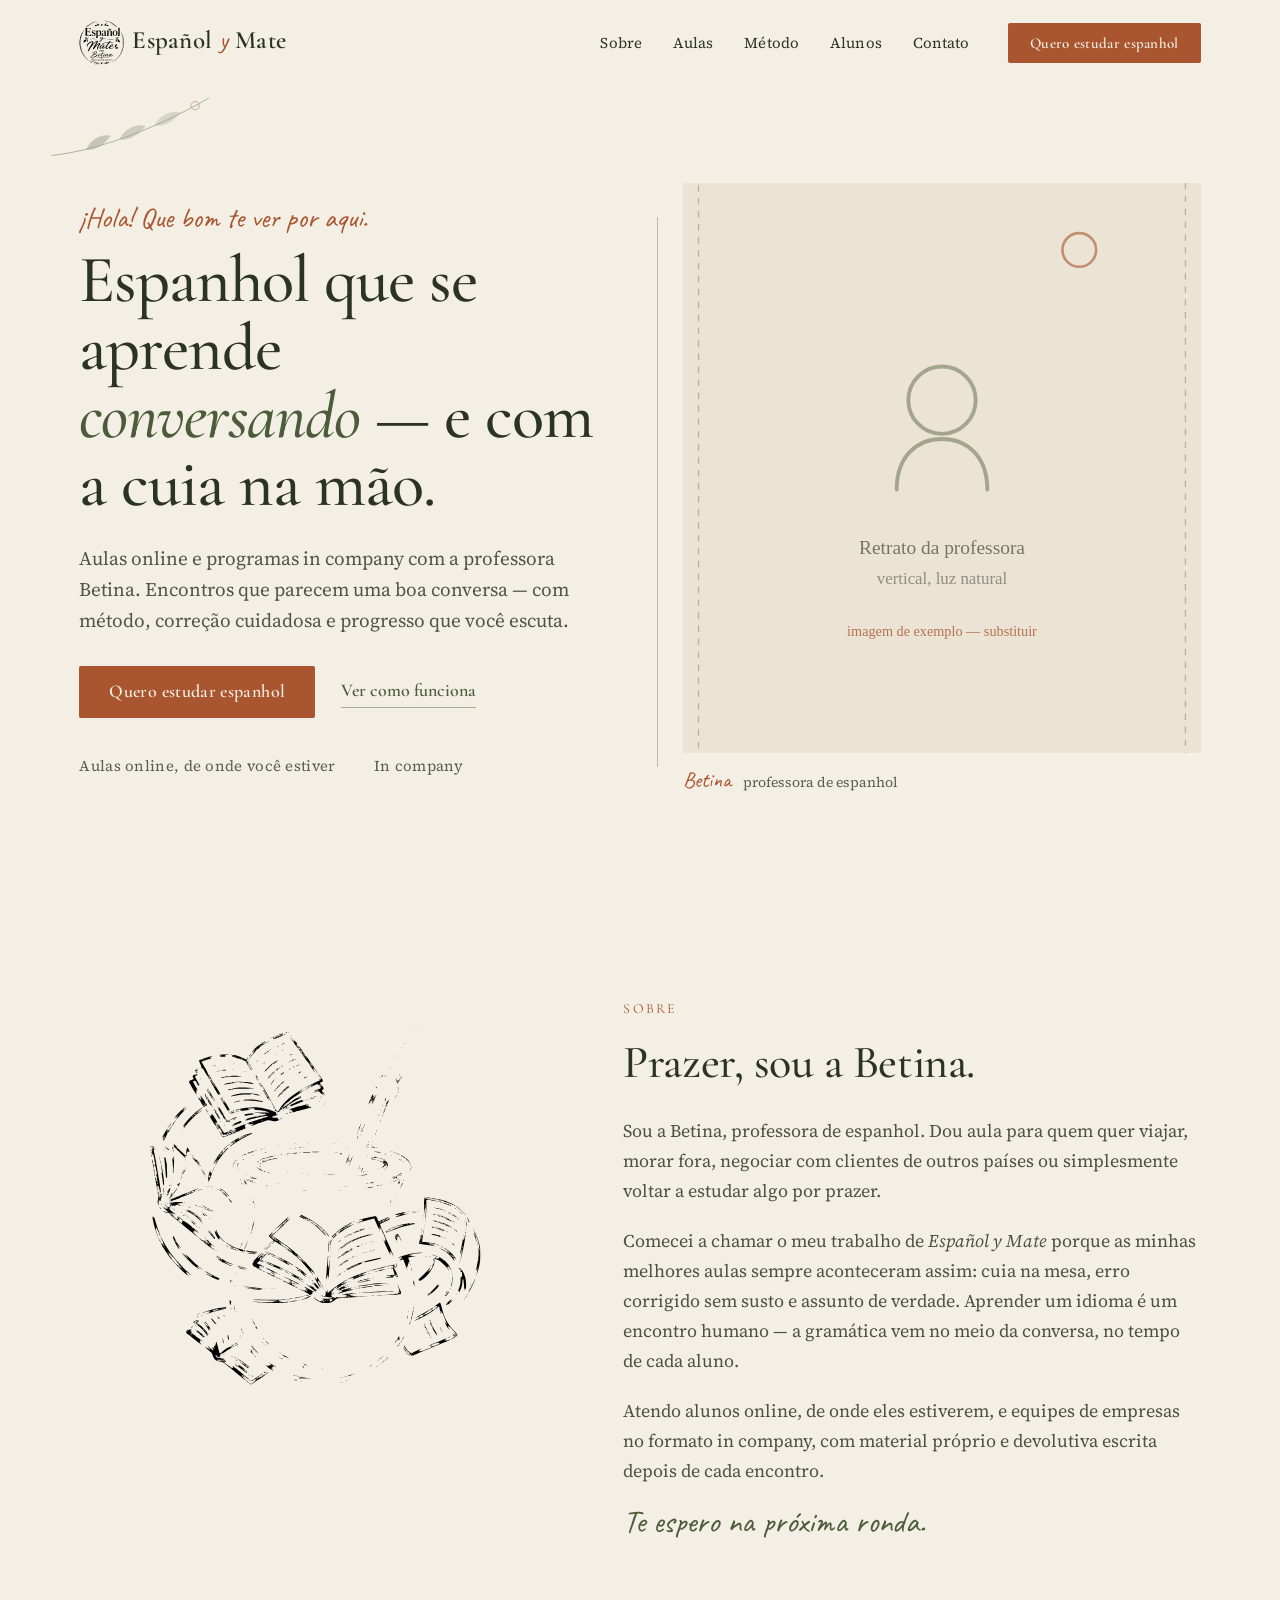
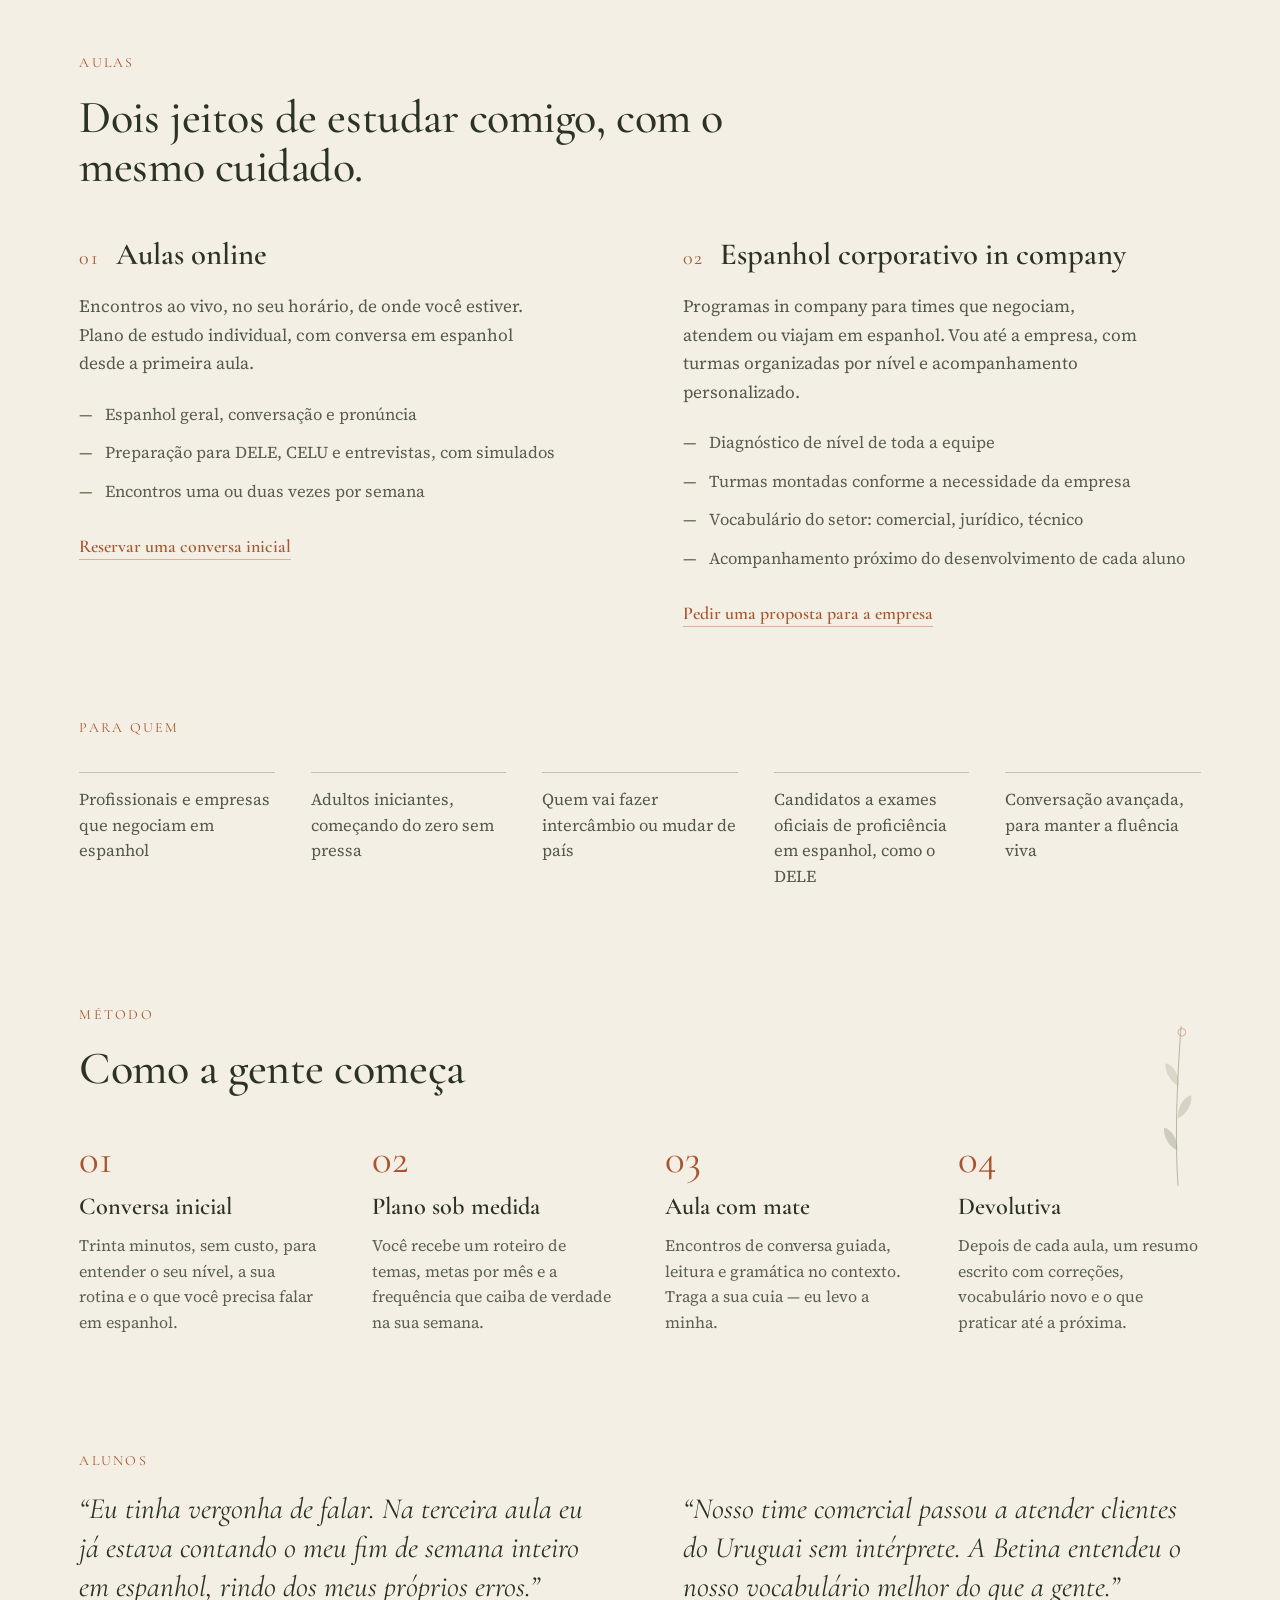
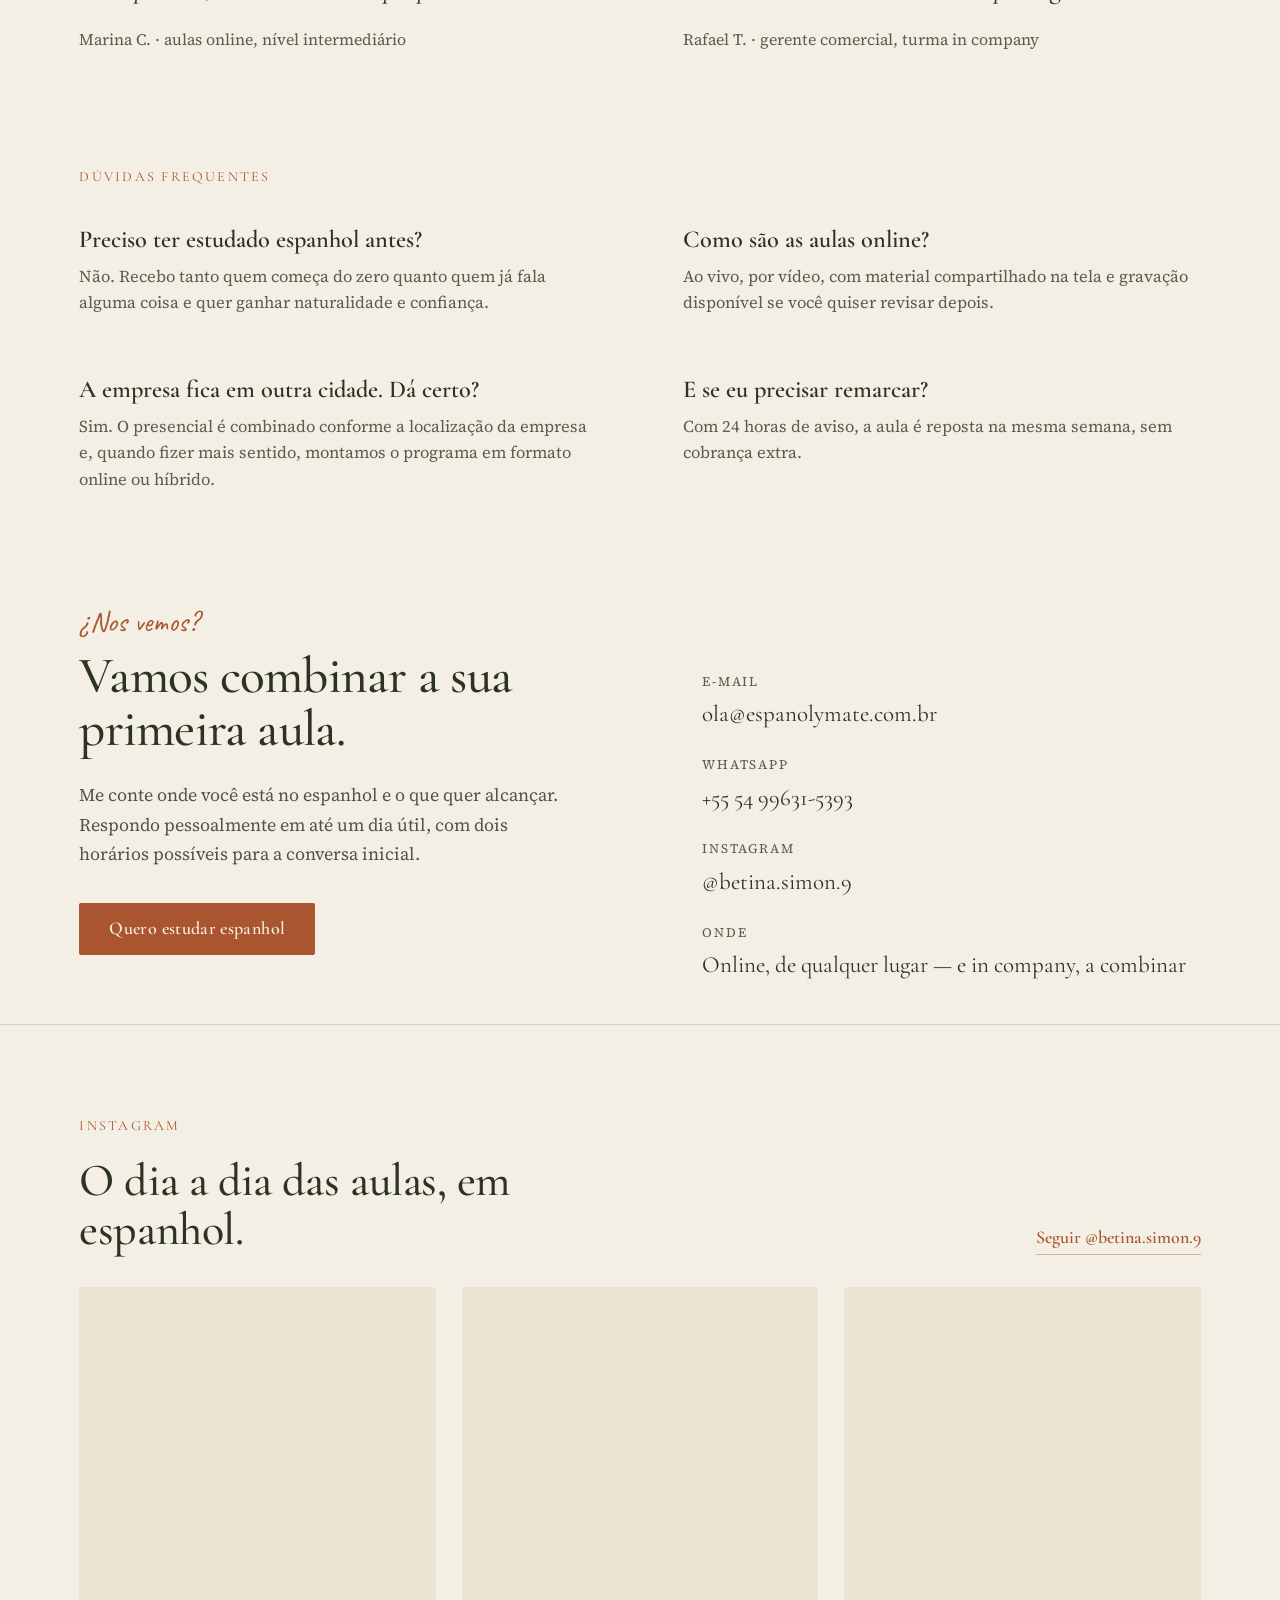
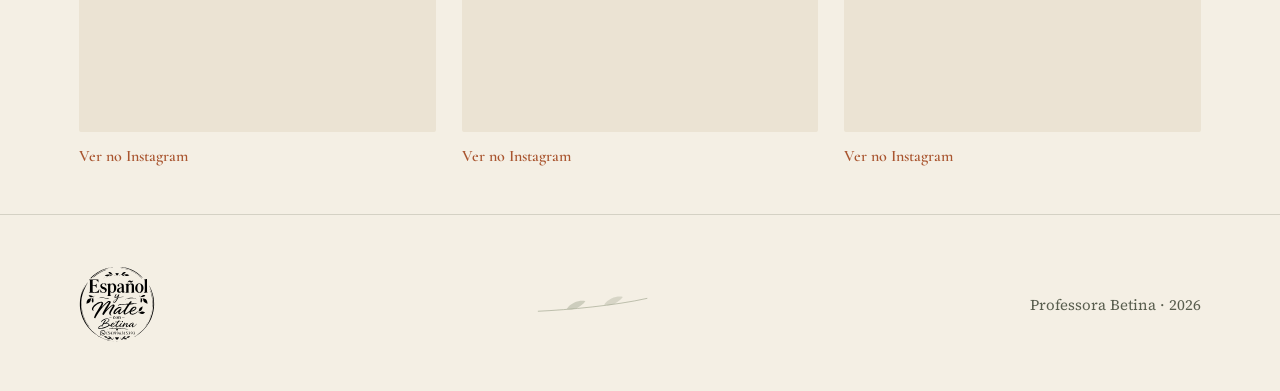
==== commit ad37ae27: "Cada seção cabe numa tela; ilustração da cuia; CTA vai para o WhatsApp Seções na altura da tela (PC)" ====
--- a/index.html
+++ b/index.html
@@ -104,7 +104,7 @@
   <section class="section section-sobre" id="sobre">
     <figure class="sobre-figure">
       <div class="frame frame-sobre">
-        <img src="/assets/img/ambiente-aula.svg" alt="Mesa de estudo com cuia de chimarrão e cadernos" width="900" height="720" loading="lazy" decoding="async">
+        <img src="/assets/img/cuia_site1.svg" alt="Ilustração de uma cuia de chimarrão cercada de livros abertos" width="1243" height="1247" loading="lazy" decoding="async">
       </div>
     </figure>
     <div class="sobre-text">
@@ -242,8 +242,7 @@
       <p class="script script-hero" lang="es">¿Nos vemos?</p>
       <h2 class="h2 h2-contato">Vamos combinar a sua primeira aula.</h2>
       <p class="contato-lead">Me conte onde você está no espanhol e o que quer alcançar. Respondo pessoalmente em até um dia útil, com dois horários possíveis para a conversa inicial.</p>
-      <!-- E-MAIL: trocar pelo endereço real antes de publicar (ver PERSONALIZAR.md) -->
-      <a class="btn" href="mailto:ola@espanolymate.com.br?subject=Quero%20estudar%20espanhol">Quero estudar espanhol</a>
+      <a class="btn" href="https://wa.me/5554996315393?text=Ol%C3%A1%2C%20Betina!%20Vim%20pelo%20site%20e%20quero%20saber%20mais%20sobre%20as%20aulas%20de%20espanhol." target="_blank" rel="noopener">Quero estudar espanhol</a>
     </div>
 
     <address class="contato-dados">
@@ -277,10 +276,10 @@
     </div>
 
     <ul class="insta-grid">
-      <li class="insta-item" data-post="https://www.instagram.com/reel/DGa4V3hxFPY/">
+      <li class="insta-item" data-post="https://www.instagram.com/p/DQCnnm-kXRw/">
         <!-- POST 1: o endereço está no data-post da linha de cima. Para trocar,
              cole outro link do Instagram ali (ver PERSONALIZAR.md). -->
-        <a class="insta-post" href="https://www.instagram.com/reel/DGa4V3hxFPY/" target="_blank" rel="noopener" aria-label="Ver a publicação 1 no Instagram de @betina.simon.9">
+        <a class="insta-post" href="https://www.instagram.com/p/DQCnnm-kXRw/" target="_blank" rel="noopener" aria-label="Ver a publicação 1 no Instagram de @betina.simon.9">
           <span class="insta-thumb">
             <svg class="insta-glifo" viewBox="0 0 24 24" aria-hidden="true" focusable="false">
               <rect x="3.2" y="3.2" width="17.6" height="17.6" rx="5" fill="none" stroke="currentColor" stroke-width="1.2"/>
--- a/assets/css/styles.css
+++ b/assets/css/styles.css
@@ -44,8 +44,8 @@
   /* Ritmo horizontal e vertical — fluido, chegando aos valores do design
      (88px de margem, 120px entre blocos) nas telas grandes */
   --pad-x: clamp(20px, 6.2vw, 88px);
-  --section-gap: clamp(64px, 8.4vw, 120px);
-  --header-h: 78px;
+  --section-gap: min(clamp(64px, 8.4vw, 120px), 10vh);
+  --header-h: 90px;
 }
 
 /* --------------------------------------------------------------------------
@@ -307,8 +307,8 @@
   grid-template-columns: minmax(0, 1.02fr) minmax(0, .98fr);
   gap: clamp(40px, 5vw, 72px);
   align-items: center;
-  min-height: calc(100vh - var(--header-h));
-  padding: 0 var(--pad-x) clamp(48px, 5vw, 64px);
+  min-height: calc(100svh - var(--header-h));
+  padding: 0 var(--pad-x) min(clamp(48px, 5vw, 64px), 5vh);
   position: relative;
 }
 .ornament-hero {
@@ -320,7 +320,7 @@
 }
 .hero-text {
   max-width: 660px;
-  padding-top: 56px;
+  padding-top: min(56px, 5vh);
 }
 .hero-title {
   font-family: var(--font-heading);
@@ -336,7 +336,7 @@
   font-size: clamp(17px, 1.5vw, 20px);
   line-height: 1.6;
   max-width: 540px;
-  margin: 0 0 34px;
+  margin: 0 0 min(34px, 3.4vh);
   color: var(--ink-82);
   text-wrap: pretty;
 }
@@ -345,7 +345,7 @@
   align-items: center;
   flex-wrap: wrap;
   gap: clamp(18px, 2vw, 26px);
-  margin-bottom: 44px;
+  margin-bottom: min(44px, 4vh);
 }
 .hero-facts {
   display: flex;
@@ -370,7 +370,7 @@
   width: 1px;
   background: rgba(76, 91, 57, .35);
 }
-.frame-portrait { height: clamp(380px, 46vw, 600px); }
+.frame-portrait { height: min(clamp(380px, 46vw, 600px), calc(100vh - 330px)); }
 .hero-caption {
   display: flex;
   align-items: baseline;
@@ -393,16 +393,21 @@
   padding-block: var(--section-gap);
 }
 .sobre-figure { margin: 0; min-width: 0; }
-.frame-sobre { height: clamp(320px, 34vw, 460px); }
+.frame-sobre {
+  height: min(clamp(320px, 34vw, 460px), calc(100vh - 420px));
+  background: transparent;
+}
+.frame-sobre img { object-fit: contain; }
 .sobre-text { max-width: 620px; padding-top: 12px; }
-.sobre-text .body-lg:last-of-type { margin-bottom: 26px; }
+.sobre-text .body-lg { margin-bottom: min(20px, 2.2vh); }
+.sobre-text .body-lg:last-of-type { margin-bottom: min(26px, 2.6vh); }
 .sobre-text em { font-style: italic; }
 
 /* --------------------------------------------------------------------------
    7. Aulas
    -------------------------------------------------------------------------- */
 .section-aulas { padding-block: 24px var(--section-gap); }
-.h2-aulas { max-width: 820px; margin-bottom: clamp(40px, 4.5vw, 64px); }
+.h2-aulas { max-width: 820px; margin-bottom: min(clamp(40px, 4.5vw, 64px), 5vh); }
 
 .grid-2 {
   display: grid;
@@ -473,7 +478,7 @@
   width: clamp(34px, 3.6vw, 52px);
   opacity: .45;
 }
-.h2-metodo { max-width: 760px; margin-bottom: clamp(40px, 4.5vw, 64px); }
+.h2-metodo { max-width: 760px; margin-bottom: min(clamp(40px, 4.5vw, 64px), 5vh); }
 .passos {
   display: grid;
   grid-template-columns: repeat(4, 1fr);
@@ -599,7 +604,7 @@
    -------------------------------------------------------------------------- */
 .section-instagram {
   border-top: 1px solid var(--color-divider);
-  padding-block: var(--section-gap) clamp(44px, 5vw, 68px);
+  padding-block: var(--section-gap) min(clamp(44px, 5vw, 68px), 5vh);
 }
 .insta-head {
   display: flex;
@@ -608,7 +613,7 @@
   gap: 16px 32px;
   flex-wrap: wrap;
   max-width: 1180px;
-  margin-bottom: clamp(26px, 3vw, 40px);
+  margin-bottom: min(clamp(26px, 3vw, 40px), 3.5vh);
 }
 .h2-instagram { max-width: 20ch; margin: 0; }
 .insta-perfil { flex: none; }
@@ -647,6 +652,7 @@
   position: relative;
   width: 100%;
   aspect-ratio: 5 / 7;
+  max-height: clamp(300px, calc(100vh - 455px), 560px);
   border-radius: 2px;
   overflow: hidden;
   background: var(--paper-2);
@@ -749,10 +755,10 @@
     padding-top: clamp(24px, 5vw, 40px);
     padding-bottom: var(--section-gap);
   }
-  .hero-text { padding-top: clamp(56px, 9vw, 72px); max-width: 640px; }
+  .hero-text { padding-top: 20px; max-width: 640px; }
   .hero-figure { padding-top: 8px; max-width: 560px; }
   .hero-rule { display: none; }
-  .frame-portrait { height: clamp(360px, 62vw, 520px); }
+  .frame-portrait { height: clamp(280px, 52vw, 460px); }
   .ornament-hero { width: clamp(110px, 22vw, 160px); }
 
   .section-sobre { grid-template-columns: 1fr; }
@@ -785,7 +791,7 @@
   .hero-facts { flex-direction: column; gap: 8px; }
 
   .paraquem { grid-template-columns: 1fr; }
-  .passos { grid-template-columns: 1fr; gap: 32px; }
+  .passos { grid-template-columns: 1fr; gap: 24px; }
 
   .section-contato .btn { width: 100%; }
 
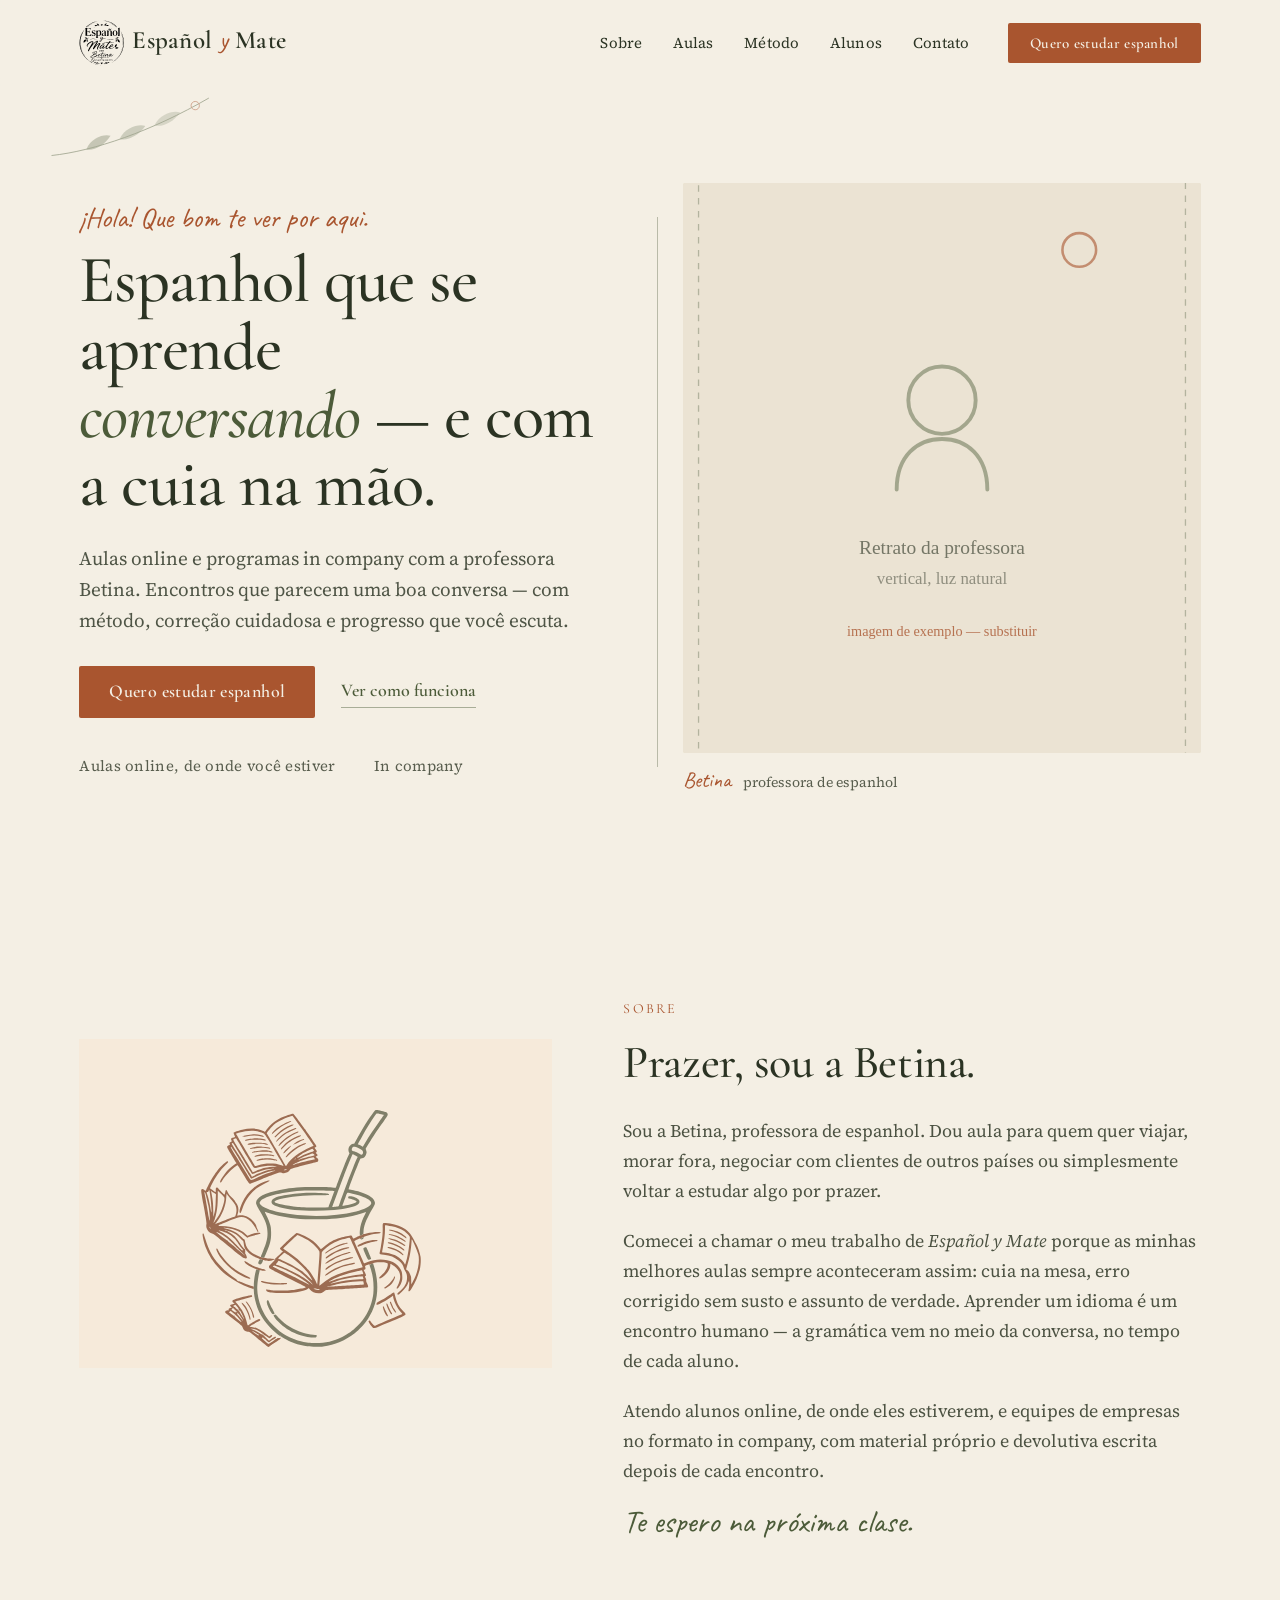
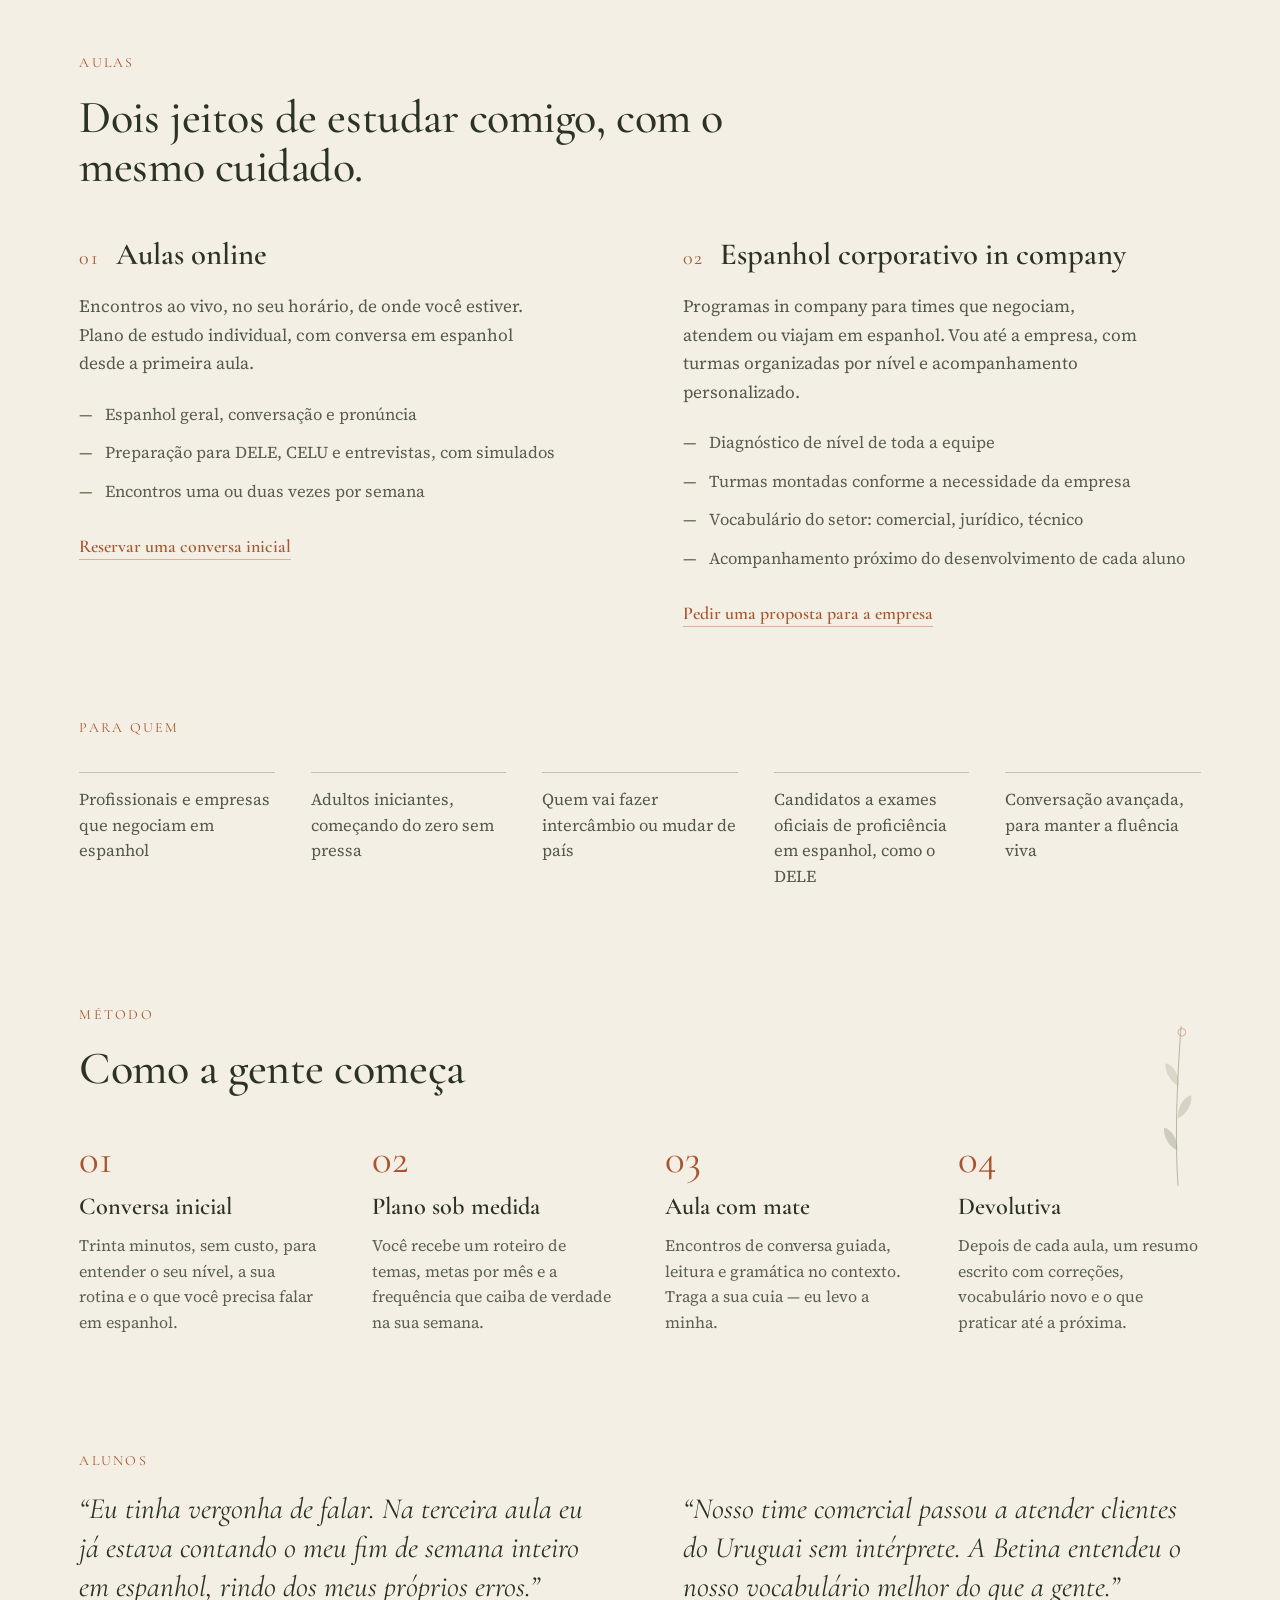
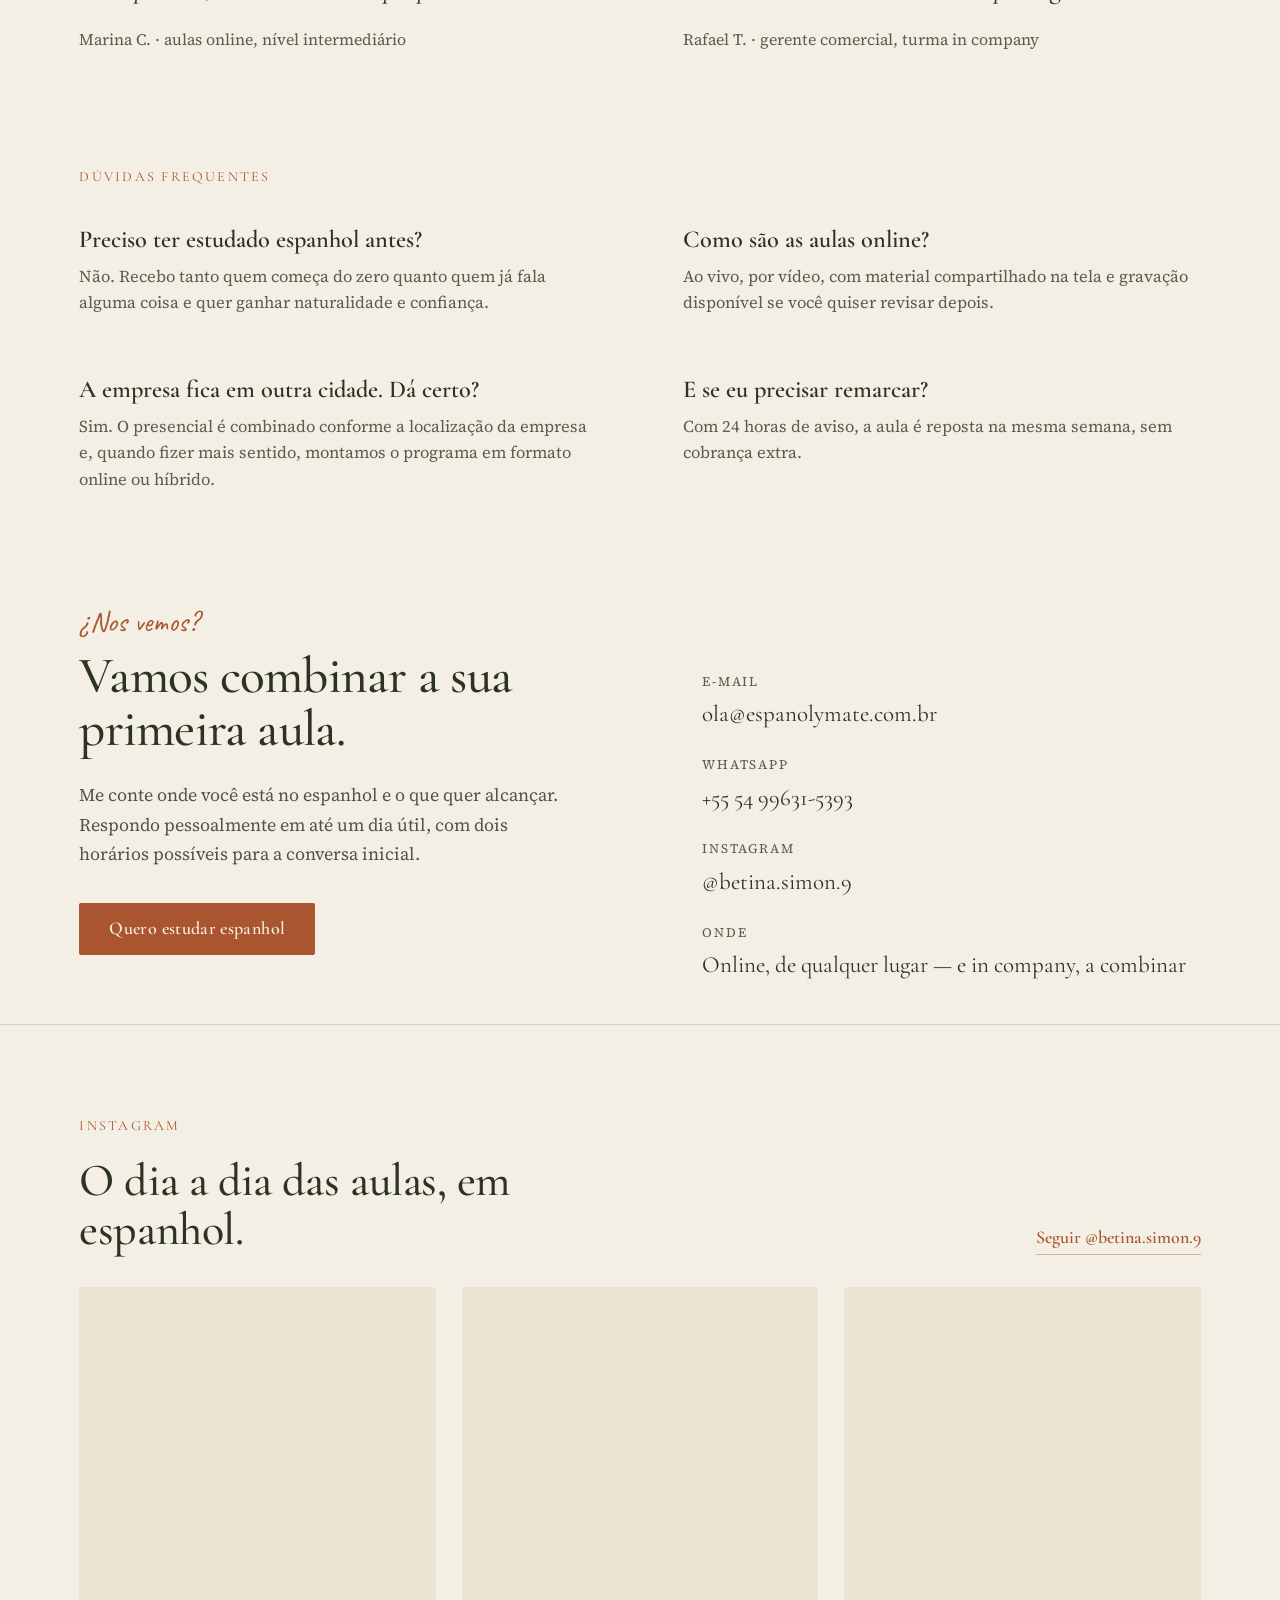
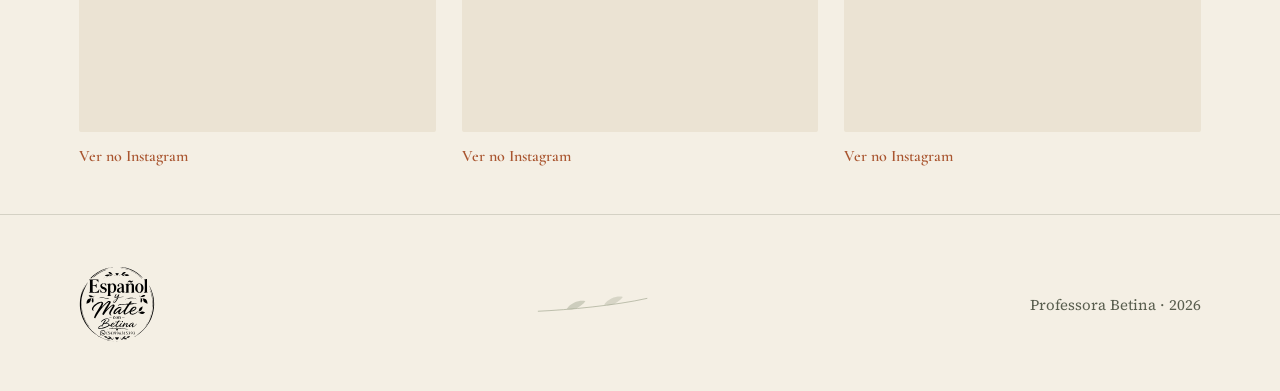
==== commit f0b929c1: "Update text from 'ronda' to 'clase'" ====
--- a/index.html
+++ b/index.html
@@ -115,7 +115,7 @@
       <p class="body-lg">Sou a Betina, professora de espanhol. Dou aula para quem quer viajar, morar fora, negociar com clientes de outros países ou simplesmente voltar a estudar algo por prazer.</p>
       <p class="body-lg">Comecei a chamar o meu trabalho de <em lang="es">Español y Mate</em> porque as minhas melhores aulas sempre aconteceram assim: cuia na mesa, erro corrigido sem susto e assunto de verdade. Aprender um idioma é um encontro humano — a gramática vem no meio da conversa, no tempo de cada aluno.</p>
       <p class="body-lg">Atendo alunos online, de onde eles estiverem, e equipes de empresas no formato in company, com material próprio e devolutiva escrita depois de cada encontro.</p>
-      <p class="script script-sobre">Te espero na próxima ronda.</p>
+      <p class="script script-sobre">Te espero na próxima clase.</p>
     </div>
   </section>
 
